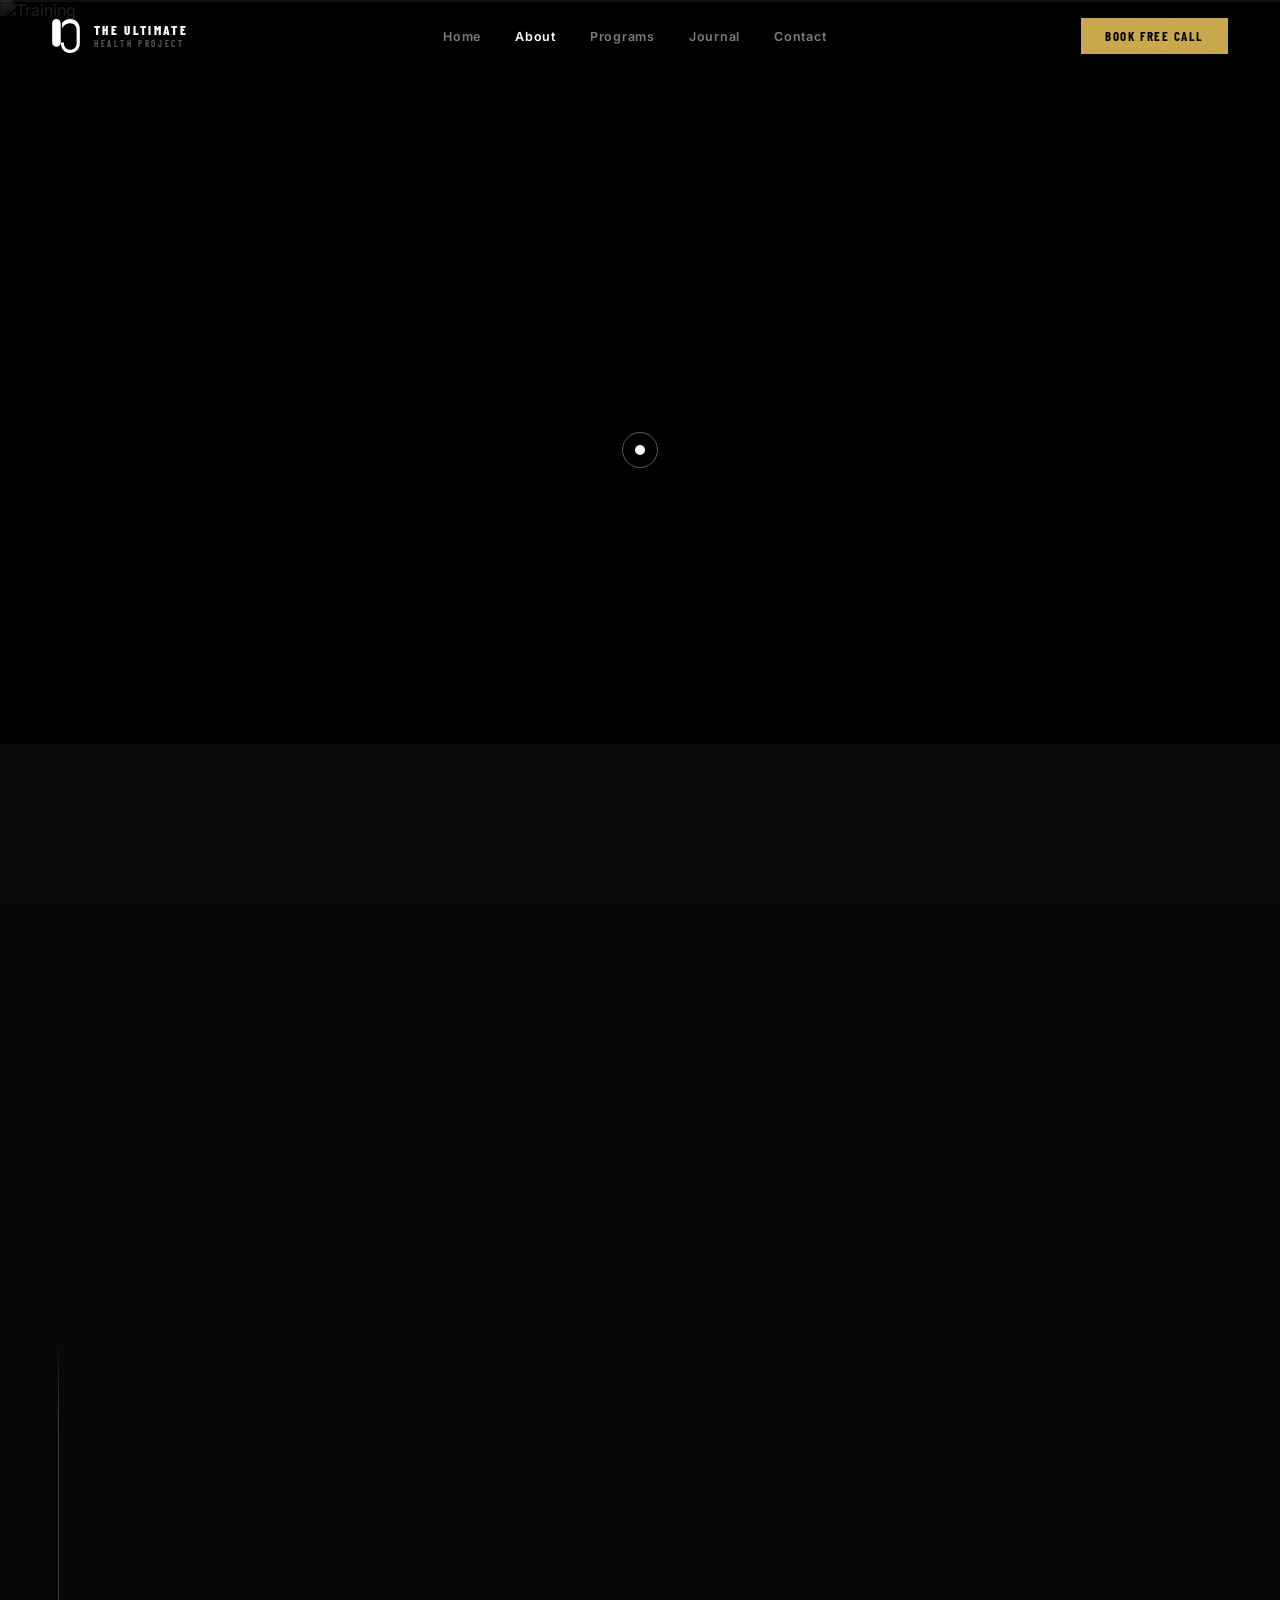
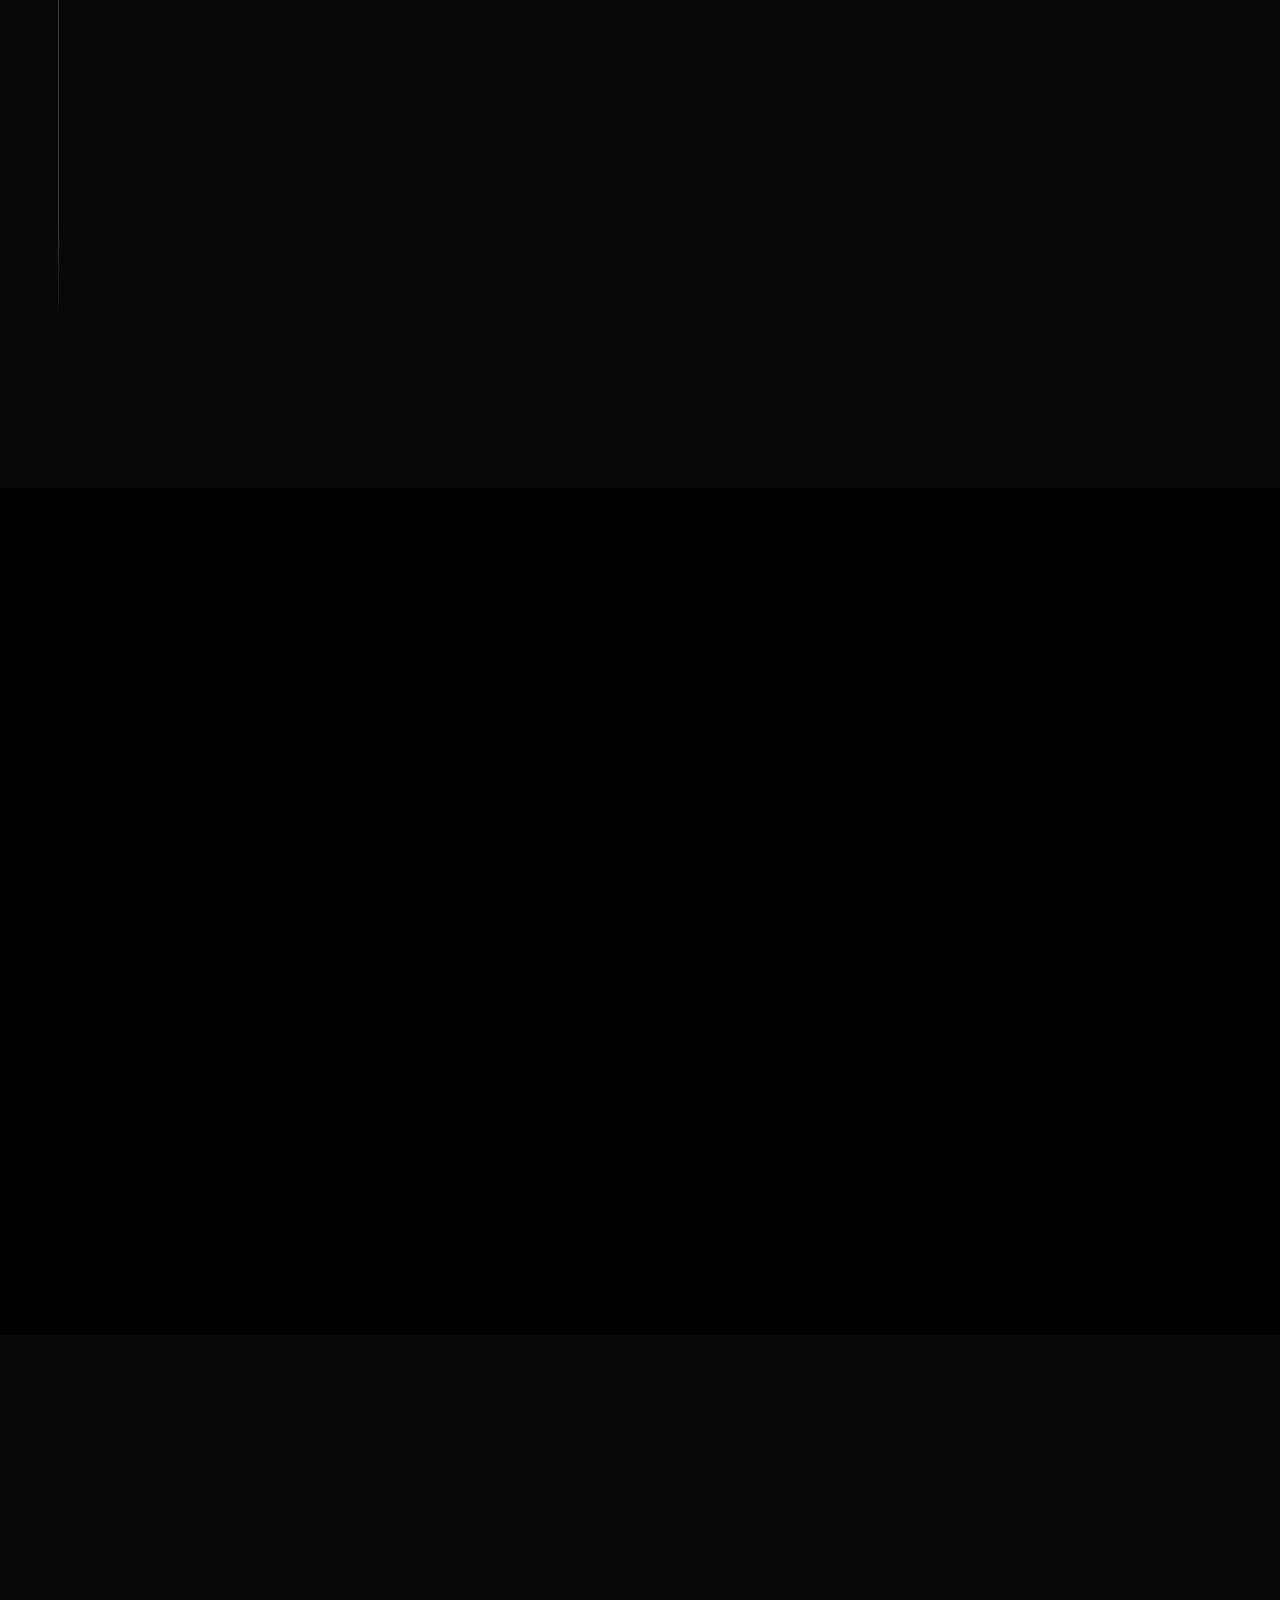
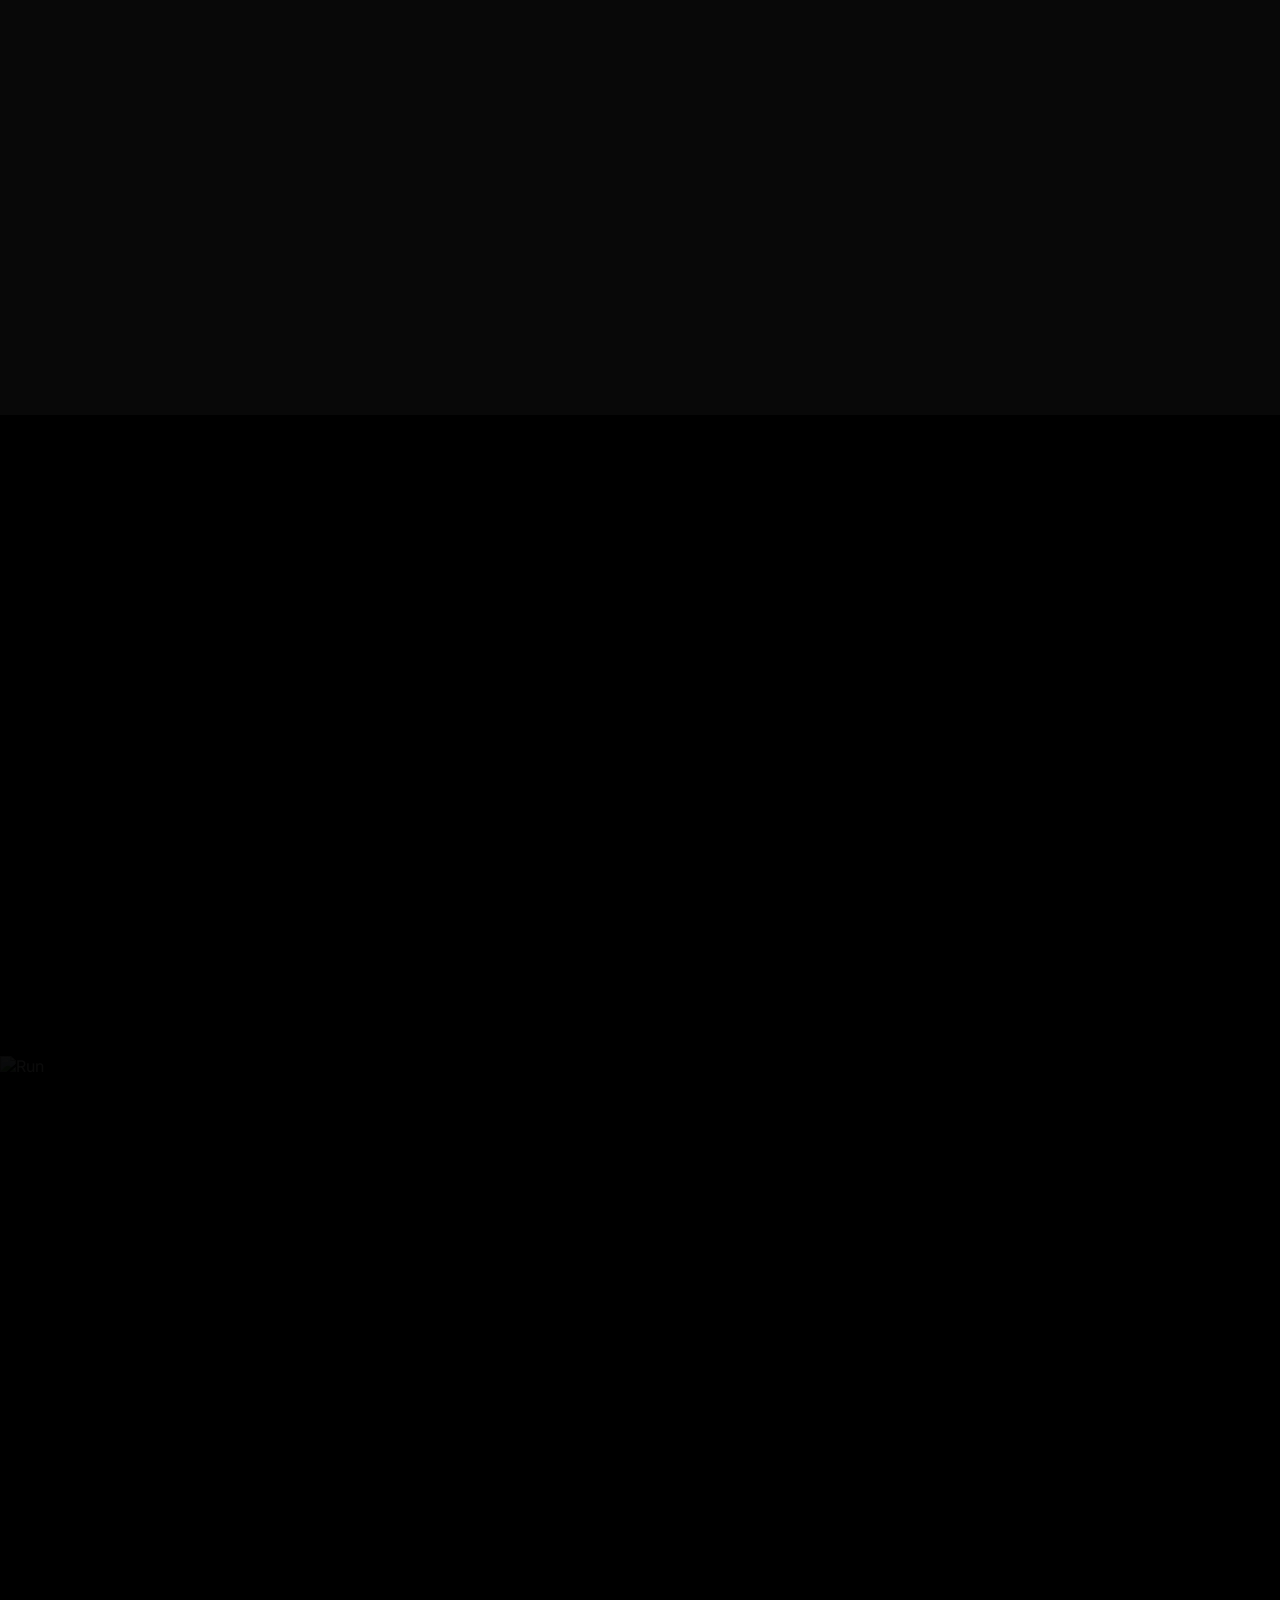
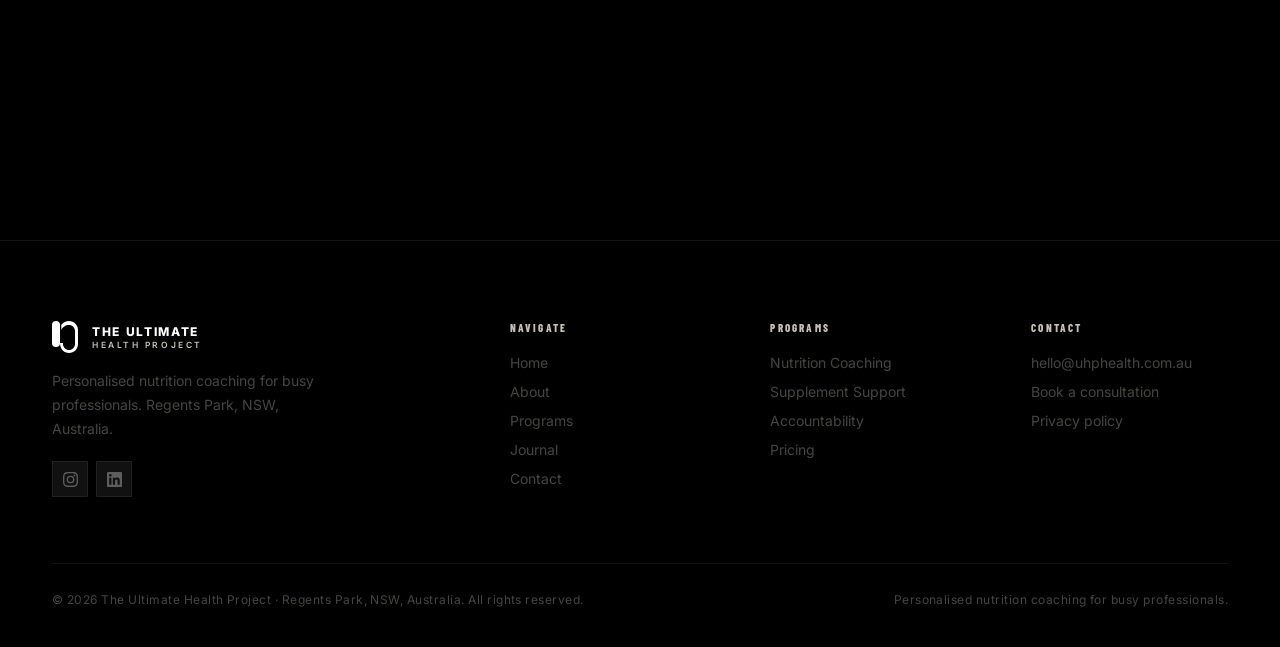
==== about.html @ cc2b814e "Add files via upload" ====
<!DOCTYPE html>
<html lang="en-AU">
<head>
<meta charset="UTF-8">
<meta name="viewport" content="width=device-width,initial-scale=1.0">
<meta name="theme-color" content="#000000">
<title>About — The Ultimate Health Project</title>
<meta name="description" content="Built for people who give everything. Meet the team behind The Ultimate Health Project — personalised nutrition coaching in Regents Park, NSW.">
<link rel="preconnect" href="https://fonts.googleapis.com">
<link rel="preconnect" href="https://fonts.gstatic.com" crossorigin>
<link href="https://fonts.googleapis.com/css2?family=Barlow+Condensed:ital,wght@0,400;0,600;0,700;0,800;0,900;1,400;1,700;1,900&family=Inter:wght@300;400;500;600&display=swap" rel="stylesheet">
<style>
:root{--black:#000;--charcoal:#2E2E2D;--gray:#5D5D5D;--gray-lt:#EDEDED;--white:#FFF;--beige:#C4C0B7;--slate:#5D6A78;--bg:#000;--bg2:#080808;--surface:#111;--surface2:#181818;--text:#F0F0EE;--muted:#777770;--dim:#444440;--border:rgba(255,255,255,.07);--border2:rgba(255,255,255,.14);--font:'Barlow Condensed','Arial Narrow',sans-serif;--body:'Inter',system-ui,sans-serif;--gold:#C9A84C;--ease:cubic-bezier(.25,.46,.45,.94);--ease-out:cubic-bezier(.16,1,.3,1)}
*,*::before,*::after{box-sizing:border-box;margin:0;padding:0}html{-webkit-font-smoothing:antialiased}
body{font-family:var(--body);background:var(--bg);color:var(--text);overflow-x:hidden;cursor:none}h1,h2,h3,h4,h5,h6{font-family:var(--font)}::selection{background:rgba(201,168,76,.28);color:#fff}a{color:inherit;text-decoration:none}img{display:block;max-width:100%}button{font:inherit;cursor:none;border:none;background:none;color:inherit}
.grain{position:fixed;inset:0;pointer-events:none;z-index:9990;opacity:.03;background-image:url("data:image/svg+xml;utf8,<svg xmlns='http://www.w3.org/2000/svg' width='200' height='200'><filter id='n'><feTurbulence type='fractalNoise' baseFrequency='.9' numOctaves='4' stitchTiles='stitch'/></filter><rect width='100%' height='100%' filter='url(%23n)' opacity='1'/></svg>");mix-blend-mode:overlay}
.cur{position:fixed;width:10px;height:10px;background:var(--white);border-radius:50%;pointer-events:none;z-index:10000;transform:translate(-50%,-50%);mix-blend-mode:difference}
.cur-f{position:fixed;width:36px;height:36px;border:1px solid rgba(255,255,255,.35);border-radius:50%;pointer-events:none;z-index:9999;transform:translate(-50%,-50%);transition:width .4s var(--ease-out),height .4s var(--ease-out)}
.sprog{position:fixed;top:0;left:0;right:0;height:2px;z-index:200;background:rgba(255,255,255,.06)}.sprog-bar{height:100%;background:#C9A84C;width:0;transition:width .08s linear}
.nav{position:fixed;top:0;left:0;right:0;z-index:100;height:72px;transition:background .4s,border-color .4s}.nav.scrolled{background:rgba(0,0,0,.93);backdrop-filter:blur(24px);border-bottom:1px solid var(--border)}
.nav-in{height:100%;max-width:1400px;margin:0 auto;padding:0 52px;display:flex;align-items:center;justify-content:space-between;gap:24px}@media(max-width:768px){.nav-in{padding:0 24px}}
.nav-logo{display:flex;align-items:center;gap:14px;cursor:none}.logo-mark{width:28px;height:34px;color:var(--white);transition:transform .35s var(--ease-out)}.nav-logo:hover .logo-mark{transform:scale(1.06)}
.logo-wm{line-height:1.1}.logo-wm-main{display:block;font-family:var(--font);font-size:13px;font-weight:800;letter-spacing:.18em;text-transform:uppercase;color:var(--white)}.logo-wm-sub{display:block;font-family:var(--font);font-size:9px;font-weight:600;letter-spacing:.3em;text-transform:uppercase;color:rgba(196,192,183,.5);margin-top:2px}
.nl{display:flex;align-items:center;gap:2px}.nl a{padding:8px 16px;font-size:12.5px;font-weight:600;letter-spacing:.06em;color:rgba(255,255,255,.48);transition:color .25s;cursor:none}.nl a:hover,.nl a.active{color:var(--white)}
.nav-cta{padding:10px 24px;background:#C9A84C;color:#000;font-family:var(--font);font-size:13px;font-weight:700;letter-spacing:.12em;text-transform:uppercase;transition:all .3s;cursor:none;white-space:nowrap}.nav-cta:hover{background:#b8962e;transform:translateY(-1px)}
@media(max-width:900px){.nl{display:none}}.hbg{display:none;flex-direction:column;gap:5px;padding:8px;cursor:none}.hbg span{display:block;width:22px;height:1.5px;background:var(--white);border-radius:2px}@media(max-width:768px){.hbg{display:flex}}
.mm{position:fixed;inset:0;z-index:98;background:rgba(0,0,0,.97);display:flex;flex-direction:column;align-items:center;justify-content:center;gap:6px;opacity:0;visibility:hidden;transition:all .4s var(--ease)}.mm.open{opacity:1;visibility:visible}.mm a{font-family:var(--font);font-size:52px;font-weight:900;text-transform:uppercase;letter-spacing:.04em;color:rgba(255,255,255,.32);transition:color .3s,letter-spacing .3s;line-height:1.2;cursor:none}.mm a:hover{color:var(--white)}.mm-x{position:absolute;top:24px;right:28px;font-size:28px;color:rgba(255,255,255,.3);cursor:none}
.wrap{max-width:1400px;margin:0 auto;padding:0 52px}@media(max-width:768px){.wrap{padding:0 24px}}
.sec{padding:120px 0}@media(max-width:768px){.sec{padding:72px 0}}
.lbl{display:inline-flex;align-items:center;gap:12px;font-size:11px;font-weight:700;letter-spacing:.22em;text-transform:uppercase;color:var(--beige);margin-bottom:24px}.lbl::before{content:'';width:28px;height:1px;background:var(--beige);flex-shrink:0}
.btn-w{display:inline-flex;align-items:center;gap:8px;padding:15px 32px;background:var(--white);color:var(--black);font-family:var(--font);font-size:12.5px;font-weight:700;letter-spacing:.08em;text-transform:uppercase;border-radius:1px;border:1px solid var(--white);transition:all .35s var(--ease);cursor:none}.btn-w:hover{background:var(--beige);border-color:var(--beige);transform:translateY(-2px)}
.btn-g{display:inline-flex;align-items:center;gap:8px;padding:15px 32px;background:transparent;color:var(--white);font-family:var(--font);font-size:12.5px;font-weight:700;letter-spacing:.08em;text-transform:uppercase;border:1px solid rgba(255,255,255,.22);border-radius:1px;transition:all .35s var(--ease);cursor:none}.btn-g:hover{border-color:rgba(255,255,255,.55);background:rgba(255,255,255,.04)}
.btn-b{display:inline-flex;align-items:center;gap:8px;padding:15px 32px;background:transparent;color:var(--beige);font-family:var(--font);font-size:12.5px;font-weight:700;letter-spacing:.08em;text-transform:uppercase;border:1px solid var(--beige);border-radius:1px;transition:all .35s var(--ease);cursor:none}.btn-b:hover{background:var(--beige);color:var(--black)}
.rv{opacity:0;transform:translateY(36px);transition:opacity .9s var(--ease-out),transform .9s var(--ease-out)}.rv.in{opacity:1;transform:none}
.rv-l{opacity:0;transform:translateX(-36px);transition:opacity .9s var(--ease-out),transform .9s var(--ease-out)}.rv-l.in{opacity:1;transform:none}
.rv-r{opacity:0;transform:translateX(36px);transition:opacity .9s var(--ease-out),transform .9s var(--ease-out)}.rv-r.in{opacity:1;transform:none}
[data-d="1"]{transition-delay:.1s}[data-d="2"]{transition-delay:.2s}[data-d="3"]{transition-delay:.3s}[data-d="4"]{transition-delay:.4s}
.cta-sec{position:relative;overflow:hidden;min-height:52vh;display:flex;align-items:center}.cta-bg{position:absolute;inset:0}.cta-bg img{width:100%;height:100%;object-fit:cover;filter:brightness(.24)}.cta-ov{position:absolute;inset:0;background:linear-gradient(135deg,rgba(0,0,0,.82),rgba(0,0,0,.48))}
.cta-c{position:relative;z-index:2;text-align:center;max-width:720px;margin:0 auto}
.cta-c h2{font-size:clamp(48px,7.5vw,96px);font-weight:900;text-transform:uppercase;color:var(--white);line-height:.88;letter-spacing:-.025em;margin-bottom:24px}.cta-c h2 em{-webkit-text-stroke:1.5px #C9A84C;color:transparent;font-style:italic;font-size:.7em;display:block;margin-top:8px;letter-spacing:0;text-transform:none;font-weight:800}
.cta-c p{font-size:16px;color:rgba(255,255,255,.52);max-width:480px;margin:0 auto 40px;line-height:1.7}.cta-note{margin-top:20px;font-size:11px;color:rgba(255,255,255,.24);letter-spacing:.1em;text-transform:uppercase}
footer{background:var(--black);border-top:1px solid var(--border);padding:80px 0 40px}.ft-g{display:grid;grid-template-columns:2fr 1fr 1fr 1fr;gap:64px;margin-bottom:64px}.ft-p{font-size:14px;color:var(--dim);line-height:1.72;max-width:280px;margin-top:16px}.ft-col h6{font-size:11px;font-weight:800;letter-spacing:.2em;text-transform:uppercase;color:var(--beige);margin-bottom:20px}.ft-col a{display:block;font-size:14px;color:var(--dim);margin-bottom:12px;transition:color .25s;cursor:none}.ft-col a:hover{color:var(--white)}.ft-bot{border-top:1px solid var(--border);padding-top:28px;display:flex;align-items:center;justify-content:space-between;gap:20px;flex-wrap:wrap}.ft-bot p{font-size:12px;color:var(--dim);letter-spacing:.04em}.ft-socs{display:flex;gap:8px;margin-top:20px}.fts{width:36px;height:36px;border-radius:1px;background:var(--surface);border:1px solid var(--border);display:flex;align-items:center;justify-content:center;transition:all .3s;cursor:none}.fts:hover{background:var(--surface2);border-color:var(--border2);transform:translateY(-2px)}.fts svg{width:15px;height:15px;fill:var(--gray)}
@media(max-width:900px){.ft-g{grid-template-columns:1fr 1fr;gap:40px}.ft-bc{grid-column:1/-1}}@media(max-width:600px){.ft-g{grid-template-columns:1fr}.ft-bot{flex-direction:column;text-align:center}}

/* ABOUT PAGE */
.about-hero{position:relative;min-height:80vh;padding:152px 0 100px;overflow:hidden}@media(max-width:1024px){.about-hero{padding:136px 0 80px}}@media(max-width:768px){.about-hero{padding:112px 0 64px}}
.ahbg{position:absolute;inset:0}.ahbg img{width:100%;height:100%;object-fit:cover;object-position:center 38%;filter:brightness(.35)}.ahov{position:absolute;inset:0;background:linear-gradient(to bottom,rgba(0,0,0,.2) 0%,rgba(0,0,0,.65) 65%,rgba(0,0,0,.97) 100%)}.ahov2{position:absolute;inset:0;background:linear-gradient(to right,rgba(0,0,0,.6) 0%,transparent 60%)}
.story-g{display:grid;grid-template-columns:1fr 1fr;gap:80px;align-items:start}
.sticky-side{position:sticky;top:120px}
.portrait{border-radius:1px;overflow:hidden;position:relative}.portrait img{width:100%;height:580px;object-fit:cover;object-position:center top;filter:brightness(.76);transition:transform .9s var(--ease-out)}.portrait:hover img{transform:scale(1.03)}
.portrait-foot{position:absolute;bottom:0;left:0;right:0;padding:24px;background:linear-gradient(to top,rgba(0,0,0,.95),transparent)}
.portrait-tag{display:flex;align-items:center;gap:10px;font-size:11px;font-weight:700;letter-spacing:.18em;text-transform:uppercase;color:var(--beige)}
.ptag-dot{width:8px;height:8px;border-radius:50%;background:var(--beige);animation:pdot 2s infinite}
@keyframes pdot{0%,100%{opacity:1;transform:scale(1)}50%{opacity:.4;transform:scale(1.4)}}
.port-stats{display:grid;grid-template-columns:1fr 1fr;gap:1px;background:var(--border);margin-top:2px}
.ps-c{background:var(--surface);padding:20px;text-align:center}
.ps-n{font-size:26px;font-weight:900;color:var(--beige);letter-spacing:-.02em;line-height:1}
.ps-l{font-size:10px;color:var(--muted);letter-spacing:.12em;text-transform:uppercase;margin-top:5px}
.timeline{padding-left:40px;position:relative;margin-top:52px}
.timeline::before{content:'';position:absolute;left:6px;top:8px;bottom:8px;width:1px;background:linear-gradient(180deg,transparent,rgba(196,192,183,.3) 15%,rgba(196,192,183,.3) 85%,transparent)}
.tl-item{position:relative;margin-bottom:44px}
.tl-dot{position:absolute;left:-40px;top:5px;width:14px;height:14px;border-radius:50%;background:var(--bg);border:2px solid var(--border2);transition:all .4s}
.tl-item.act .tl-dot{border-color:var(--beige);background:rgba(196,192,183,.2);box-shadow:0 0 14px rgba(196,192,183,.3)}
.tl-year{font-size:11px;letter-spacing:.2em;text-transform:uppercase;color:var(--beige);font-weight:700;margin-bottom:8px}
.tl-title{font-size:21px;font-weight:800;text-transform:uppercase;color:var(--white);margin-bottom:8px;letter-spacing:.02em}
.tl-text{font-size:14px;color:var(--gray);line-height:1.72}
.vals-g{display:grid;grid-template-columns:1fr 1fr;gap:16px;margin-top:56px}
.val-c{padding:28px 24px;background:var(--surface);border:1px solid var(--border);border-radius:1px;transition:all .4s var(--ease)}
.val-c:hover{background:var(--surface2);border-color:var(--border2);transform:translateY(-3px)}
.val-icon{font-size:24px;margin-bottom:14px}.val-ttl{font-size:16px;font-weight:800;text-transform:uppercase;color:var(--white);letter-spacing:.04em;margin-bottom:8px}.val-txt{font-size:13.5px;color:var(--gray);line-height:1.65}
@media(max-width:900px){.story-g{grid-template-columns:1fr}.sticky-side{position:relative;top:0;max-width:420px;margin:0 auto 48px}.portrait img{height:400px}.vals-g{grid-template-columns:1fr}}
</style>
</head>
<body>
<div class="grain"></div>
<div class="cur" id="cur"></div>
<div class="cur-f" id="curf"></div>
<div class="sprog"><div class="sprog-bar" id="spb"></div></div>

<header class="nav" id="nav">
  <div class="nav-in">
    <a href="index.html" class="nav-logo">
      <svg class="logo-mark" viewBox="0 0 52 64" fill="none"><rect x="0" y="0" width="16" height="52" rx="8" fill="currentColor"/><path d="M16 44C16 56.1 23.9 64 34 64C44.1 64 52 56.1 52 46V18C52 8 44 0 34 0C28 0 22.4 2.8 18.6 7.4V18C20.8 12.2 27.2 8 34 8C40.6 8 46 13.4 46 20V46C46 52.6 40.6 58 34 58C27.4 58 22 52.6 22 46V44H16Z" fill="currentColor"/></svg>
      <div class="logo-wm"><span class="logo-wm-main">The Ultimate</span><span class="logo-wm-sub">Health Project</span></div>
    </a>
    <nav class="nl"><a href="index.html">Home</a><a href="about.html" class="active">About</a><a href="services.html">Programs</a><a href="blog.html">Journal</a><a href="contact.html">Contact</a></nav>
    <a href="contact.html" class="nav-cta">Book Free Call</a>
    <button class="hbg" id="hbg" aria-label="Open menu"><span></span><span></span><span></span></button>
  </div>
</header>
<div class="mm" id="mm"><span class="mm-x" id="mmx">✕</span><a href="index.html">Home</a><a href="about.html">About</a><a href="services.html">Programs</a><a href="blog.html">Journal</a><a href="contact.html">Contact</a><a href="contact.html" class="btn-w" style="margin-top:28px;font-size:16px">Book Free Consultation →</a></div>

<!-- HERO -->
<section class="about-hero">
  <div class="ahbg"><img src="https://images.unsplash.com/photo-1583454110551-21f2fa2afe61?auto=format&fit=crop&w=1920&q=80" alt="Training" fetchpriority="high"><div class="ahov"></div><div class="ahov2"></div></div>
  <div class="wrap" style="position:relative;z-index:2">
    <div class="rv">
      <div class="lbl" style="margin-bottom:20px">Our story</div>
      <h1 style="font-size:clamp(60px,10vw,132px);font-weight:900;text-transform:uppercase;color:var(--white);line-height:.88;letter-spacing:-.025em;max-width:860px">BUILT FOR<br>PEOPLE WHO<br>GIVE <span style="-webkit-text-stroke:2px rgba(255,255,255,.35);color:transparent">EVERYTHING.</span><br><span style="font-style:italic;color:var(--beige);font-weight:800;font-size:.62em;line-height:1.25;display:block;text-transform:none;margin-top:12px">And deserve to feel that way.</span></h1>
    </div>
  </div>
</section>

<!-- STORY + PORTRAIT -->
<section class="sec" style="background:var(--bg2)">
  <div class="wrap">
    <div class="story-g">
      <div>
        <div class="rv">
          <div class="lbl">Why we exist</div>
          <h2 style="font-size:clamp(36px,4.8vw,62px);font-weight:900;text-transform:uppercase;color:var(--white);line-height:.92;letter-spacing:-.02em;margin-bottom:20px">BUSY PROFESSIONALS<br>DESERVE<br><span style="font-style:italic;color:var(--beige);font-weight:800">better support.</span></h2>
          <p style="font-size:16px;color:var(--gray);line-height:1.72;margin-bottom:14px">Most health programs are designed for people with stable routines, low stress, and two hours free each day. Busy professionals have none of that — and every program they try fails them because of it.</p>
          <p style="font-size:16px;color:var(--gray);line-height:1.72">UHP was built on a different premise: if you design the system around actual life constraints, health becomes simple instead of another thing to fail at.</p>
        </div>
        <div class="timeline">
          <div class="tl-item act rv" data-d="1">
            <div class="tl-dot"></div>
            <div class="tl-year">The breaking point</div>
            <div class="tl-title">Two jobs. No energy. No plan.</div>
            <div class="tl-text">Working long hours, gaining weight, running on caffeine. Every health solution added complexity rather than removing it.</div>
          </div>
          <div class="tl-item act rv" data-d="2">
            <div class="tl-dot"></div>
            <div class="tl-year">The research phase</div>
            <div class="tl-title">Building the system from scratch</div>
            <div class="tl-text">Two years studying with dietitians, doctors, and performance specialists. Goal: a framework that worked with a demanding lifestyle instead of against it.</div>
          </div>
          <div class="tl-item act rv" data-d="3">
            <div class="tl-dot"></div>
            <div class="tl-year">The proof</div>
            <div class="tl-title">First clients. Real results.</div>
            <div class="tl-text">Other professionals started asking what changed. Coaching began with a small group. Consistent, significant results within 12 weeks — every time.</div>
          </div>
          <div class="tl-item act rv" data-d="4">
            <div class="tl-dot"></div>
            <div class="tl-year">Today</div>
            <div class="tl-title">Ultimate Health Project, Regents Park NSW</div>
            <div class="tl-text">A dedicated coaching practice helping busy professionals regain energy, reach sustainable health goals, and build habits that actually last.</div>
          </div>
        </div>
      </div>
      <div class="sticky-side rv-r">
        <div class="portrait">
          <img src="https://images.unsplash.com/photo-1507003211169-0a1dd7228f2d?auto=format&fit=crop&w=800&q=80" alt="UHP Coach" loading="lazy">
          <div class="portrait-foot"><div class="portrait-tag"><div class="ptag-dot"></div>UHP · Regents Park, NSW</div></div>
        </div>
        <div class="port-stats">
          <div class="ps-c"><div class="ps-n">100%</div><div class="ps-l">Personalised</div></div>
          <div class="ps-c"><div class="ps-n">NSW</div><div class="ps-l">Based locally</div></div>
          <div class="ps-c"><div class="ps-n">Wk 1</div><div class="ps-l">Results begin</div></div>
          <div class="ps-c"><div class="ps-n">94%</div><div class="ps-l">Better energy</div></div>
        </div>
      </div>
    </div>
  </div>
</section>

<!-- VALUES -->
<section class="sec" style="background:var(--black)">
  <div class="wrap">
    <div class="rv" style="text-align:center;max-width:560px;margin:0 auto 52px">
      <div class="lbl" style="justify-content:center">Our values</div>
      <h2 style="font-size:clamp(44px,6vw,80px);font-weight:900;text-transform:uppercase;color:var(--white);line-height:.92;letter-spacing:-.02em">WHAT WE<br><span style="font-style:italic;color:var(--beige);font-weight:800">stand for.</span></h2>
    </div>
    <div class="vals-g">
      <div class="val-c rv" data-d="1"><div class="val-icon">🎯</div><div class="val-ttl">Simple systems, real results</div><div class="val-txt">The best health system is the one you can actually maintain. We cut everything that doesn't serve your results.</div></div>
      <div class="val-c rv" data-d="2"><div class="val-icon">⚡</div><div class="val-ttl">Designed around your life</div><div class="val-txt">Whether you travel constantly, eat out daily, or barely have 20 minutes — we build around your actual reality.</div></div>
      <div class="val-c rv" data-d="3"><div class="val-icon">🔬</div><div class="val-ttl">Science-backed, practically applied</div><div class="val-txt">No trends, no gimmicks. Every recommendation is grounded in evidence and tested with real clients in real situations.</div></div>
      <div class="val-c rv" data-d="4"><div class="val-icon">🤝</div><div class="val-ttl">Accountability is the missing ingredient</div><div class="val-txt">Most people know what to do. Having someone hold them to it is the part that actually changes things.</div></div>
    </div>
  </div>
</section>

<!-- PHILOSOPHY -->
<section class="sec" style="background:var(--bg2)">
  <div class="wrap"><div style="max-width:800px;margin:0 auto" class="rv">
    <div class="lbl" style="justify-content:center;margin-bottom:28px">Our philosophy</div>
    <h2 style="font-size:clamp(44px,6vw,80px);font-weight:900;text-transform:uppercase;color:var(--white);line-height:.92;letter-spacing:-.02em;text-align:center;margin-bottom:52px">HEALTH SYSTEMS,<br><span style="font-style:italic;color:var(--beige);font-weight:800">not health goals.</span></h2>
    <blockquote style="font-size:clamp(18px,2.2vw,28px);font-style:italic;font-weight:800;color:var(--white);line-height:1.45;padding-left:24px;border-left:3px solid var(--beige)">"Goals are what you wish for. Systems are what you build. Every successful professional knows this about their business — but forgets it when it comes to their health. That's exactly what we fix."</blockquote>
    <p style="margin-top:20px;font-size:11px;color:var(--muted);letter-spacing:.18em;text-transform:uppercase;font-weight:700;padding-left:24px">— The Ultimate Health Project</p>
  </div></div>
</section>

<!-- APPROACH -->
<section style="background:var(--black)">
  <div style="display:grid;grid-template-columns:1fr 1fr;gap:0">
    <div style="position:relative;min-height:600px;overflow:hidden" class="rv-l">
      <img src="https://images.unsplash.com/photo-1581009137042-c552e485697a?auto=format&fit=crop&w=900&q=80" alt="Coaching" loading="lazy" style="width:100%;height:100%;object-fit:cover;filter:brightness(.62)">
    </div>
    <div style="padding:80px;background:var(--surface);display:flex;flex-direction:column;justify-content:center" class="rv-r">
      <div class="lbl" style="margin-bottom:20px">The approach</div>
      <h2 style="font-size:clamp(36px,4.5vw,58px);font-weight:900;text-transform:uppercase;color:var(--white);line-height:.92;letter-spacing:-.02em;margin-bottom:28px">PERSONALISED<br>FOR YOUR LIFE.<br><span style="font-style:italic;color:var(--beige);font-weight:800">Built to last.</span></h2>
      <p style="font-size:15px;color:var(--gray);line-height:1.78;margin-bottom:16px">Every program is built specifically for your schedule, goals, food preferences, and lifestyle. No templates, no cookie-cutter plans, no generic advice.</p>
      <p style="font-size:15px;color:var(--gray);line-height:1.78;margin-bottom:36px">A complete health system that adapts as your life changes — and a coaching relationship that holds you accountable until the habits stick.</p>
      <div style="display:flex;gap:12px;flex-wrap:wrap"><a href="contact.html" class="btn-w">Book Free Consultation →</a><a href="services.html" class="btn-b">View Programs</a></div>
    </div>
  </div>
</section>

<!-- CTA -->
<section class="cta-sec sec">
  <div class="cta-bg"><img src="https://images.unsplash.com/photo-1476480862126-209bfaa8edc8?auto=format&fit=crop&w=1920&q=80" alt="Run" loading="lazy"><div class="cta-ov"></div></div>
  <div class="wrap"><div class="cta-c rv">
    <div class="lbl" style="justify-content:center">Work with us</div>
    <h2>READY TO BUILD<br>YOUR HEALTH<br><em>SYSTEM?</em></h2>
    <p>Book a free 30-minute consultation. We'll identify what's holding you back and map out exactly what your system looks like.</p>
    <div style="display:flex;gap:12px;justify-content:center;flex-wrap:wrap"><a href="contact.html" class="btn-w">Book Free Consultation →</a><a href="services.html" class="btn-g">View Programs</a></div>
    <p class="cta-note">No obligation · Regents Park, NSW · Available via Zoom or phone</p>
  </div></div>
</section>

<footer><div class="wrap">
  <div class="ft-g">
    <div class="ft-bc"><div style="display:flex;align-items:center;gap:14px"><svg width="26" height="32" viewBox="0 0 52 64" fill="none"><rect x="0" y="0" width="16" height="52" rx="8" fill="white"/><path d="M16 44C16 56.1 23.9 64 34 64C44.1 64 52 56.1 52 46V18C52 8 44 0 34 0C28 0 22.4 2.8 18.6 7.4V18C20.8 12.2 27.2 8 34 8C40.6 8 46 13.4 46 20V46C46 52.6 40.6 58 34 58C27.4 58 22 52.6 22 46V44H16Z" fill="white"/></svg><div><div style="font-size:12px;font-weight:800;letter-spacing:.14em;text-transform:uppercase;color:var(--white)">The Ultimate</div><div style="font-size:8.5px;font-weight:600;letter-spacing:.3em;text-transform:uppercase;color:var(--beige);margin-top:1px">Health Project</div></div></div><p class="ft-p" style="margin-top:16px">Personalised nutrition coaching for busy professionals. Regents Park, NSW, Australia.</p><div class="ft-socs"><a class="fts" href="#" aria-label="Instagram"><svg viewBox="0 0 24 24"><path d="M12 2.163c3.204 0 3.584.012 4.85.07 3.252.148 4.771 1.691 4.919 4.919.058 1.265.069 1.645.069 4.849 0 3.205-.012 3.584-.069 4.849-.149 3.225-1.664 4.771-4.919 4.919-1.266.058-1.644.07-4.85.07-3.204 0-3.584-.012-4.849-.07-3.26-.149-4.771-1.699-4.919-4.92-.058-1.265-.07-1.644-.07-4.849 0-3.204.013-3.583.07-4.849.149-3.227 1.664-4.771 4.919-4.919 1.266-.057 1.645-.069 4.849-.069zM12 0C8.741 0 8.333.014 7.053.072 2.695.272.273 2.69.073 7.052.014 8.333 0 8.741 0 12c0 3.259.014 3.668.072 4.948.2 4.358 2.618 6.78 6.98 6.98C8.333 23.986 8.741 24 12 24c3.259 0 3.668-.014 4.948-.072 4.354-.2 6.782-2.618 6.979-6.98.059-1.28.073-1.689.073-4.948 0-3.259-.014-3.667-.072-4.947-.196-4.354-2.617-6.78-6.979-6.98C15.668.014 15.259 0 12 0zm0 5.838a6.162 6.162 0 100 12.324 6.162 6.162 0 000-12.324zM12 16a4 4 0 110-8 4 4 0 010 8zm6.406-11.845a1.44 1.44 0 100 2.881 1.44 1.44 0 000-2.881z"/></svg></a><a class="fts" href="#" aria-label="LinkedIn"><svg viewBox="0 0 24 24"><path d="M20.447 20.452h-3.554v-5.569c0-1.328-.027-3.037-1.852-3.037-1.853 0-2.136 1.445-2.136 2.939v5.667H9.351V9h3.414v1.561h.046c.477-.9 1.637-1.85 3.37-1.85 3.601 0 4.267 2.37 4.267 5.455v6.286zM5.337 7.433a2.062 2.062 0 01-2.063-2.065 2.064 2.064 0 112.063 2.065zm1.782 13.019H3.555V9h3.564v11.452zM22.225 0H1.771C.792 0 0 .774 0 1.729v20.542C0 23.227.792 24 1.771 24h20.451C23.2 24 24 23.227 24 22.271V1.729C24 .774 23.2 0 22.222 0h.003z"/></svg></a></div></div>
    <div class="ft-col"><h6>Navigate</h6><a href="index.html">Home</a><a href="about.html">About</a><a href="services.html">Programs</a><a href="blog.html">Journal</a><a href="contact.html">Contact</a></div>
    <div class="ft-col"><h6>Programs</h6><a href="services.html#nutrition">Nutrition Coaching</a><a href="services.html#supplements">Supplement Support</a><a href="services.html#accountability">Accountability</a><a href="services.html#pricing">Pricing</a></div>
    <div class="ft-col"><h6>Contact</h6><a href="mailto:hello@uhphealth.com.au">hello@uhphealth.com.au</a><a href="contact.html">Book a consultation</a><a href="#">Privacy policy</a></div>
  </div>
  <div class="ft-bot"><p>© 2026 The Ultimate Health Project · Regents Park, NSW, Australia. All rights reserved.</p><p>Personalised nutrition coaching for busy professionals.</p></div>
</div></footer>

<script src="https://cdnjs.cloudflare.com/ajax/libs/gsap/3.12.5/gsap.min.js"></script>
<script src="https://cdnjs.cloudflare.com/ajax/libs/gsap/3.12.5/ScrollTrigger.min.js"></script>
<script>
(function(){
  const nav=document.getElementById('nav'),spb=document.getElementById('spb');
  const hbg=document.getElementById('hbg'),mm=document.getElementById('mm'),mmx=document.getElementById('mmx');
  const cur=document.getElementById('cur'),curf=document.getElementById('curf');
  let mx=innerWidth/2,my=innerHeight/2,fx=mx,fy=my;
  document.addEventListener('mousemove',e=>{mx=e.clientX;my=e.clientY;});
  function loop(){fx+=(mx-fx)*.14;fy+=(my-fy)*.14;cur.style.cssText=`left:${mx}px;top:${my}px`;curf.style.cssText=`left:${fx}px;top:${fy}px`;requestAnimationFrame(loop);}loop();
  window.addEventListener('scroll',()=>{const p=window.scrollY/(document.documentElement.scrollHeight-window.innerHeight);nav.classList.toggle('scrolled',window.scrollY>80);if(spb)spb.style.width=(p*100)+'%';},{passive:true});
  if(hbg)hbg.addEventListener('click',()=>{mm.classList.add('open');document.body.style.overflow='hidden';});
  if(mmx)mmx.addEventListener('click',()=>{mm.classList.remove('open');document.body.style.overflow='';});
  mm.querySelectorAll('a').forEach(a=>a.addEventListener('click',()=>{mm.classList.remove('open');document.body.style.overflow='';}));
  const pt=document.createElement('div');Object.assign(pt.style,{position:'fixed',inset:'0',zIndex:'499',background:'#000',pointerEvents:'none',opacity:'0',transition:'opacity .45s'});document.body.appendChild(pt);
  document.querySelectorAll('a[href]').forEach(a=>{const h=a.getAttribute('href');if(!h||h.startsWith('#')||h.startsWith('mailto')||h.startsWith('http'))return;a.addEventListener('click',e=>{e.preventDefault();pt.style.opacity='1';pt.style.pointerEvents='all';setTimeout(()=>window.location.href=h,440);});});
  if(typeof gsap!=='undefined'){
    gsap.registerPlugin(ScrollTrigger);
    const io=new IntersectionObserver(entries=>{entries.forEach(e=>{if(e.isIntersecting){e.target.classList.add('in');io.unobserve(e.target);}});},{threshold:.07,rootMargin:'0px 0px -40px 0px'});
    document.querySelectorAll('.rv,.rv-l,.rv-r').forEach(el=>io.observe(el));
  }
})();
</script>
</body>
</html>
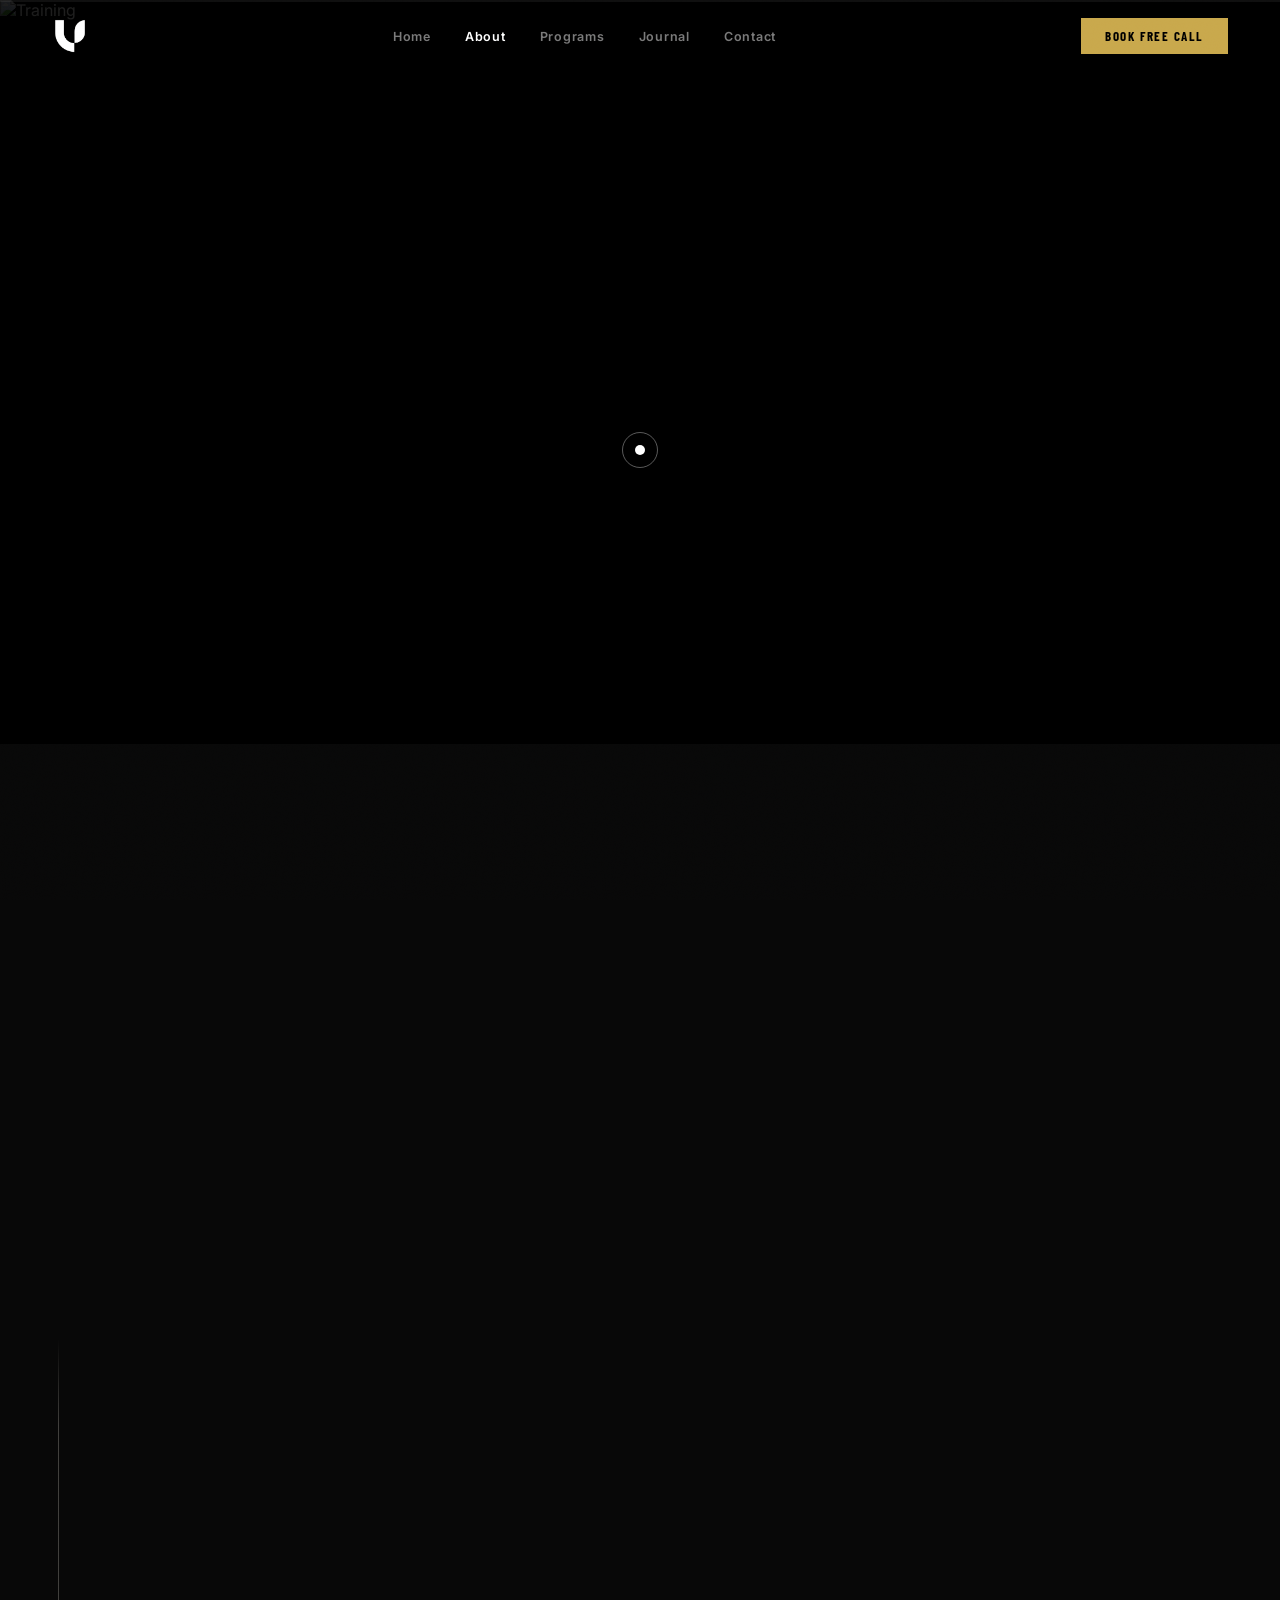
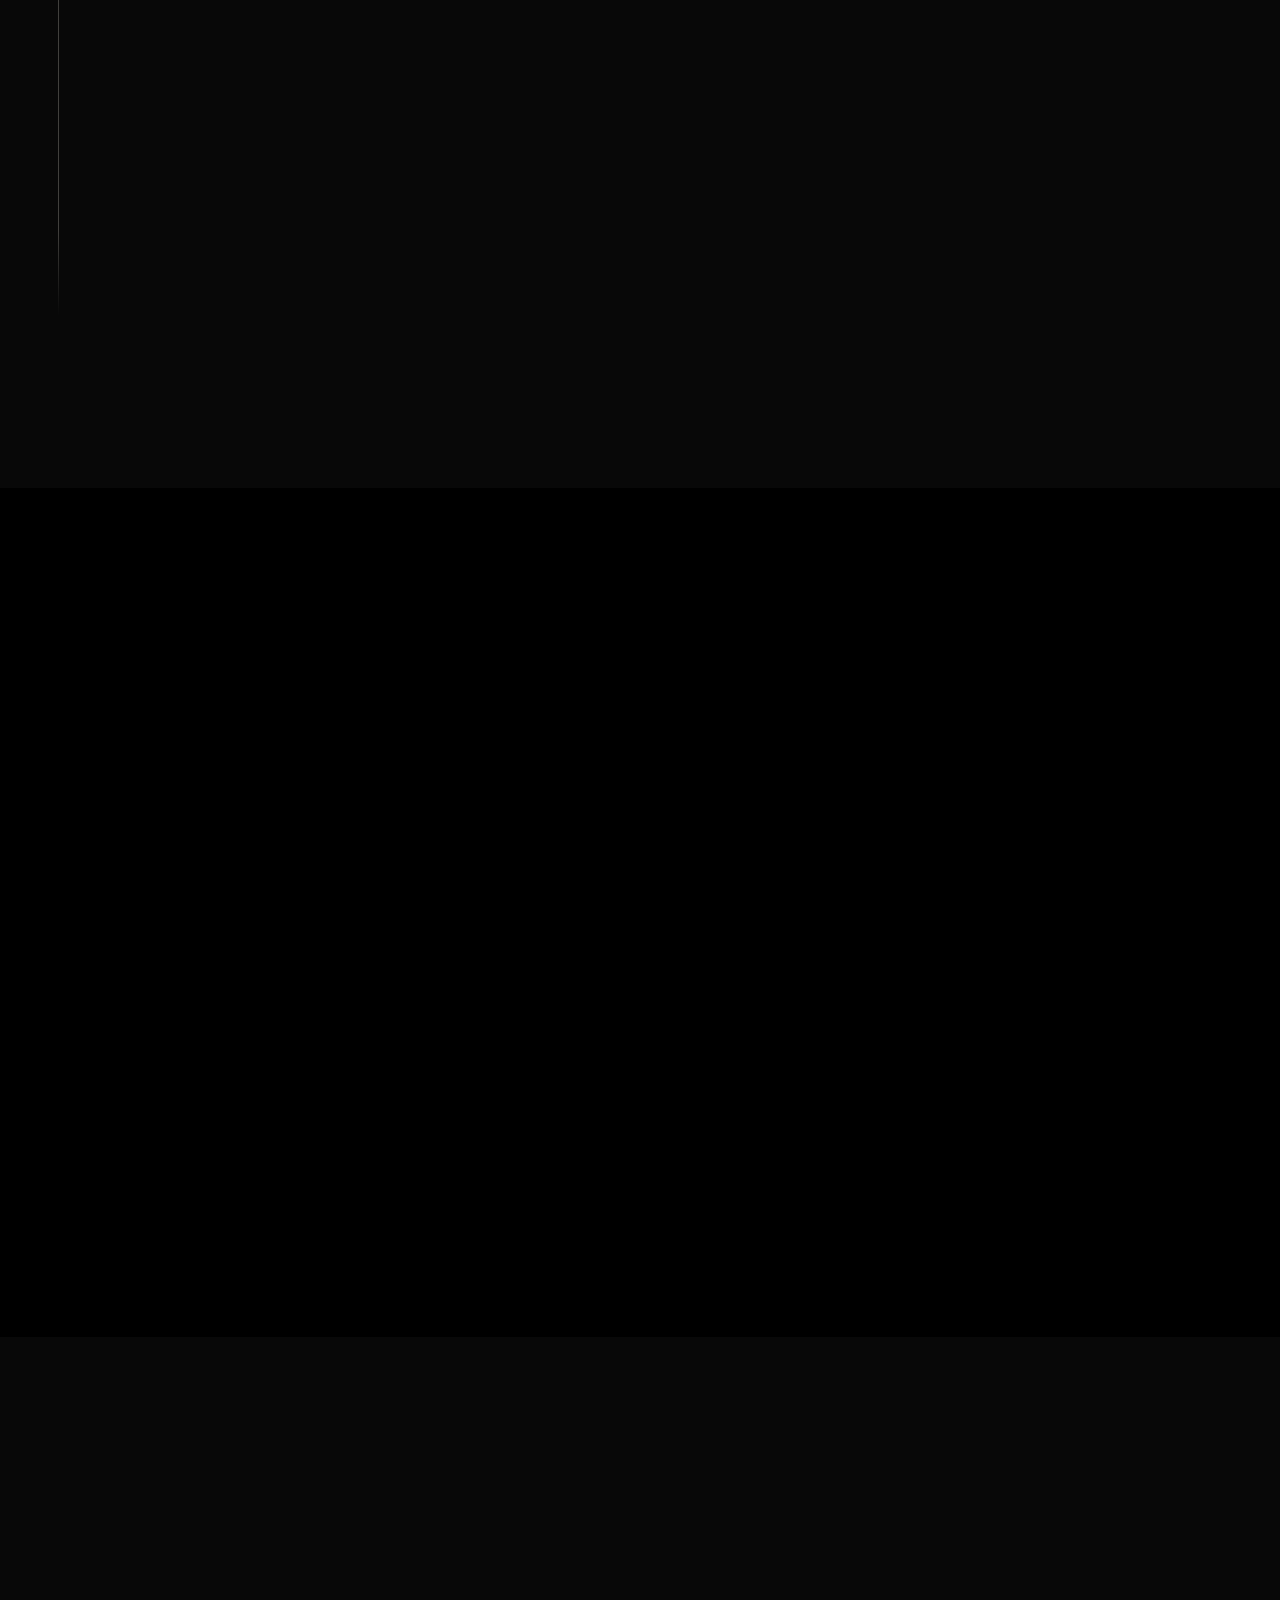
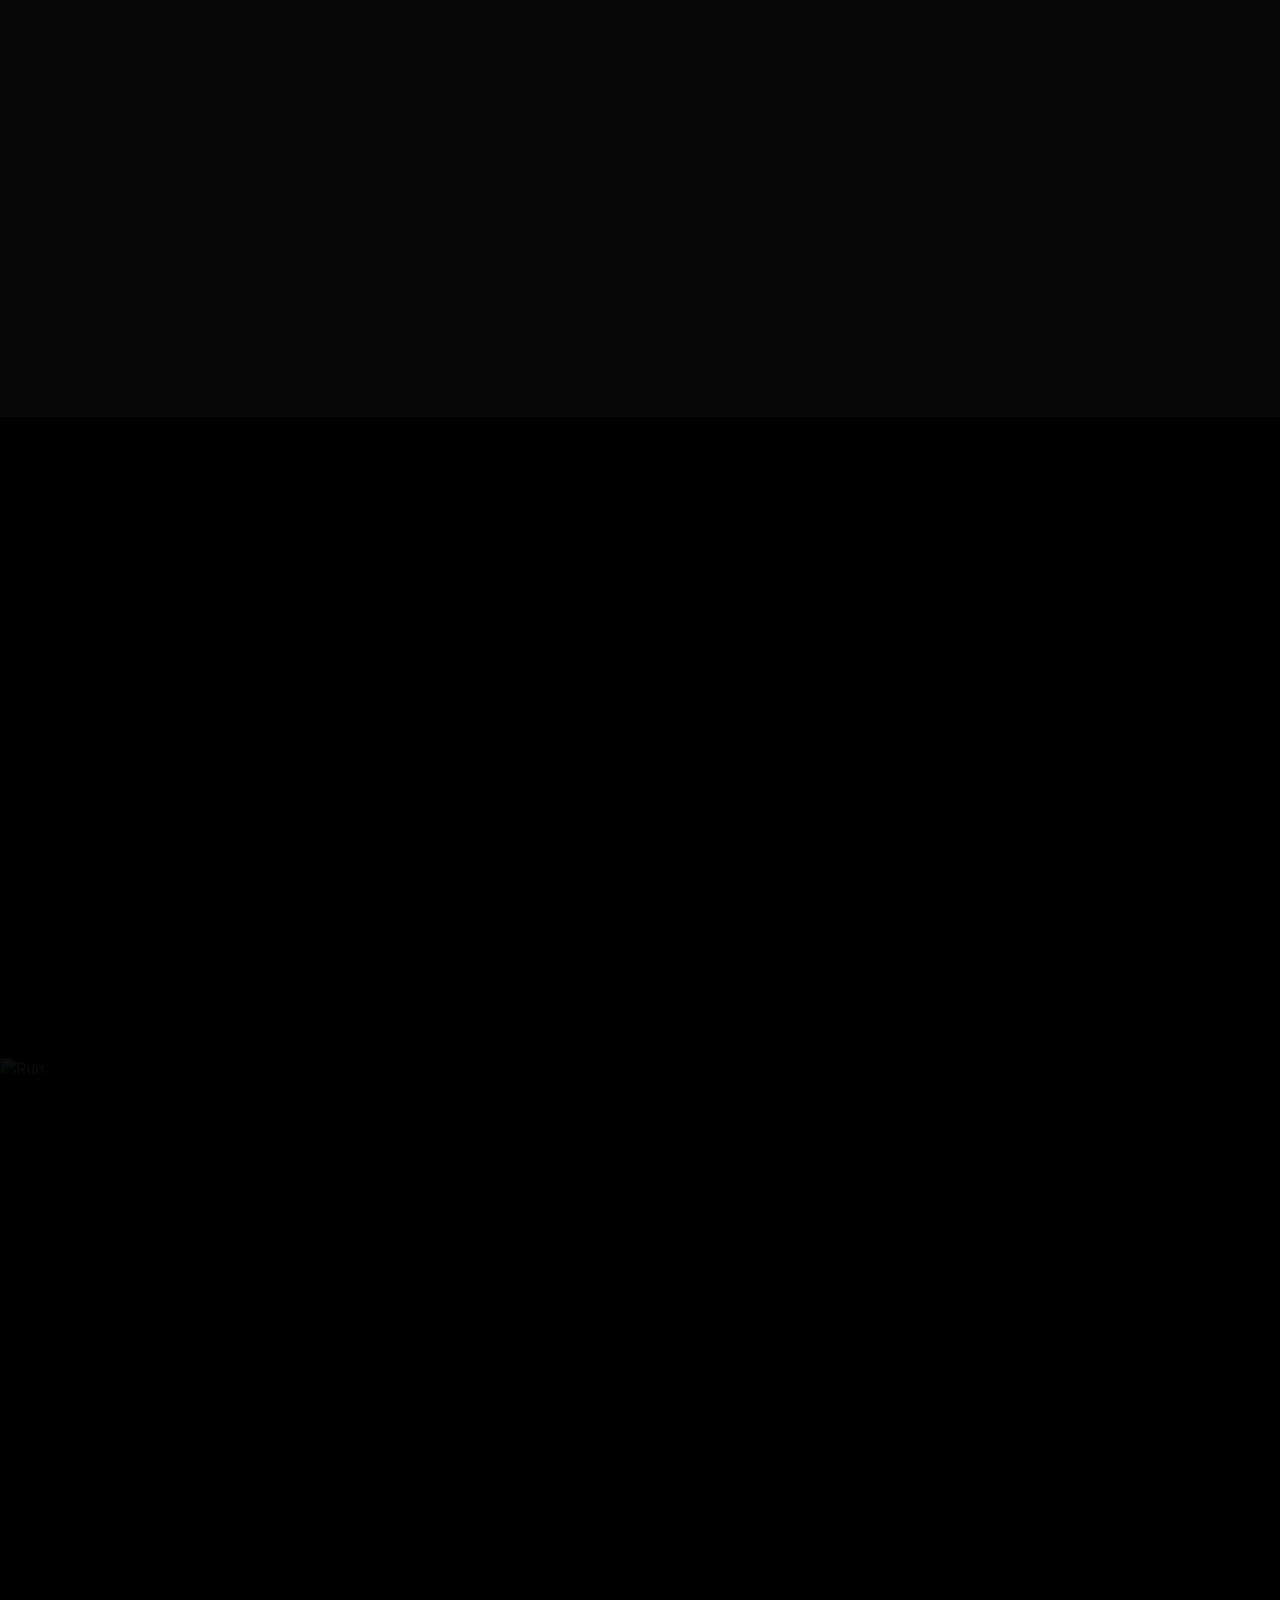
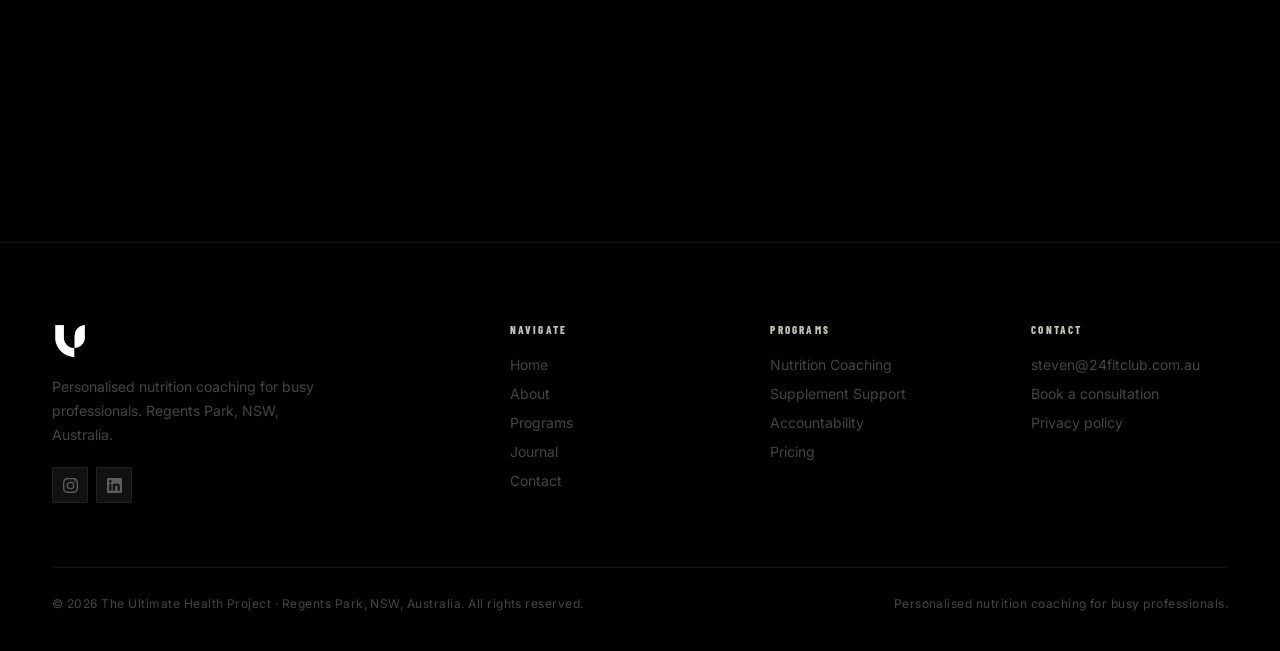
==== commit ac55847e: "Add files via upload" ====
--- a/about.html
+++ b/about.html
@@ -19,7 +19,7 @@
 .sprog{position:fixed;top:0;left:0;right:0;height:2px;z-index:200;background:rgba(255,255,255,.06)}.sprog-bar{height:100%;background:#C9A84C;width:0;transition:width .08s linear}
 .nav{position:fixed;top:0;left:0;right:0;z-index:100;height:72px;transition:background .4s,border-color .4s}.nav.scrolled{background:rgba(0,0,0,.93);backdrop-filter:blur(24px);border-bottom:1px solid var(--border)}
 .nav-in{height:100%;max-width:1400px;margin:0 auto;padding:0 52px;display:flex;align-items:center;justify-content:space-between;gap:24px}@media(max-width:768px){.nav-in{padding:0 24px}}
-.nav-logo{display:flex;align-items:center;gap:14px;cursor:none}.logo-mark{width:28px;height:34px;color:var(--white);transition:transform .35s var(--ease-out)}.nav-logo:hover .logo-mark{transform:scale(1.06)}
+.nav-logo{display:flex;align-items:center;gap:14px;cursor:none}.logo-mark{width:28px;height:34px;color:var(--white);transition:transform .35s var(--ease-out)}.nav-logo:hover .logo-mark{transform:scale(1.06)}.logo-img{height:36px;width:auto;object-fit:contain;display:block;transition:transform .35s var(--ease-out)}.nav-logo:hover .logo-img{transform:scale(1.05)}
 .logo-wm{line-height:1.1}.logo-wm-main{display:block;font-family:var(--font);font-size:13px;font-weight:800;letter-spacing:.18em;text-transform:uppercase;color:var(--white)}.logo-wm-sub{display:block;font-family:var(--font);font-size:9px;font-weight:600;letter-spacing:.3em;text-transform:uppercase;color:rgba(196,192,183,.5);margin-top:2px}
 .nl{display:flex;align-items:center;gap:2px}.nl a{padding:8px 16px;font-size:12.5px;font-weight:600;letter-spacing:.06em;color:rgba(255,255,255,.48);transition:color .25s;cursor:none}.nl a:hover,.nl a.active{color:var(--white)}
 .nav-cta{padding:10px 24px;background:#C9A84C;color:#000;font-family:var(--font);font-size:13px;font-weight:700;letter-spacing:.12em;text-transform:uppercase;transition:all .3s;cursor:none;white-space:nowrap}.nav-cta:hover{background:#b8962e;transform:translateY(-1px)}
@@ -67,7 +67,7 @@
 .vals-g{display:grid;grid-template-columns:1fr 1fr;gap:16px;margin-top:56px}
 .val-c{padding:28px 24px;background:var(--surface);border:1px solid var(--border);border-radius:1px;transition:all .4s var(--ease)}
 .val-c:hover{background:var(--surface2);border-color:var(--border2);transform:translateY(-3px)}
-.val-icon{font-size:24px;margin-bottom:14px}.val-ttl{font-size:16px;font-weight:800;text-transform:uppercase;color:var(--white);letter-spacing:.04em;margin-bottom:8px}.val-txt{font-size:13.5px;color:var(--gray);line-height:1.65}
+.val-icon{width:28px;height:28px;margin-bottom:16px;color:#C9A84C}.val-ttl{font-size:16px;font-weight:800;text-transform:uppercase;color:var(--white);letter-spacing:.04em;margin-bottom:8px}.val-txt{font-size:13.5px;color:var(--gray);line-height:1.65}
 @media(max-width:900px){.story-g{grid-template-columns:1fr}.sticky-side{position:relative;top:0;max-width:420px;margin:0 auto 48px}.portrait img{height:400px}.vals-g{grid-template-columns:1fr}}
 </style>
 </head>
@@ -80,8 +80,7 @@
 <header class="nav" id="nav">
   <div class="nav-in">
     <a href="index.html" class="nav-logo">
-      <svg class="logo-mark" viewBox="0 0 52 64" fill="none"><rect x="0" y="0" width="16" height="52" rx="8" fill="currentColor"/><path d="M16 44C16 56.1 23.9 64 34 64C44.1 64 52 56.1 52 46V18C52 8 44 0 34 0C28 0 22.4 2.8 18.6 7.4V18C20.8 12.2 27.2 8 34 8C40.6 8 46 13.4 46 20V46C46 52.6 40.6 58 34 58C27.4 58 22 52.6 22 46V44H16Z" fill="currentColor"/></svg>
-      <div class="logo-wm"><span class="logo-wm-main">The Ultimate</span><span class="logo-wm-sub">Health Project</span></div>
+      <img src="uhplogo.png" alt="The Ultimate Health Project" class="logo-img">
     </a>
     <nav class="nl"><a href="index.html">Home</a><a href="about.html" class="active">About</a><a href="services.html">Programs</a><a href="blog.html">Journal</a><a href="contact.html">Contact</a></nav>
     <a href="contact.html" class="nav-cta">Book Free Call</a>
@@ -141,7 +140,7 @@
       </div>
       <div class="sticky-side rv-r">
         <div class="portrait">
-          <img src="https://images.unsplash.com/photo-1507003211169-0a1dd7228f2d?auto=format&fit=crop&w=800&q=80" alt="UHP Coach" loading="lazy">
+          <img src="coach.png" alt="UHP Coach" loading="lazy">
           <div class="portrait-foot"><div class="portrait-tag"><div class="ptag-dot"></div>UHP · Regents Park, NSW</div></div>
         </div>
         <div class="port-stats">
@@ -163,10 +162,10 @@
       <h2 style="font-size:clamp(44px,6vw,80px);font-weight:900;text-transform:uppercase;color:var(--white);line-height:.92;letter-spacing:-.02em">WHAT WE<br><span style="font-style:italic;color:var(--beige);font-weight:800">stand for.</span></h2>
     </div>
     <div class="vals-g">
-      <div class="val-c rv" data-d="1"><div class="val-icon">🎯</div><div class="val-ttl">Simple systems, real results</div><div class="val-txt">The best health system is the one you can actually maintain. We cut everything that doesn't serve your results.</div></div>
-      <div class="val-c rv" data-d="2"><div class="val-icon">⚡</div><div class="val-ttl">Designed around your life</div><div class="val-txt">Whether you travel constantly, eat out daily, or barely have 20 minutes — we build around your actual reality.</div></div>
-      <div class="val-c rv" data-d="3"><div class="val-icon">🔬</div><div class="val-ttl">Science-backed, practically applied</div><div class="val-txt">No trends, no gimmicks. Every recommendation is grounded in evidence and tested with real clients in real situations.</div></div>
-      <div class="val-c rv" data-d="4"><div class="val-icon">🤝</div><div class="val-ttl">Accountability is the missing ingredient</div><div class="val-txt">Most people know what to do. Having someone hold them to it is the part that actually changes things.</div></div>
+      <div class="val-c rv" data-d="1"><div class="val-icon"><svg width="28" height="28" viewBox="0 0 24 24" fill="none" stroke="currentColor" stroke-width="1.5" stroke-linecap="round"><circle cx="12" cy="12" r="9"/><circle cx="12" cy="12" r="4.5"/><circle cx="12" cy="12" r="1.5" fill="currentColor" stroke="none"/></svg></div><div class="val-ttl">Simple systems, real results</div><div class="val-txt">The best health system is the one you can actually maintain. We cut everything that doesn't serve your results.</div></div>
+      <div class="val-c rv" data-d="2"><div class="val-icon"><svg width="28" height="28" viewBox="0 0 24 24" fill="none" stroke="currentColor" stroke-width="1.5" stroke-linecap="round" stroke-linejoin="round"><polyline points="22 12 18 12 15 21 9 3 6 12 2 12"/></svg></div><div class="val-ttl">Designed around your life</div><div class="val-txt">Whether you travel constantly, eat out daily, or barely have 20 minutes — we build around your actual reality.</div></div>
+      <div class="val-c rv" data-d="3"><div class="val-icon"><svg width="28" height="28" viewBox="0 0 24 24" fill="none" stroke="currentColor" stroke-width="1.5" stroke-linecap="round" stroke-linejoin="round"><path d="M9 3v10L5.5 18.5A2 2 0 007.3 21h9.4a2 2 0 001.8-2.5L15 13V3"/><line x1="9" y1="3" x2="15" y2="3"/></svg></div><div class="val-ttl">Science-backed, practically applied</div><div class="val-txt">No trends, no gimmicks. Every recommendation is grounded in evidence and tested with real clients in real situations.</div></div>
+      <div class="val-c rv" data-d="4"><div class="val-icon"><svg width="28" height="28" viewBox="0 0 24 24" fill="none" stroke="currentColor" stroke-width="1.5" stroke-linecap="round" stroke-linejoin="round"><path d="M12 22s8-4 8-10V5l-8-3-8 3v7c0 6 8 10 8 10z"/></svg></div><div class="val-ttl">Accountability is the missing ingredient</div><div class="val-txt">Most people know what to do. Having someone hold them to it is the part that actually changes things.</div></div>
     </div>
   </div>
 </section>
@@ -211,10 +210,10 @@
 
 <footer><div class="wrap">
   <div class="ft-g">
-    <div class="ft-bc"><div style="display:flex;align-items:center;gap:14px"><svg width="26" height="32" viewBox="0 0 52 64" fill="none"><rect x="0" y="0" width="16" height="52" rx="8" fill="white"/><path d="M16 44C16 56.1 23.9 64 34 64C44.1 64 52 56.1 52 46V18C52 8 44 0 34 0C28 0 22.4 2.8 18.6 7.4V18C20.8 12.2 27.2 8 34 8C40.6 8 46 13.4 46 20V46C46 52.6 40.6 58 34 58C27.4 58 22 52.6 22 46V44H16Z" fill="white"/></svg><div><div style="font-size:12px;font-weight:800;letter-spacing:.14em;text-transform:uppercase;color:var(--white)">The Ultimate</div><div style="font-size:8.5px;font-weight:600;letter-spacing:.3em;text-transform:uppercase;color:var(--beige);margin-top:1px">Health Project</div></div></div><p class="ft-p" style="margin-top:16px">Personalised nutrition coaching for busy professionals. Regents Park, NSW, Australia.</p><div class="ft-socs"><a class="fts" href="#" aria-label="Instagram"><svg viewBox="0 0 24 24"><path d="M12 2.163c3.204 0 3.584.012 4.85.07 3.252.148 4.771 1.691 4.919 4.919.058 1.265.069 1.645.069 4.849 0 3.205-.012 3.584-.069 4.849-.149 3.225-1.664 4.771-4.919 4.919-1.266.058-1.644.07-4.85.07-3.204 0-3.584-.012-4.849-.07-3.26-.149-4.771-1.699-4.919-4.92-.058-1.265-.07-1.644-.07-4.849 0-3.204.013-3.583.07-4.849.149-3.227 1.664-4.771 4.919-4.919 1.266-.057 1.645-.069 4.849-.069zM12 0C8.741 0 8.333.014 7.053.072 2.695.272.273 2.69.073 7.052.014 8.333 0 8.741 0 12c0 3.259.014 3.668.072 4.948.2 4.358 2.618 6.78 6.98 6.98C8.333 23.986 8.741 24 12 24c3.259 0 3.668-.014 4.948-.072 4.354-.2 6.782-2.618 6.979-6.98.059-1.28.073-1.689.073-4.948 0-3.259-.014-3.667-.072-4.947-.196-4.354-2.617-6.78-6.979-6.98C15.668.014 15.259 0 12 0zm0 5.838a6.162 6.162 0 100 12.324 6.162 6.162 0 000-12.324zM12 16a4 4 0 110-8 4 4 0 010 8zm6.406-11.845a1.44 1.44 0 100 2.881 1.44 1.44 0 000-2.881z"/></svg></a><a class="fts" href="#" aria-label="LinkedIn"><svg viewBox="0 0 24 24"><path d="M20.447 20.452h-3.554v-5.569c0-1.328-.027-3.037-1.852-3.037-1.853 0-2.136 1.445-2.136 2.939v5.667H9.351V9h3.414v1.561h.046c.477-.9 1.637-1.85 3.37-1.85 3.601 0 4.267 2.37 4.267 5.455v6.286zM5.337 7.433a2.062 2.062 0 01-2.063-2.065 2.064 2.064 0 112.063 2.065zm1.782 13.019H3.555V9h3.564v11.452zM22.225 0H1.771C.792 0 0 .774 0 1.729v20.542C0 23.227.792 24 1.771 24h20.451C23.2 24 24 23.227 24 22.271V1.729C24 .774 23.2 0 22.222 0h.003z"/></svg></a></div></div>
+    <div class="ft-bc"><div style="display:flex;align-items:center;gap:14px"><img src="uhplogo.png" alt="The Ultimate Health Project" class="logo-img"></div><p class="ft-p" style="margin-top:16px">Personalised nutrition coaching for busy professionals. Regents Park, NSW, Australia.</p><div class="ft-socs"><a class="fts" href="https://www.instagram.com/ultimatehealthproject.au/" aria-label="Instagram" target="_blank" rel="noopener"><svg viewBox="0 0 24 24"><path d="M12 2.163c3.204 0 3.584.012 4.85.07 3.252.148 4.771 1.691 4.919 4.919.058 1.265.069 1.645.069 4.849 0 3.205-.012 3.584-.069 4.849-.149 3.225-1.664 4.771-4.919 4.919-1.266.058-1.644.07-4.85.07-3.204 0-3.584-.012-4.849-.07-3.26-.149-4.771-1.699-4.919-4.92-.058-1.265-.07-1.644-.07-4.849 0-3.204.013-3.583.07-4.849.149-3.227 1.664-4.771 4.919-4.919 1.266-.057 1.645-.069 4.849-.069zM12 0C8.741 0 8.333.014 7.053.072 2.695.272.273 2.69.073 7.052.014 8.333 0 8.741 0 12c0 3.259.014 3.668.072 4.948.2 4.358 2.618 6.78 6.98 6.98C8.333 23.986 8.741 24 12 24c3.259 0 3.668-.014 4.948-.072 4.354-.2 6.782-2.618 6.979-6.98.059-1.28.073-1.689.073-4.948 0-3.259-.014-3.667-.072-4.947-.196-4.354-2.617-6.78-6.979-6.98C15.668.014 15.259 0 12 0zm0 5.838a6.162 6.162 0 100 12.324 6.162 6.162 0 000-12.324zM12 16a4 4 0 110-8 4 4 0 010 8zm6.406-11.845a1.44 1.44 0 100 2.881 1.44 1.44 0 000-2.881z"/></svg></a><a class="fts" href="#" aria-label="LinkedIn"><svg viewBox="0 0 24 24"><path d="M20.447 20.452h-3.554v-5.569c0-1.328-.027-3.037-1.852-3.037-1.853 0-2.136 1.445-2.136 2.939v5.667H9.351V9h3.414v1.561h.046c.477-.9 1.637-1.85 3.37-1.85 3.601 0 4.267 2.37 4.267 5.455v6.286zM5.337 7.433a2.062 2.062 0 01-2.063-2.065 2.064 2.064 0 112.063 2.065zm1.782 13.019H3.555V9h3.564v11.452zM22.225 0H1.771C.792 0 0 .774 0 1.729v20.542C0 23.227.792 24 1.771 24h20.451C23.2 24 24 23.227 24 22.271V1.729C24 .774 23.2 0 22.222 0h.003z"/></svg></a></div></div>
     <div class="ft-col"><h6>Navigate</h6><a href="index.html">Home</a><a href="about.html">About</a><a href="services.html">Programs</a><a href="blog.html">Journal</a><a href="contact.html">Contact</a></div>
     <div class="ft-col"><h6>Programs</h6><a href="services.html#nutrition">Nutrition Coaching</a><a href="services.html#supplements">Supplement Support</a><a href="services.html#accountability">Accountability</a><a href="services.html#pricing">Pricing</a></div>
-    <div class="ft-col"><h6>Contact</h6><a href="mailto:hello@uhphealth.com.au">hello@uhphealth.com.au</a><a href="contact.html">Book a consultation</a><a href="#">Privacy policy</a></div>
+    <div class="ft-col"><h6>Contact</h6><a href="mailto:steven@24fitclub.com.au">steven@24fitclub.com.au</a><a href="contact.html">Book a consultation</a><a href="#">Privacy policy</a></div>
   </div>
   <div class="ft-bot"><p>© 2026 The Ultimate Health Project · Regents Park, NSW, Australia. All rights reserved.</p><p>Personalised nutrition coaching for busy professionals.</p></div>
 </div></footer>
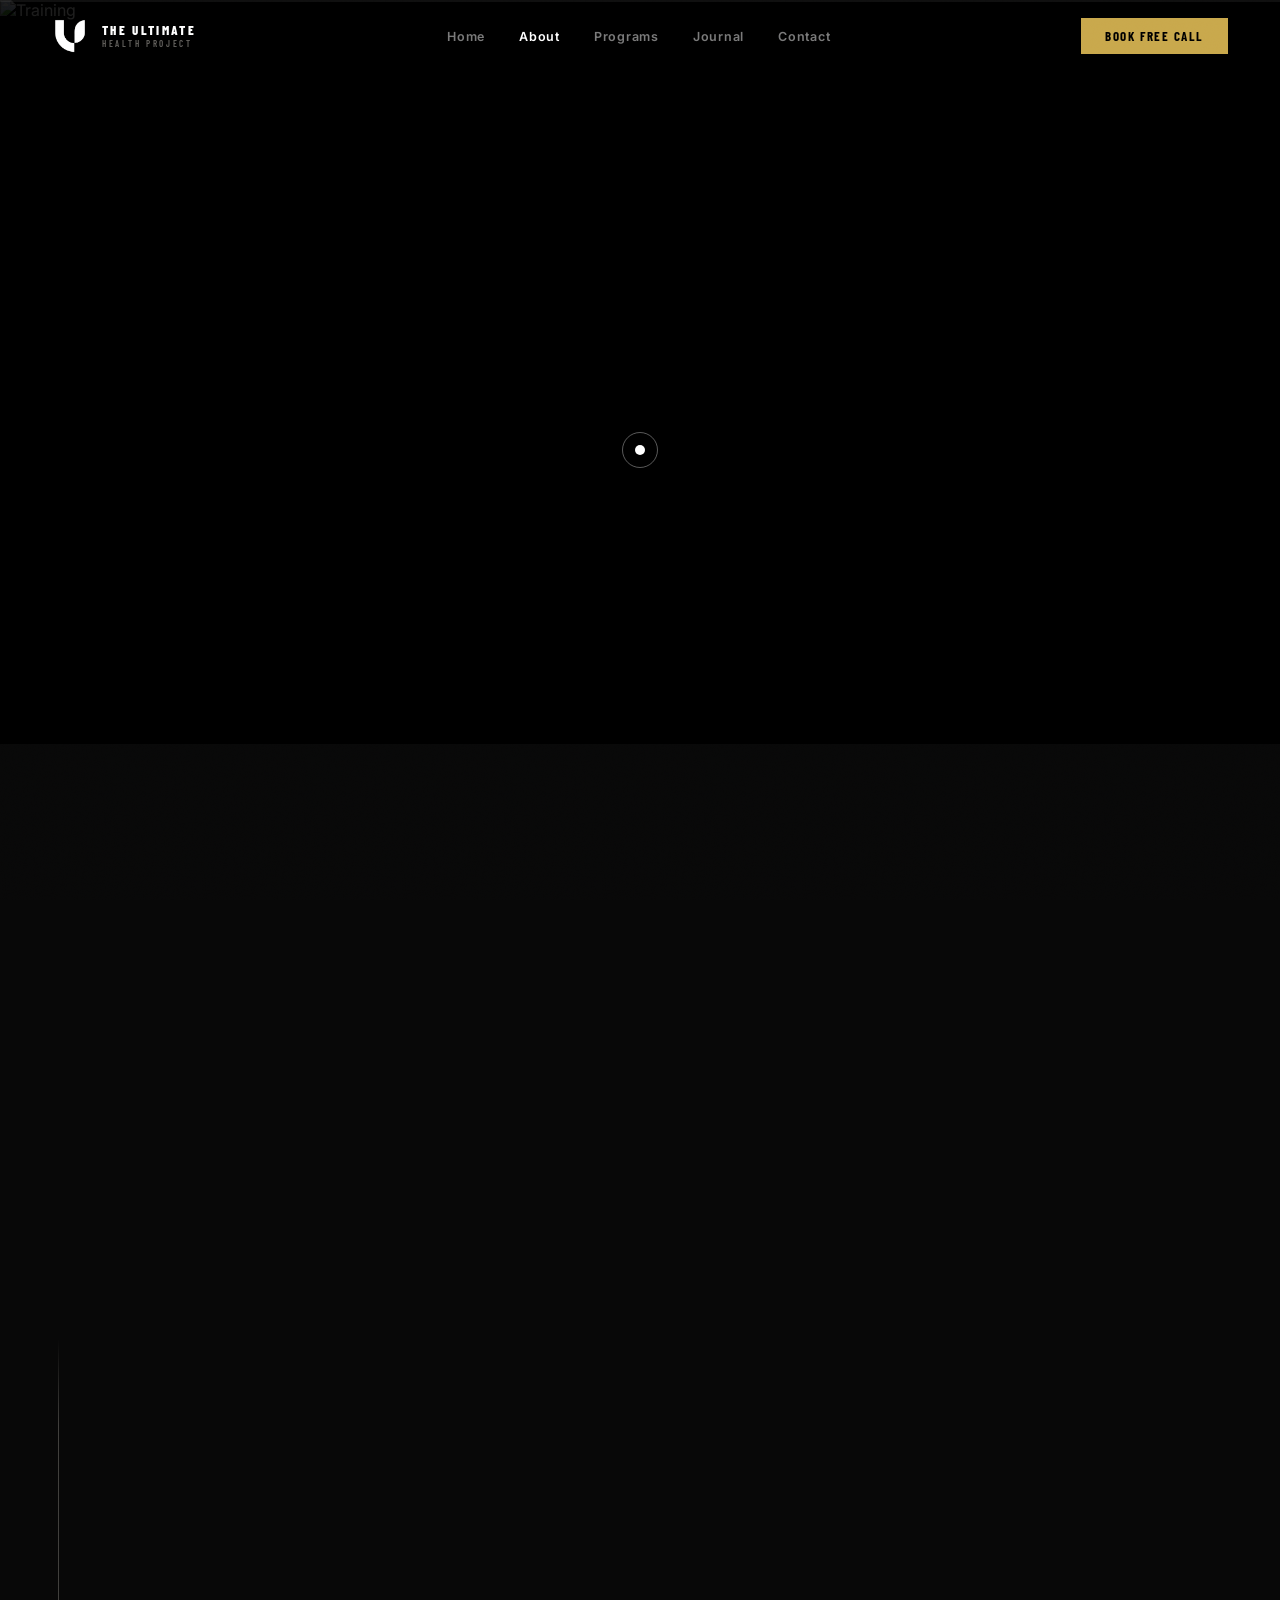
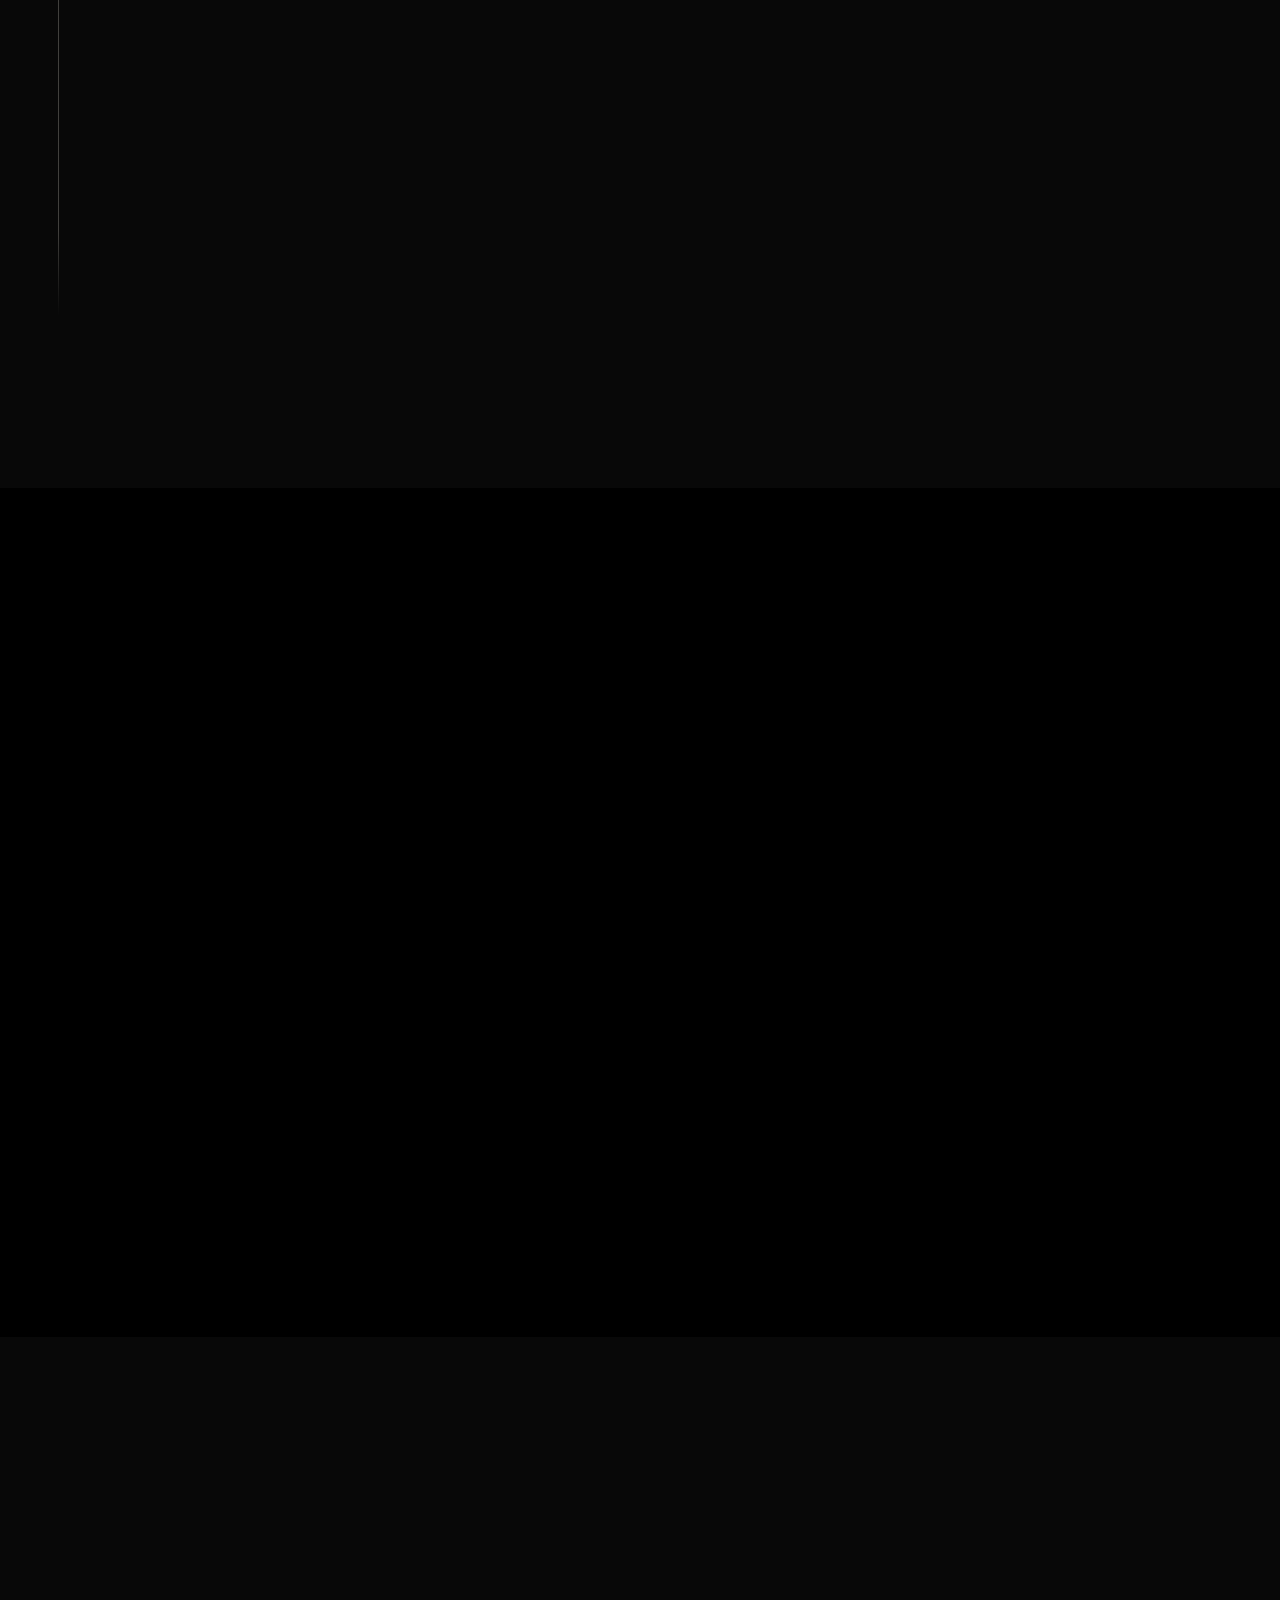
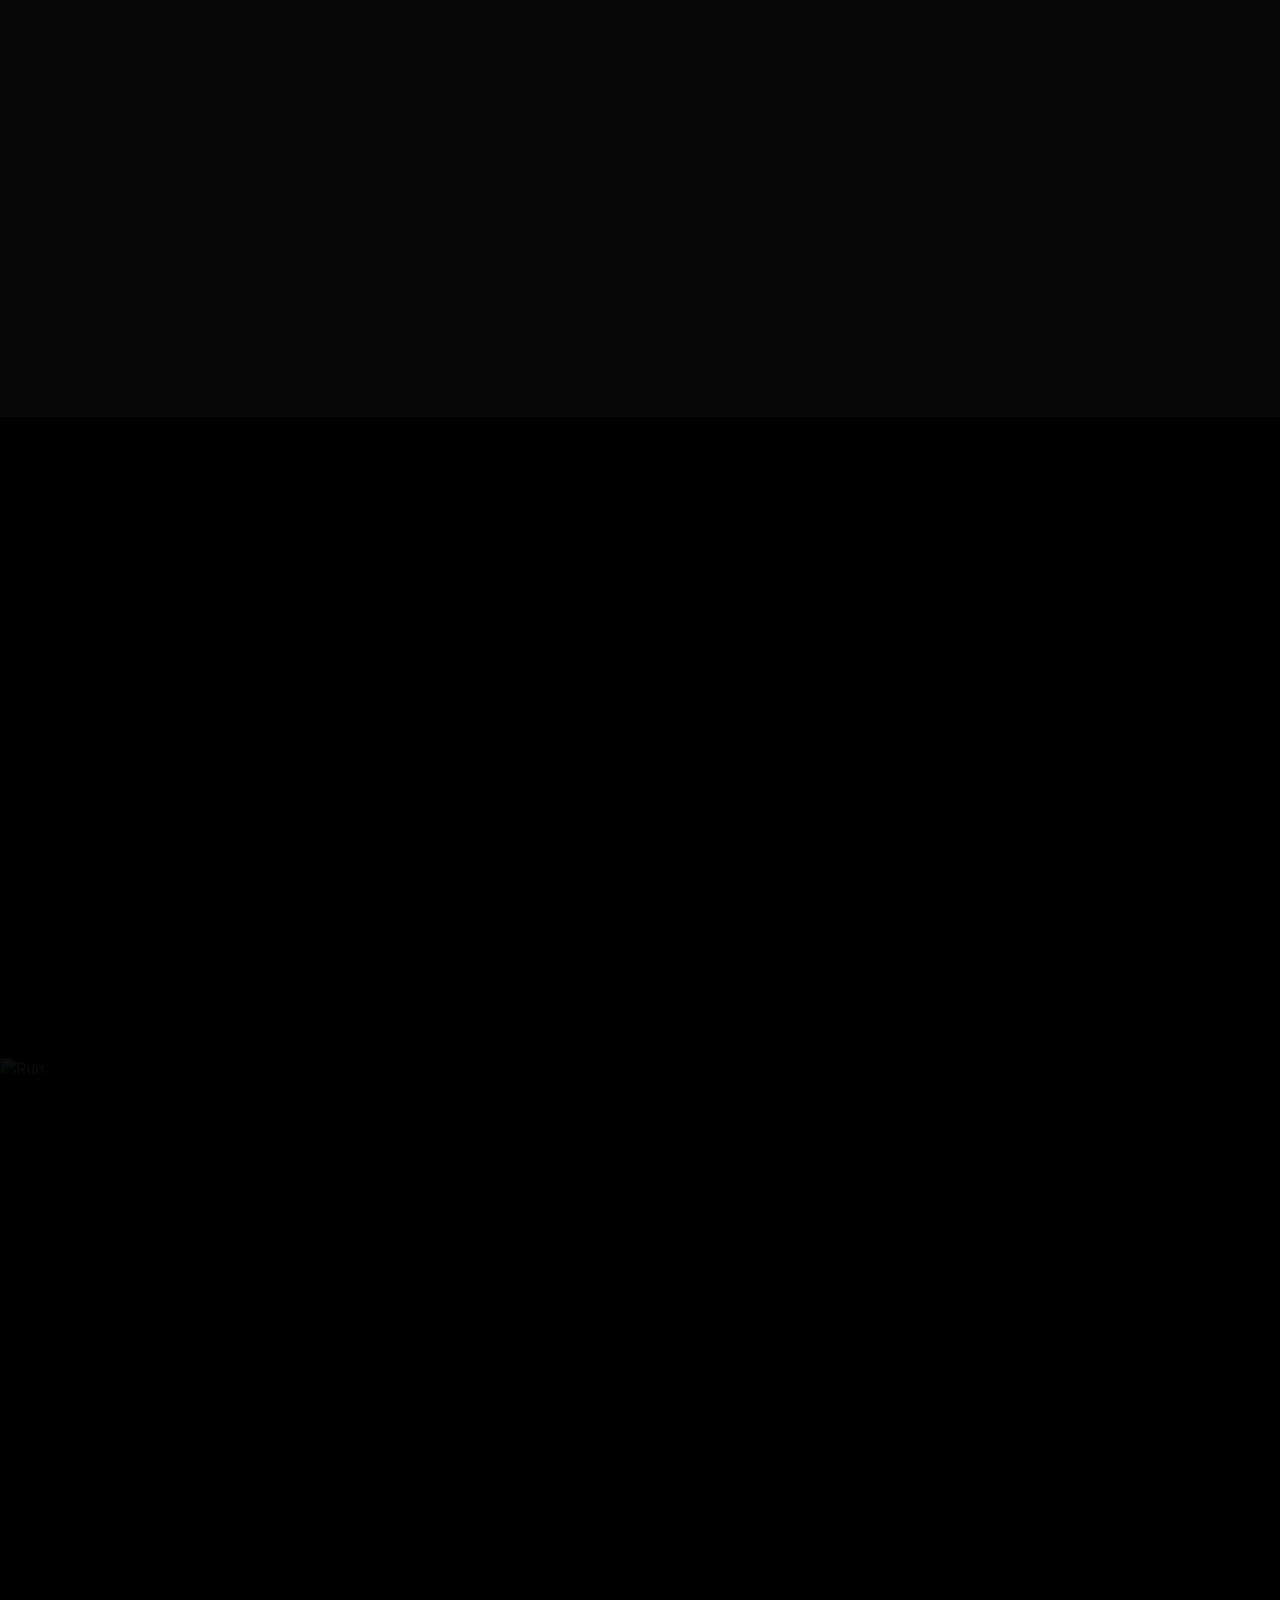
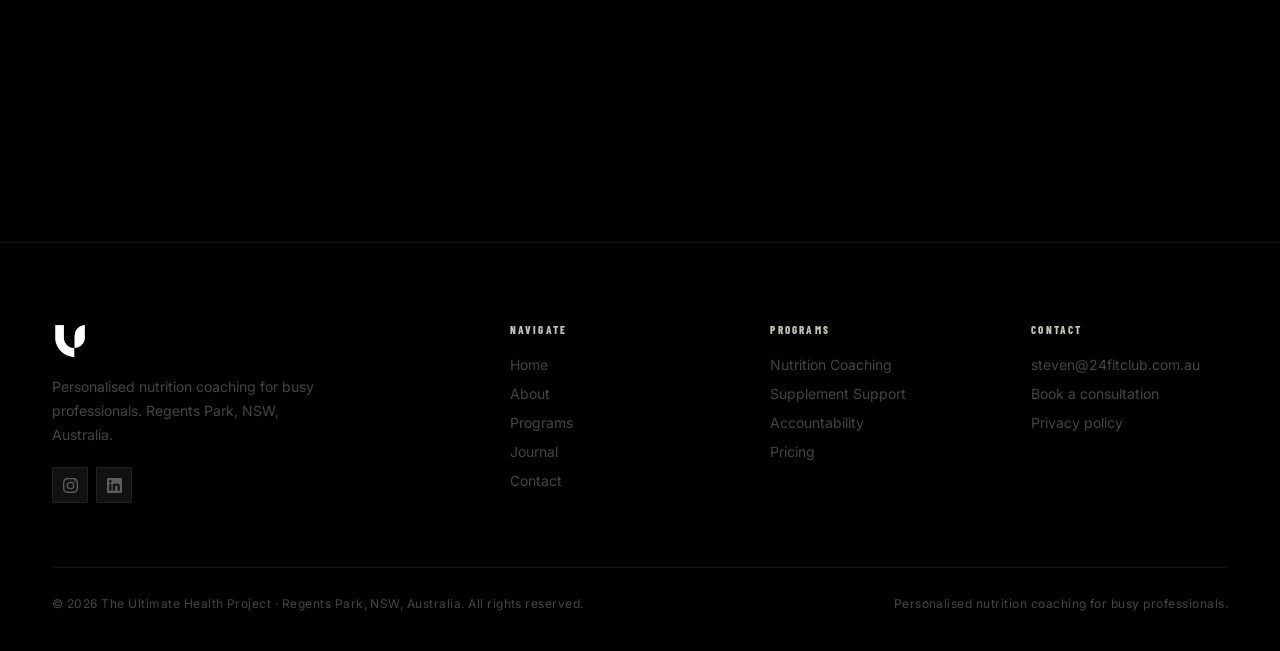
==== commit 71628bc2: "Add files via upload" ====
--- a/about.html
+++ b/about.html
@@ -81,6 +81,7 @@
   <div class="nav-in">
     <a href="index.html" class="nav-logo">
       <img src="uhplogo.png" alt="The Ultimate Health Project" class="logo-img">
+      <div class="logo-wm"><span class="logo-wm-main">The Ultimate</span><span class="logo-wm-sub">Health Project</span></div>
     </a>
     <nav class="nl"><a href="index.html">Home</a><a href="about.html" class="active">About</a><a href="services.html">Programs</a><a href="blog.html">Journal</a><a href="contact.html">Contact</a></nav>
     <a href="contact.html" class="nav-cta">Book Free Call</a>
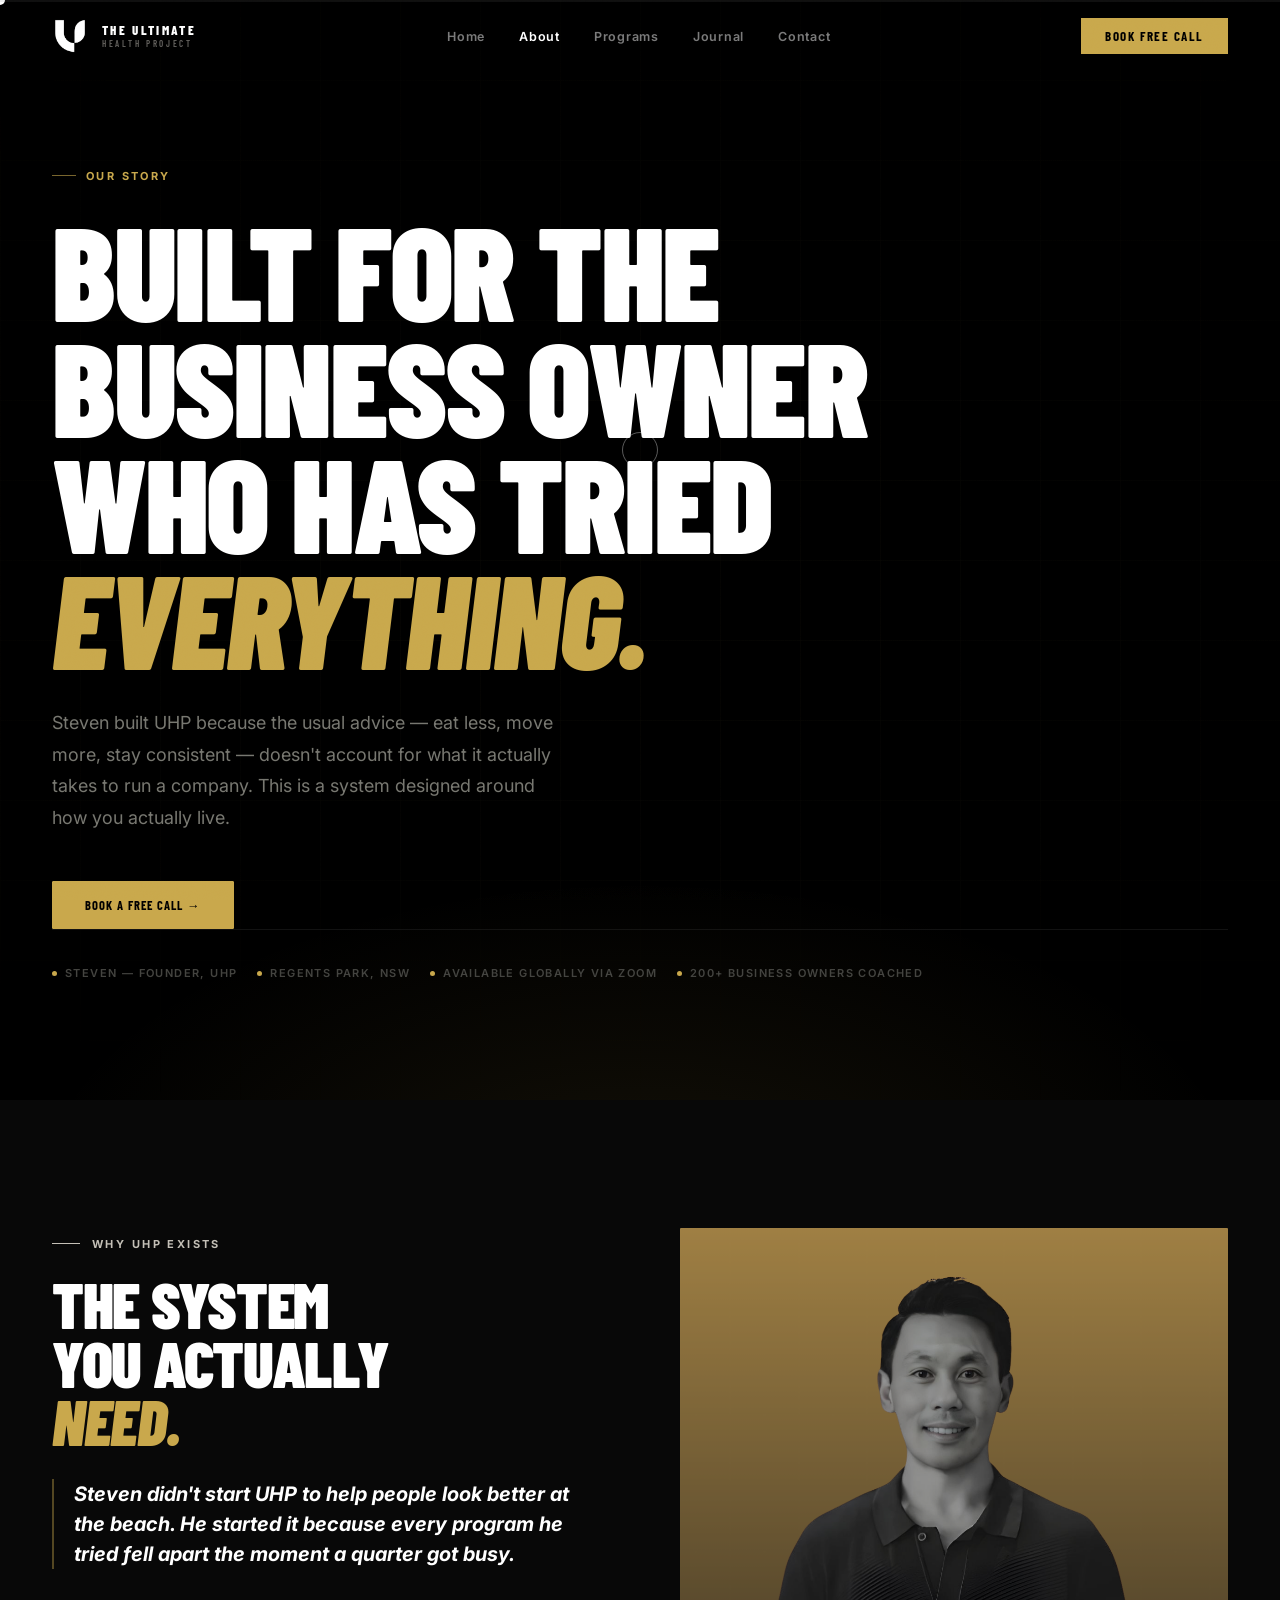
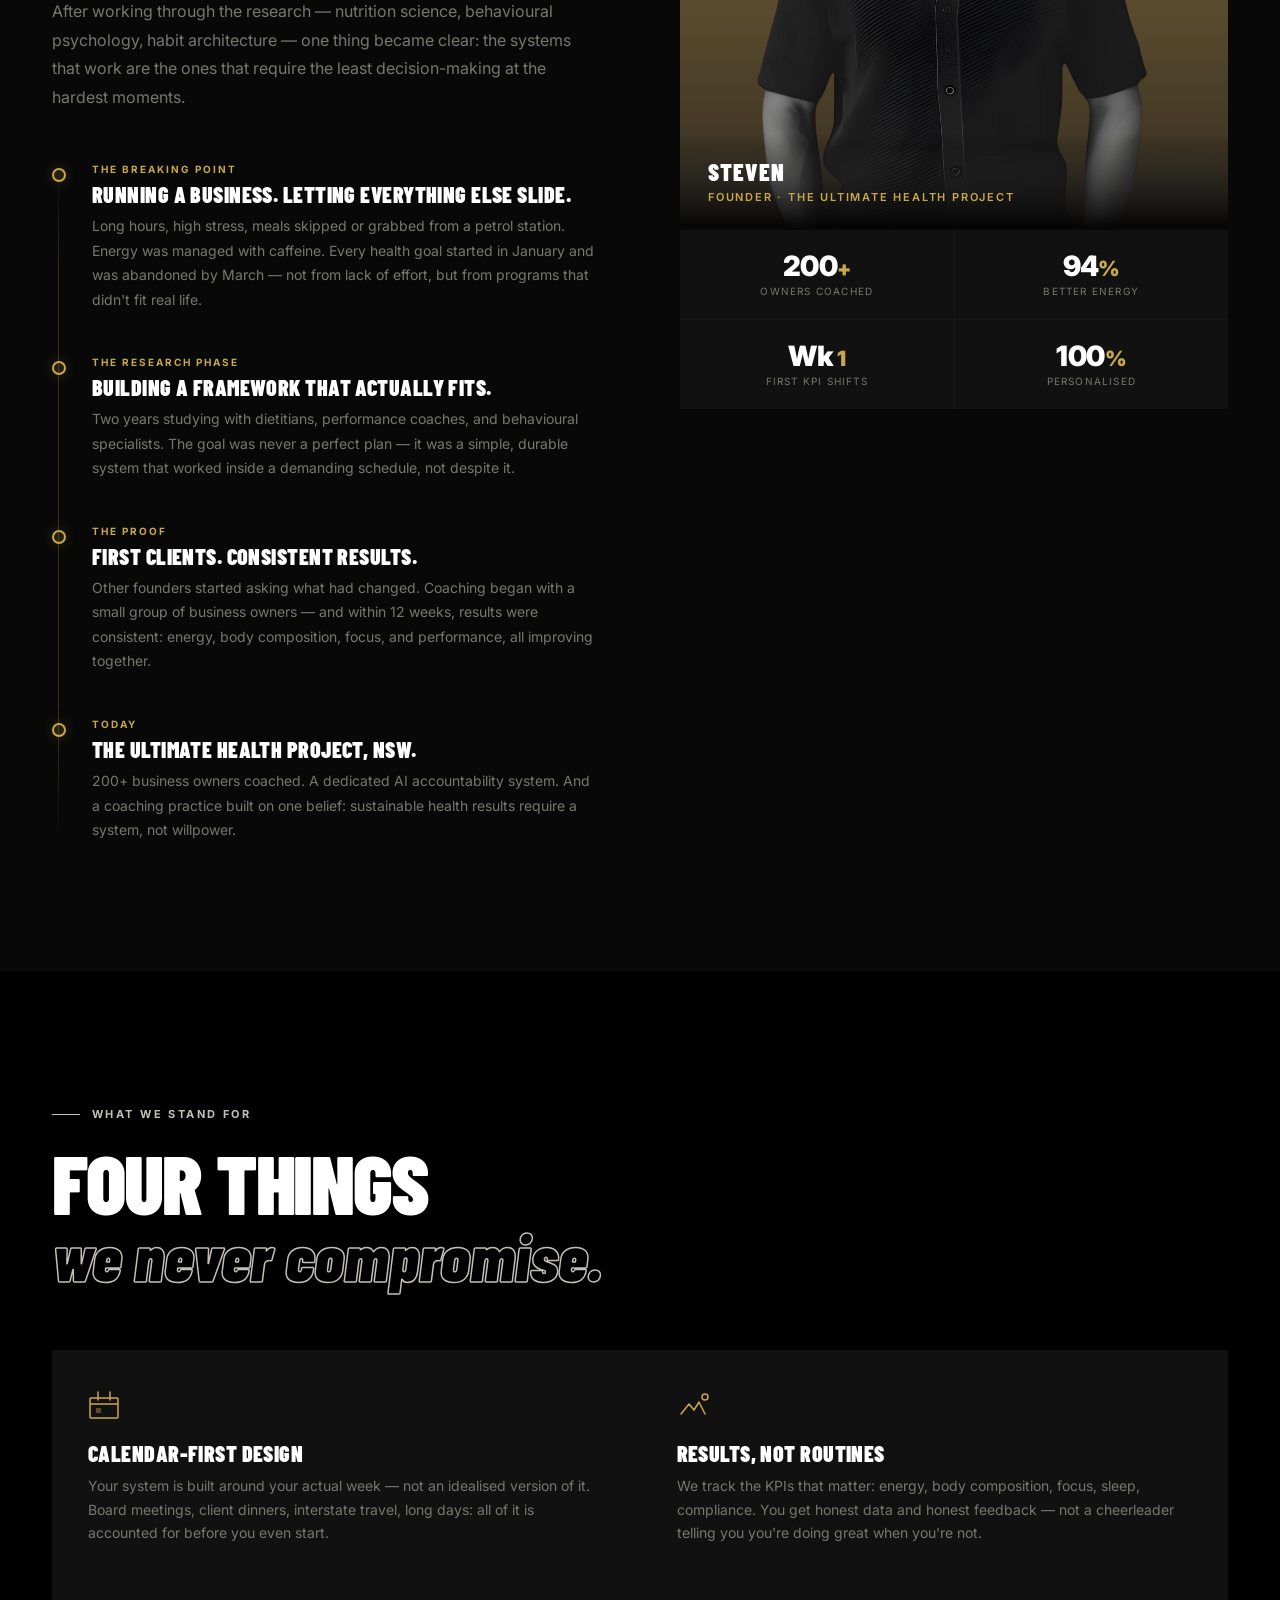
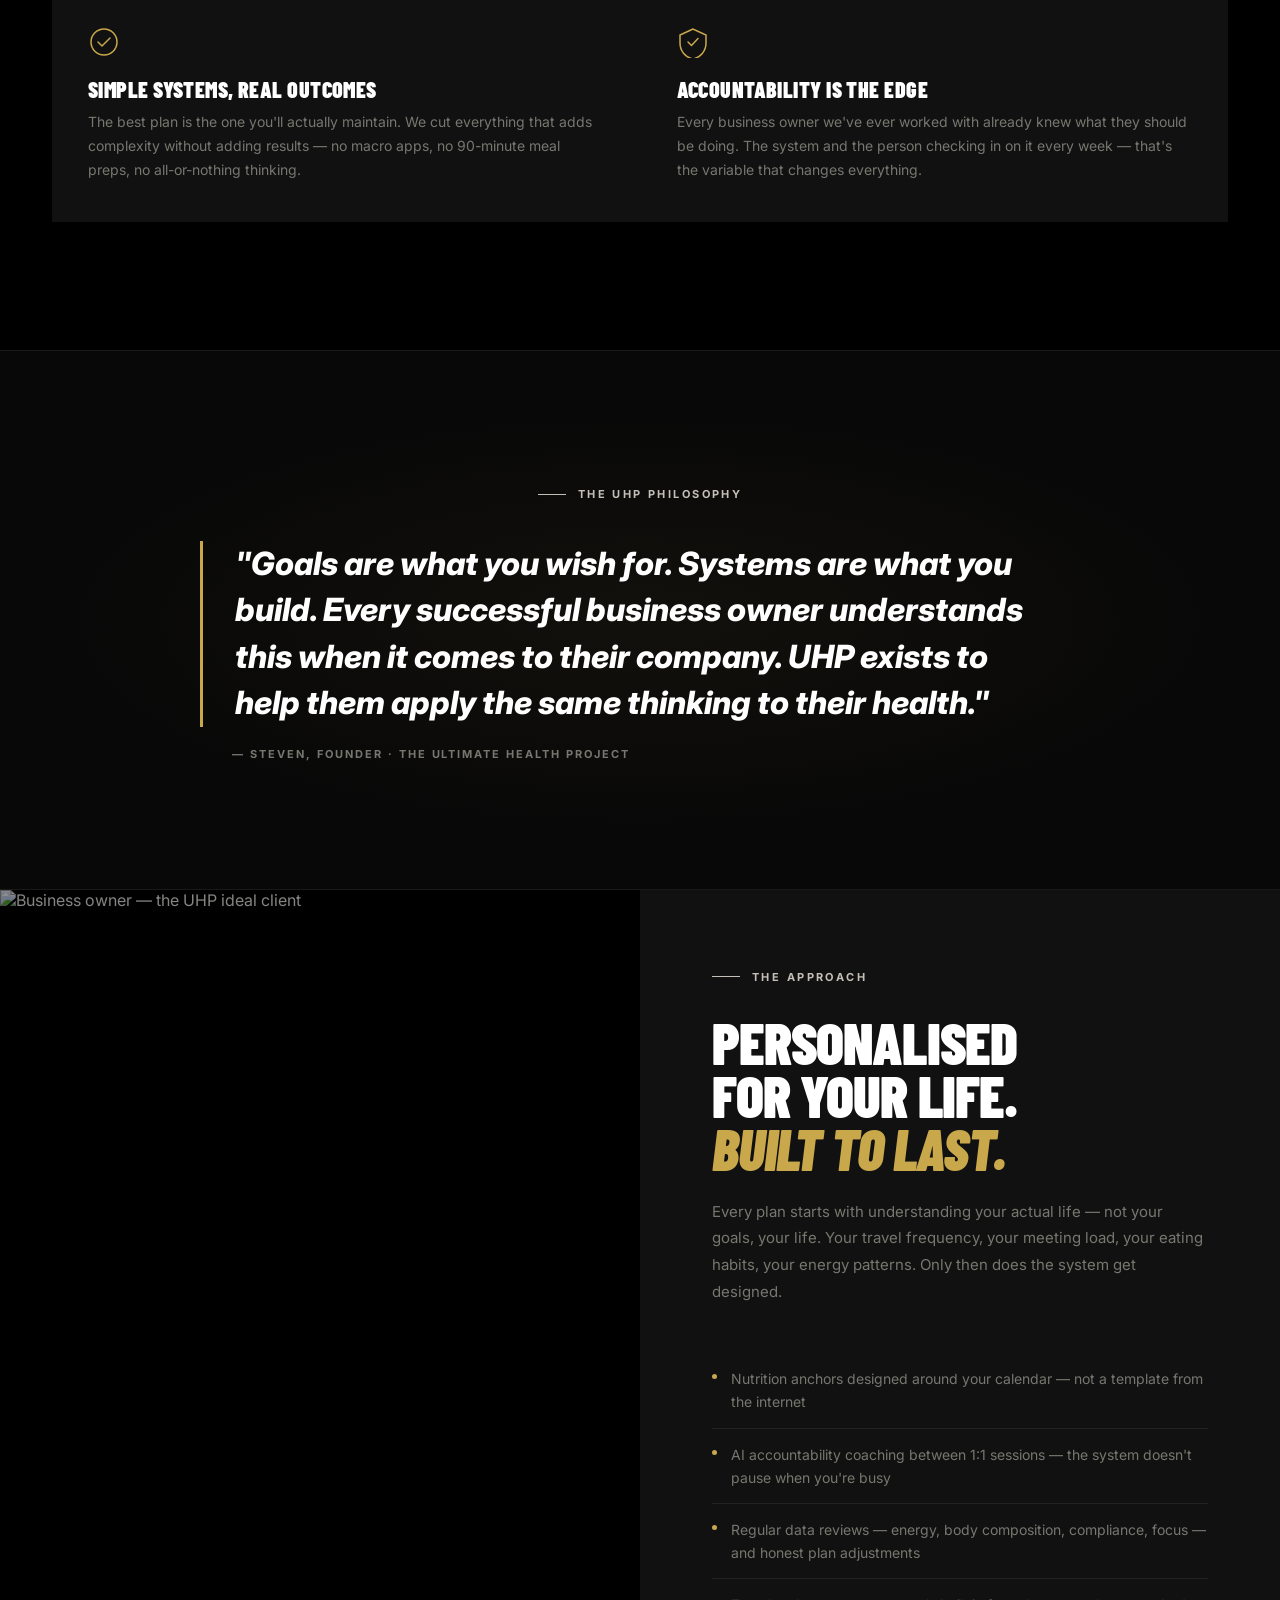
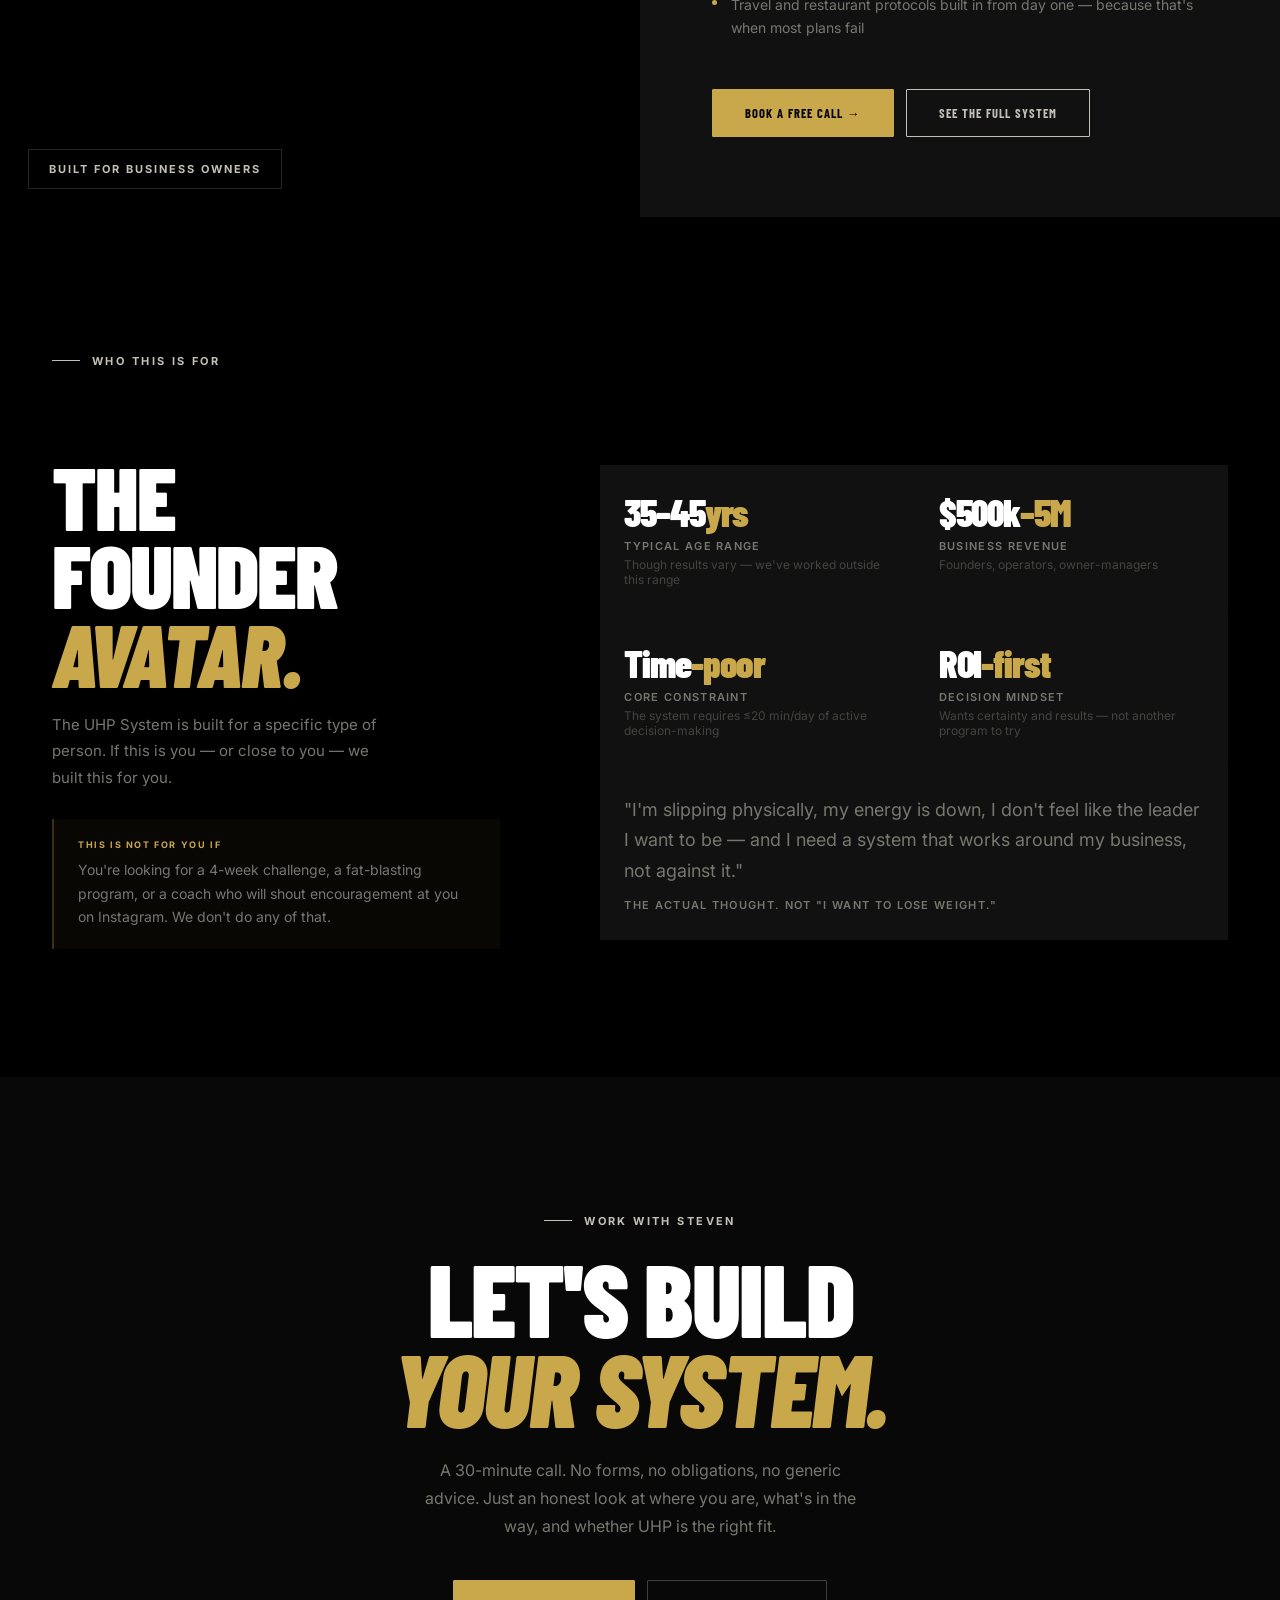
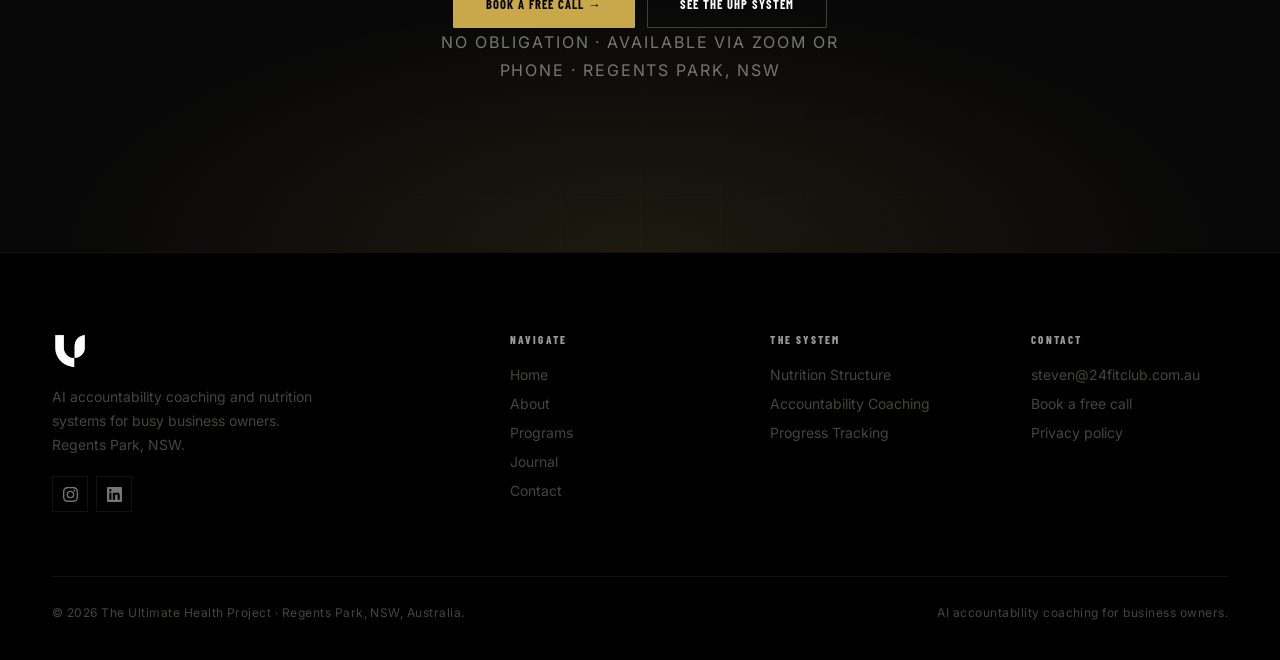
==== commit 60175b46: "Refresh about and contact messaging Reworked the About and Contact pages around the new business-own" ====
--- a/about.html
+++ b/about.html
@@ -5,98 +5,366 @@
 <meta name="viewport" content="width=device-width,initial-scale=1.0">
 <meta name="theme-color" content="#000000">
 <title>About — The Ultimate Health Project</title>
-<meta name="description" content="Built for people who give everything. Meet the team behind The Ultimate Health Project — personalised nutrition coaching in Regents Park, NSW.">
+<meta name="description" content="Steven built UHP for the business owner who has tried everything and is done starting over. A system designed around how you actually live — not how a coach thinks you should.">
 <link rel="preconnect" href="https://fonts.googleapis.com">
 <link rel="preconnect" href="https://fonts.gstatic.com" crossorigin>
-<link href="https://fonts.googleapis.com/css2?family=Barlow+Condensed:ital,wght@0,400;0,600;0,700;0,800;0,900;1,400;1,700;1,900&family=Inter:wght@300;400;500;600&display=swap" rel="stylesheet">
+<link href="https://fonts.googleapis.com/css2?family=Barlow+Condensed:ital,wght@0,400;0,600;0,700;0,800;0,900;1,400;1,700;1,900&family=Inter:wght@300;400;500;600;700&display=swap" rel="stylesheet">
 <style>
-:root{--black:#000;--charcoal:#2E2E2D;--gray:#5D5D5D;--gray-lt:#EDEDED;--white:#FFF;--beige:#C4C0B7;--slate:#5D6A78;--bg:#000;--bg2:#080808;--surface:#111;--surface2:#181818;--text:#F0F0EE;--muted:#777770;--dim:#444440;--border:rgba(255,255,255,.07);--border2:rgba(255,255,255,.14);--font:'Barlow Condensed','Arial Narrow',sans-serif;--body:'Inter',system-ui,sans-serif;--gold:#C9A84C;--ease:cubic-bezier(.25,.46,.45,.94);--ease-out:cubic-bezier(.16,1,.3,1)}
-*,*::before,*::after{box-sizing:border-box;margin:0;padding:0}html{-webkit-font-smoothing:antialiased}
-body{font-family:var(--body);background:var(--bg);color:var(--text);overflow-x:hidden;cursor:none}h1,h2,h3,h4,h5,h6{font-family:var(--font)}::selection{background:rgba(201,168,76,.28);color:#fff}a{color:inherit;text-decoration:none}img{display:block;max-width:100%}button{font:inherit;cursor:none;border:none;background:none;color:inherit}
+/* ─── TOKENS ────────────────────────────────────────────────── */
+:root{
+  --black:#000;--bg:#000;--bg2:#080808;--surface:#111;--surface2:#181818;
+  --text:#F0F0EE;--white:#FFF;--muted:#777770;--dim:#444440;--beige:#C4C0B7;
+  --gold:#C9A84C;--gold-lt:#e6ce86;
+  --border:rgba(255,255,255,.07);--border2:rgba(255,255,255,.14);
+  --font:'Barlow Condensed','Arial Narrow',sans-serif;
+  --body:'Inter',system-ui,sans-serif;
+  --ease:cubic-bezier(.25,.46,.45,.94);--ease-out:cubic-bezier(.16,1,.3,1);
+}
+*,*::before,*::after{box-sizing:border-box;margin:0;padding:0}
+html{-webkit-font-smoothing:antialiased;scroll-behavior:smooth}
+body{font-family:var(--body);background:var(--bg);color:var(--text);overflow-x:hidden;cursor:none}
+h1,h2,h3,h4,h5,h6{font-family:var(--font)}
+::selection{background:rgba(201,168,76,.28);color:#fff}
+a{color:inherit;text-decoration:none}
+img{display:block;max-width:100%}
+button{font:inherit;cursor:none;border:none;background:none;color:inherit}
+
+/* ─── GLOBAL ────────────────────────────────────────────────── */
 .grain{position:fixed;inset:0;pointer-events:none;z-index:9990;opacity:.03;background-image:url("data:image/svg+xml;utf8,<svg xmlns='http://www.w3.org/2000/svg' width='200' height='200'><filter id='n'><feTurbulence type='fractalNoise' baseFrequency='.9' numOctaves='4' stitchTiles='stitch'/></filter><rect width='100%' height='100%' filter='url(%23n)' opacity='1'/></svg>");mix-blend-mode:overlay}
 .cur{position:fixed;width:10px;height:10px;background:var(--white);border-radius:50%;pointer-events:none;z-index:10000;transform:translate(-50%,-50%);mix-blend-mode:difference}
-.cur-f{position:fixed;width:36px;height:36px;border:1px solid rgba(255,255,255,.35);border-radius:50%;pointer-events:none;z-index:9999;transform:translate(-50%,-50%);transition:width .4s var(--ease-out),height .4s var(--ease-out)}
-.sprog{position:fixed;top:0;left:0;right:0;height:2px;z-index:200;background:rgba(255,255,255,.06)}.sprog-bar{height:100%;background:#C9A84C;width:0;transition:width .08s linear}
-.nav{position:fixed;top:0;left:0;right:0;z-index:100;height:72px;transition:background .4s,border-color .4s}.nav.scrolled{background:rgba(0,0,0,.93);backdrop-filter:blur(24px);border-bottom:1px solid var(--border)}
-.nav-in{height:100%;max-width:1400px;margin:0 auto;padding:0 52px;display:flex;align-items:center;justify-content:space-between;gap:24px}@media(max-width:768px){.nav-in{padding:0 24px}}
-.nav-logo{display:flex;align-items:center;gap:14px;cursor:none}.logo-mark{width:28px;height:34px;color:var(--white);transition:transform .35s var(--ease-out)}.nav-logo:hover .logo-mark{transform:scale(1.06)}.logo-img{height:36px;width:auto;object-fit:contain;display:block;transition:transform .35s var(--ease-out)}.nav-logo:hover .logo-img{transform:scale(1.05)}
-.logo-wm{line-height:1.1}.logo-wm-main{display:block;font-family:var(--font);font-size:13px;font-weight:800;letter-spacing:.18em;text-transform:uppercase;color:var(--white)}.logo-wm-sub{display:block;font-family:var(--font);font-size:9px;font-weight:600;letter-spacing:.3em;text-transform:uppercase;color:rgba(196,192,183,.5);margin-top:2px}
-.nl{display:flex;align-items:center;gap:2px}.nl a{padding:8px 16px;font-size:12.5px;font-weight:600;letter-spacing:.06em;color:rgba(255,255,255,.48);transition:color .25s;cursor:none}.nl a:hover,.nl a.active{color:var(--white)}
-.nav-cta{padding:10px 24px;background:#C9A84C;color:#000;font-family:var(--font);font-size:13px;font-weight:700;letter-spacing:.12em;text-transform:uppercase;transition:all .3s;cursor:none;white-space:nowrap}.nav-cta:hover{background:#b8962e;transform:translateY(-1px)}
-@media(max-width:900px){.nl{display:none}}.hbg{display:none;flex-direction:column;gap:5px;padding:8px;cursor:none}.hbg span{display:block;width:22px;height:1.5px;background:var(--white);border-radius:2px}@media(max-width:768px){.hbg{display:flex}}
-.mm{position:fixed;inset:0;z-index:98;background:rgba(0,0,0,.97);display:flex;flex-direction:column;align-items:center;justify-content:center;gap:6px;opacity:0;visibility:hidden;transition:all .4s var(--ease)}.mm.open{opacity:1;visibility:visible}.mm a{font-family:var(--font);font-size:52px;font-weight:900;text-transform:uppercase;letter-spacing:.04em;color:rgba(255,255,255,.32);transition:color .3s,letter-spacing .3s;line-height:1.2;cursor:none}.mm a:hover{color:var(--white)}.mm-x{position:absolute;top:24px;right:28px;font-size:28px;color:rgba(255,255,255,.3);cursor:none}
-.wrap{max-width:1400px;margin:0 auto;padding:0 52px}@media(max-width:768px){.wrap{padding:0 24px}}
-.sec{padding:120px 0}@media(max-width:768px){.sec{padding:72px 0}}
-.lbl{display:inline-flex;align-items:center;gap:12px;font-size:11px;font-weight:700;letter-spacing:.22em;text-transform:uppercase;color:var(--beige);margin-bottom:24px}.lbl::before{content:'';width:28px;height:1px;background:var(--beige);flex-shrink:0}
+.cur-f{position:fixed;width:36px;height:36px;border:1px solid rgba(255,255,255,.35);border-radius:50%;pointer-events:none;z-index:9999;transform:translate(-50%,-50%);transition:width .4s var(--ease-out),height .4s var(--ease-out),border-color .4s}
+body.hovering .cur-f{width:56px;height:56px;border-color:rgba(201,168,76,.5)}
+.sprog{position:fixed;top:0;left:0;right:0;height:2px;z-index:200;background:rgba(255,255,255,.06)}.sprog-bar{height:100%;background:var(--gold);width:0;transition:width .08s linear}
+.pt{position:fixed;inset:0;z-index:5000;background:var(--black);transform:scaleY(0);transform-origin:bottom;pointer-events:none}
+.wrap{max-width:1400px;margin:0 auto;padding:0 52px}
+@media(max-width:768px){.wrap{padding:0 24px}}
+.sec{padding:128px 0}
+@media(max-width:768px){.sec{padding:80px 0}}
+.lbl{display:inline-flex;align-items:center;gap:12px;font-size:11px;font-weight:700;letter-spacing:.22em;text-transform:uppercase;color:var(--beige);margin-bottom:24px}
+.lbl::before{content:'';width:28px;height:1px;background:var(--beige);flex-shrink:0}
 .btn-w{display:inline-flex;align-items:center;gap:8px;padding:15px 32px;background:var(--white);color:var(--black);font-family:var(--font);font-size:12.5px;font-weight:700;letter-spacing:.08em;text-transform:uppercase;border-radius:1px;border:1px solid var(--white);transition:all .35s var(--ease);cursor:none}.btn-w:hover{background:var(--beige);border-color:var(--beige);transform:translateY(-2px)}
+.btn-gold{display:inline-flex;align-items:center;gap:8px;padding:15px 32px;background:var(--gold);color:#000;font-family:var(--font);font-size:12.5px;font-weight:700;letter-spacing:.08em;text-transform:uppercase;border:1px solid var(--gold);border-radius:1px;transition:all .35s var(--ease);cursor:none}.btn-gold:hover{background:var(--gold-lt);border-color:var(--gold-lt);transform:translateY(-2px)}
 .btn-g{display:inline-flex;align-items:center;gap:8px;padding:15px 32px;background:transparent;color:var(--white);font-family:var(--font);font-size:12.5px;font-weight:700;letter-spacing:.08em;text-transform:uppercase;border:1px solid rgba(255,255,255,.22);border-radius:1px;transition:all .35s var(--ease);cursor:none}.btn-g:hover{border-color:rgba(255,255,255,.55);background:rgba(255,255,255,.04)}
 .btn-b{display:inline-flex;align-items:center;gap:8px;padding:15px 32px;background:transparent;color:var(--beige);font-family:var(--font);font-size:12.5px;font-weight:700;letter-spacing:.08em;text-transform:uppercase;border:1px solid var(--beige);border-radius:1px;transition:all .35s var(--ease);cursor:none}.btn-b:hover{background:var(--beige);color:var(--black)}
 .rv{opacity:0;transform:translateY(36px);transition:opacity .9s var(--ease-out),transform .9s var(--ease-out)}.rv.in{opacity:1;transform:none}
 .rv-l{opacity:0;transform:translateX(-36px);transition:opacity .9s var(--ease-out),transform .9s var(--ease-out)}.rv-l.in{opacity:1;transform:none}
 .rv-r{opacity:0;transform:translateX(36px);transition:opacity .9s var(--ease-out),transform .9s var(--ease-out)}.rv-r.in{opacity:1;transform:none}
-[data-d="1"]{transition-delay:.1s}[data-d="2"]{transition-delay:.2s}[data-d="3"]{transition-delay:.3s}[data-d="4"]{transition-delay:.4s}
-.cta-sec{position:relative;overflow:hidden;min-height:52vh;display:flex;align-items:center}.cta-bg{position:absolute;inset:0}.cta-bg img{width:100%;height:100%;object-fit:cover;filter:brightness(.24)}.cta-ov{position:absolute;inset:0;background:linear-gradient(135deg,rgba(0,0,0,.82),rgba(0,0,0,.48))}
-.cta-c{position:relative;z-index:2;text-align:center;max-width:720px;margin:0 auto}
-.cta-c h2{font-size:clamp(48px,7.5vw,96px);font-weight:900;text-transform:uppercase;color:var(--white);line-height:.88;letter-spacing:-.025em;margin-bottom:24px}.cta-c h2 em{-webkit-text-stroke:1.5px #C9A84C;color:transparent;font-style:italic;font-size:.7em;display:block;margin-top:8px;letter-spacing:0;text-transform:none;font-weight:800}
-.cta-c p{font-size:16px;color:rgba(255,255,255,.52);max-width:480px;margin:0 auto 40px;line-height:1.7}.cta-note{margin-top:20px;font-size:11px;color:rgba(255,255,255,.24);letter-spacing:.1em;text-transform:uppercase}
-footer{background:var(--black);border-top:1px solid var(--border);padding:80px 0 40px}.ft-g{display:grid;grid-template-columns:2fr 1fr 1fr 1fr;gap:64px;margin-bottom:64px}.ft-p{font-size:14px;color:var(--dim);line-height:1.72;max-width:280px;margin-top:16px}.ft-col h6{font-size:11px;font-weight:800;letter-spacing:.2em;text-transform:uppercase;color:var(--beige);margin-bottom:20px}.ft-col a{display:block;font-size:14px;color:var(--dim);margin-bottom:12px;transition:color .25s;cursor:none}.ft-col a:hover{color:var(--white)}.ft-bot{border-top:1px solid var(--border);padding-top:28px;display:flex;align-items:center;justify-content:space-between;gap:20px;flex-wrap:wrap}.ft-bot p{font-size:12px;color:var(--dim);letter-spacing:.04em}.ft-socs{display:flex;gap:8px;margin-top:20px}.fts{width:36px;height:36px;border-radius:1px;background:var(--surface);border:1px solid var(--border);display:flex;align-items:center;justify-content:center;transition:all .3s;cursor:none}.fts:hover{background:var(--surface2);border-color:var(--border2);transform:translateY(-2px)}.fts svg{width:15px;height:15px;fill:var(--gray)}
-@media(max-width:900px){.ft-g{grid-template-columns:1fr 1fr;gap:40px}.ft-bc{grid-column:1/-1}}@media(max-width:600px){.ft-g{grid-template-columns:1fr}.ft-bot{flex-direction:column;text-align:center}}
-
-/* ABOUT PAGE */
-.about-hero{position:relative;min-height:80vh;padding:152px 0 100px;overflow:hidden}@media(max-width:1024px){.about-hero{padding:136px 0 80px}}@media(max-width:768px){.about-hero{padding:112px 0 64px}}
-.ahbg{position:absolute;inset:0}.ahbg img{width:100%;height:100%;object-fit:cover;object-position:center 38%;filter:brightness(.35)}.ahov{position:absolute;inset:0;background:linear-gradient(to bottom,rgba(0,0,0,.2) 0%,rgba(0,0,0,.65) 65%,rgba(0,0,0,.97) 100%)}.ahov2{position:absolute;inset:0;background:linear-gradient(to right,rgba(0,0,0,.6) 0%,transparent 60%)}
+[data-d="1"]{transition-delay:.1s}[data-d="2"]{transition-delay:.2s}[data-d="3"]{transition-delay:.3s}[data-d="4"]{transition-delay:.4s}[data-d="5"]{transition-delay:.5s}
+
+/* ─── NAV ───────────────────────────────────────────────────── */
+.nav{position:fixed;top:0;left:0;right:0;z-index:100;height:72px;transition:background .4s,border-color .4s}
+.nav.scrolled{background:rgba(0,0,0,.93);backdrop-filter:blur(24px);border-bottom:1px solid var(--border)}
+.nav-in{height:100%;max-width:1400px;margin:0 auto;padding:0 52px;display:flex;align-items:center;justify-content:space-between;gap:24px}
+@media(max-width:768px){.nav-in{padding:0 24px}}
+.nav-logo{display:flex;align-items:center;gap:14px;cursor:none}
+.logo-img{height:36px;width:auto;object-fit:contain;display:block;transition:transform .35s var(--ease-out)}
+.nav-logo:hover .logo-img{transform:scale(1.05)}
+.logo-wm{line-height:1.1}
+.logo-wm-main{display:block;font-family:var(--font);font-size:13px;font-weight:800;letter-spacing:.18em;text-transform:uppercase;color:var(--white)}
+.logo-wm-sub{display:block;font-family:var(--font);font-size:9px;font-weight:600;letter-spacing:.3em;text-transform:uppercase;color:rgba(196,192,183,.5);margin-top:2px}
+.nl{display:flex;align-items:center;gap:2px}
+.nl a{padding:8px 16px;font-size:12.5px;font-weight:600;letter-spacing:.06em;color:rgba(255,255,255,.48);transition:color .25s;cursor:none}
+.nl a:hover,.nl a.active{color:var(--white)}
+.nav-cta{padding:10px 24px;background:var(--gold);color:#000;font-family:var(--font);font-size:13px;font-weight:700;letter-spacing:.12em;text-transform:uppercase;transition:all .3s;cursor:none;white-space:nowrap}
+.nav-cta:hover{background:var(--gold-lt);transform:translateY(-1px)}
+@media(max-width:900px){.nl{display:none}}
+.hbg{display:none;flex-direction:column;gap:5px;padding:8px;cursor:none}
+.hbg span{display:block;width:22px;height:1.5px;background:var(--white);border-radius:2px}
+@media(max-width:768px){.hbg{display:flex}}
+.mm{position:fixed;inset:0;z-index:98;background:rgba(0,0,0,.97);display:flex;flex-direction:column;align-items:center;justify-content:center;gap:6px;opacity:0;visibility:hidden;transition:all .4s var(--ease)}
+.mm.open{opacity:1;visibility:visible}
+.mm a{font-family:var(--font);font-size:52px;font-weight:900;text-transform:uppercase;letter-spacing:.04em;color:rgba(255,255,255,.32);transition:color .3s;line-height:1.2;cursor:none}
+.mm a:hover{color:var(--white)}
+.mm-x{position:absolute;top:24px;right:28px;font-size:28px;color:rgba(255,255,255,.3);cursor:none}
+
+/* ─── HERO ──────────────────────────────────────────────────── */
+.ab-hero{
+  position:relative;padding:160px 0 120px;overflow:hidden;
+  background:
+    radial-gradient(ellipse 80% 50% at 50% 110%, rgba(201,168,76,.10), transparent 60%),
+    var(--bg);
+}
+.ab-hero::after{
+  content:'';position:absolute;inset:0;pointer-events:none;
+  background-image:
+    linear-gradient(rgba(201,168,76,.018) 1px,transparent 1px),
+    linear-gradient(90deg,rgba(201,168,76,.018) 1px,transparent 1px);
+  background-size:80px 80px;
+  mask-image:radial-gradient(ellipse 85% 70% at 50% 50%,black 20%,transparent 90%);
+}
+.ab-hero-inner{position:relative;z-index:2}
+.ab-hero-kicker{
+  display:inline-flex;align-items:center;gap:10px;
+  font-size:11px;font-weight:700;letter-spacing:2.4px;text-transform:uppercase;
+  color:var(--gold);margin-bottom:28px;
+}
+.ab-hero-kicker::before{content:'';width:24px;height:1px;background:var(--gold);opacity:.6}
+.ab-hero h1{
+  font-size:clamp(68px,11vw,132px);font-weight:900;line-height:.88;
+  letter-spacing:-2.5px;text-transform:uppercase;color:var(--white);
+  margin-bottom:32px;max-width:940px;
+}
+.ab-hero h1 em{font-style:italic;color:var(--gold)}
+.ab-hero-sub{
+  font-size:clamp(15px,1.5vw,18px);color:var(--muted);
+  line-height:1.75;max-width:520px;margin-bottom:48px;
+}
+/* founder tag strip */
+.ab-founder-tag{
+  display:flex;align-items:center;gap:20px;flex-wrap:wrap;
+  padding-top:36px;border-top:1px solid var(--border);
+}
+.ab-ft-item{
+  display:flex;align-items:center;gap:8px;
+  font-size:11px;font-weight:600;letter-spacing:1.4px;
+  text-transform:uppercase;color:var(--dim);
+}
+.ab-ft-dot{width:5px;height:5px;border-radius:50%;background:var(--gold);flex-shrink:0}
+@media(max-width:768px){.ab-hero{padding:120px 0 80px}.ab-hero h1{letter-spacing:-1px}}
+
+/* ─── STORY ─────────────────────────────────────────────────── */
 .story-g{display:grid;grid-template-columns:1fr 1fr;gap:80px;align-items:start}
+@media(max-width:900px){.story-g{grid-template-columns:1fr}}
 .sticky-side{position:sticky;top:120px}
-.portrait{border-radius:1px;overflow:hidden;position:relative}.portrait img{width:100%;height:580px;object-fit:cover;object-position:center top;filter:brightness(.76);transition:transform .9s var(--ease-out)}.portrait:hover img{transform:scale(1.03)}
-.portrait-foot{position:absolute;bottom:0;left:0;right:0;padding:24px;background:linear-gradient(to top,rgba(0,0,0,.95),transparent)}
-.portrait-tag{display:flex;align-items:center;gap:10px;font-size:11px;font-weight:700;letter-spacing:.18em;text-transform:uppercase;color:var(--beige)}
-.ptag-dot{width:8px;height:8px;border-radius:50%;background:var(--beige);animation:pdot 2s infinite}
-@keyframes pdot{0%,100%{opacity:1;transform:scale(1)}50%{opacity:.4;transform:scale(1.4)}}
+@media(max-width:900px){.sticky-side{position:relative;top:0;max-width:480px;margin:0 auto 48px}}
+
+.portrait{border-radius:1px;overflow:hidden;position:relative}
+.portrait img{width:100%;height:600px;object-fit:cover;object-position:center top;filter:brightness(.76);transition:transform .9s var(--ease-out)}
+@media(max-width:900px){.portrait img{height:420px}}
+.portrait:hover img{transform:scale(1.03)}
+.portrait-foot{
+  position:absolute;bottom:0;left:0;right:0;
+  padding:24px 28px;
+  background:linear-gradient(to top,rgba(0,0,0,.96) 0%,transparent 100%);
+}
+.portrait-name{
+  font-family:var(--font);font-size:24px;font-weight:900;
+  text-transform:uppercase;color:var(--white);letter-spacing:.04em;
+}
+.portrait-role{
+  font-size:11px;font-weight:600;letter-spacing:1.8px;text-transform:uppercase;
+  color:var(--gold);margin-top:4px;
+}
 .port-stats{display:grid;grid-template-columns:1fr 1fr;gap:1px;background:var(--border);margin-top:2px}
-.ps-c{background:var(--surface);padding:20px;text-align:center}
-.ps-n{font-size:26px;font-weight:900;color:var(--beige);letter-spacing:-.02em;line-height:1}
+.ps-c{background:var(--surface);padding:22px 20px;text-align:center;transition:background .3s}
+.ps-c:hover{background:var(--surface2)}
+.ps-n{font-size:clamp(20px,2.2vw,28px);font-weight:900;color:var(--white);letter-spacing:-.02em;line-height:1}
+.ps-n span{color:var(--gold);font-size:.75em}
 .ps-l{font-size:10px;color:var(--muted);letter-spacing:.12em;text-transform:uppercase;margin-top:5px}
+
+/* Timeline */
 .timeline{padding-left:40px;position:relative;margin-top:52px}
-.timeline::before{content:'';position:absolute;left:6px;top:8px;bottom:8px;width:1px;background:linear-gradient(180deg,transparent,rgba(196,192,183,.3) 15%,rgba(196,192,183,.3) 85%,transparent)}
+.timeline::before{
+  content:'';position:absolute;left:6px;top:8px;bottom:8px;width:1px;
+  background:linear-gradient(180deg,transparent,rgba(201,168,76,.25) 15%,rgba(201,168,76,.25) 85%,transparent);
+}
 .tl-item{position:relative;margin-bottom:44px}
-.tl-dot{position:absolute;left:-40px;top:5px;width:14px;height:14px;border-radius:50%;background:var(--bg);border:2px solid var(--border2);transition:all .4s}
-.tl-item.act .tl-dot{border-color:var(--beige);background:rgba(196,192,183,.2);box-shadow:0 0 14px rgba(196,192,183,.3)}
-.tl-year{font-size:11px;letter-spacing:.2em;text-transform:uppercase;color:var(--beige);font-weight:700;margin-bottom:8px}
-.tl-title{font-size:21px;font-weight:800;text-transform:uppercase;color:var(--white);margin-bottom:8px;letter-spacing:.02em}
-.tl-text{font-size:14px;color:var(--gray);line-height:1.72}
-.vals-g{display:grid;grid-template-columns:1fr 1fr;gap:16px;margin-top:56px}
-.val-c{padding:28px 24px;background:var(--surface);border:1px solid var(--border);border-radius:1px;transition:all .4s var(--ease)}
-.val-c:hover{background:var(--surface2);border-color:var(--border2);transform:translateY(-3px)}
-.val-icon{width:28px;height:28px;margin-bottom:16px;color:#C9A84C}.val-ttl{font-size:16px;font-weight:800;text-transform:uppercase;color:var(--white);letter-spacing:.04em;margin-bottom:8px}.val-txt{font-size:13.5px;color:var(--gray);line-height:1.65}
-@media(max-width:900px){.story-g{grid-template-columns:1fr}.sticky-side{position:relative;top:0;max-width:420px;margin:0 auto 48px}.portrait img{height:400px}.vals-g{grid-template-columns:1fr}}
+.tl-item:last-child{margin-bottom:0}
+.tl-dot{
+  position:absolute;left:-40px;top:5px;
+  width:14px;height:14px;border-radius:50%;
+  background:var(--bg2);border:2px solid var(--border2);
+  transition:all .4s;
+}
+.tl-item.act .tl-dot{
+  border-color:var(--gold);background:rgba(201,168,76,.15);
+  box-shadow:0 0 14px rgba(201,168,76,.25);
+}
+.tl-year{font-size:10px;letter-spacing:2px;text-transform:uppercase;color:var(--gold);font-weight:700;margin-bottom:8px}
+.tl-title{font-family:var(--font);font-size:22px;font-weight:900;text-transform:uppercase;color:var(--white);margin-bottom:8px;letter-spacing:.02em;line-height:1.05}
+.tl-text{font-size:14px;color:var(--muted);line-height:1.75}
+
+/* Story copy */
+.story-lede{font-size:16px;color:var(--muted);line-height:1.78;margin-bottom:16px}
+.story-accent{
+  font-size:clamp(16px,1.8vw,20px);font-weight:700;font-style:italic;
+  color:var(--white);line-height:1.5;
+  padding-left:20px;border-left:2px solid rgba(201,168,76,.4);
+  margin:28px 0 28px;
+}
+
+/* ─── VALUES ────────────────────────────────────────────────── */
+.vals-g{display:grid;grid-template-columns:1fr 1fr;gap:1px;background:var(--border);margin-top:64px}
+@media(max-width:700px){.vals-g{grid-template-columns:1fr}}
+.val-c{
+  padding:40px 36px;background:var(--surface);
+  transition:background .35s var(--ease);
+  position:relative;overflow:hidden;
+}
+.val-c:hover{background:var(--surface2)}
+.val-c::before{
+  content:'';position:absolute;top:0;left:0;right:0;height:2px;
+  background:linear-gradient(90deg,var(--gold),transparent);
+  transform:scaleX(0);transform-origin:left;
+  transition:transform .5s var(--ease);
+}
+.val-c:hover::before{transform:scaleX(1)}
+.val-icon{width:32px;height:32px;margin-bottom:20px;color:var(--gold)}
+.val-ttl{font-family:var(--font);font-size:22px;font-weight:900;text-transform:uppercase;color:var(--white);letter-spacing:.02em;margin-bottom:10px;line-height:1}
+.val-txt{font-size:14px;color:var(--muted);line-height:1.7}
+
+/* ─── PHILOSOPHY QUOTE ──────────────────────────────────────── */
+.philo-sec{
+  padding:128px 0;
+  background:
+    radial-gradient(ellipse 70% 60% at 50% 50%,rgba(201,168,76,.05),transparent 65%),
+    var(--bg2);
+  border-top:1px solid var(--border);border-bottom:1px solid var(--border);
+}
+.philo-inner{max-width:880px;margin:0 auto;text-align:center}
+.philo-quote{
+  font-size:clamp(20px,2.5vw,32px);font-style:italic;font-weight:800;
+  color:var(--white);line-height:1.45;
+  padding:0 28px 0 32px;
+  border-left:3px solid var(--gold);text-align:left;
+}
+.philo-attr{
+  font-size:11px;color:var(--muted);letter-spacing:.18em;text-transform:uppercase;
+  font-weight:700;padding-left:32px;margin-top:20px;text-align:left;
+}
+
+/* ─── APPROACH SPLIT ────────────────────────────────────────── */
+.approach-g{display:grid;grid-template-columns:1fr 1fr;gap:0}
+@media(max-width:900px){.approach-g{grid-template-columns:1fr}}
+.approach-img{position:relative;overflow:hidden;min-height:600px}
+.approach-img img{width:100%;height:100%;object-fit:cover;filter:brightness(.55);transition:transform .9s var(--ease-out)}
+@media(max-width:900px){.approach-img{min-height:340px}}
+.approach-g:hover .approach-img img{transform:scale(1.03)}
+.approach-img-tag{
+  position:absolute;bottom:28px;left:28px;
+  padding:12px 20px;background:rgba(0,0,0,.88);border:1px solid var(--border2);
+  backdrop-filter:blur(12px);
+  font-size:11px;font-weight:700;letter-spacing:.18em;text-transform:uppercase;color:var(--beige);
+}
+.approach-cc{
+  padding:80px 72px;background:var(--surface);
+  display:flex;flex-direction:column;justify-content:center;
+}
+@media(max-width:900px){.approach-cc{padding:52px 24px}}
+.approach-list{list-style:none;margin:28px 0 36px}
+.al-item{
+  display:flex;align-items:flex-start;gap:14px;
+  padding:14px 0;border-bottom:1px solid var(--border);
+  font-size:14px;color:var(--muted);line-height:1.65;
+}
+.al-item:last-child{border-bottom:none}
+.al-dot{width:5px;height:5px;border-radius:50%;background:var(--gold);flex-shrink:0;margin-top:7px}
+
+/* ─── WHO THIS IS FOR ───────────────────────────────────────── */
+.avatar-sec{padding:128px 0;background:var(--black)}
+@media(max-width:768px){.avatar-sec{padding:80px 0}}
+.avatar-grid{display:grid;grid-template-columns:1fr 1.4fr;gap:100px;align-items:center;margin-top:64px}
+@media(max-width:900px){.avatar-grid{grid-template-columns:1fr;gap:48px}}
+.avatar-left h3{
+  font-size:clamp(48px,7vw,96px);font-weight:900;text-transform:uppercase;
+  color:var(--white);line-height:.88;letter-spacing:-2px;margin-bottom:20px;
+}
+.avatar-left h3 em{font-style:italic;color:var(--gold)}
+.avatar-left p{font-size:15px;color:var(--muted);line-height:1.75;max-width:340px}
+.avatar-traits{display:grid;grid-template-columns:1fr 1fr;gap:1px;background:var(--border)}
+.at{
+  background:var(--surface);padding:28px 24px;
+  transition:background .3s;
+}
+.at:hover{background:var(--surface2)}
+.at-n{
+  font-family:var(--font);font-size:clamp(26px,3vw,38px);font-weight:900;
+  color:var(--white);letter-spacing:-.03em;line-height:1;margin-bottom:8px;
+}
+.at-n span{color:var(--gold)}
+.at-l{font-size:11px;font-weight:600;letter-spacing:.12em;text-transform:uppercase;color:var(--muted)}
+.at-sub{font-size:12px;color:var(--dim);margin-top:4px}
+.avatar-not{
+  margin-top:32px;padding:20px 24px;
+  border-left:2px solid rgba(201,168,76,.25);
+  background:rgba(201,168,76,.04);
+}
+.avatar-not-lbl{font-size:9px;font-weight:700;letter-spacing:1.6px;text-transform:uppercase;color:var(--gold);margin-bottom:8px}
+.avatar-not-txt{font-size:14px;color:var(--muted);line-height:1.7}
+
+/* ─── CTA ───────────────────────────────────────────────────── */
+.cta-block{
+  padding:128px 0;position:relative;overflow:hidden;
+  background:
+    radial-gradient(ellipse 70% 50% at 50% 100%,rgba(201,168,76,.11),transparent 65%),
+    var(--bg2);
+}
+@media(max-width:768px){.cta-block{padding:80px 0}}
+.cta-block::before{
+  content:'';position:absolute;inset:0;
+  background-image:linear-gradient(rgba(201,168,76,.018) 1px,transparent 1px),linear-gradient(90deg,rgba(201,168,76,.018) 1px,transparent 1px);
+  background-size:80px 80px;pointer-events:none;
+  mask-image:radial-gradient(ellipse 80% 80% at 50% 100%,black 0%,transparent 80%);
+}
+.cta-inner{text-align:center;max-width:680px;margin:0 auto;position:relative;z-index:1}
+.cta-inner h2{
+  font-size:clamp(52px,8vw,108px);font-weight:900;text-transform:uppercase;
+  color:var(--white);line-height:.88;letter-spacing:-2.2px;margin-bottom:24px;
+}
+.cta-inner h2 em{font-style:italic;color:var(--gold);display:block}
+.cta-inner p{font-size:16px;color:var(--muted);line-height:1.75;max-width:440px;margin:0 auto 40px}
+.cta-btns{display:flex;gap:12px;justify-content:center;flex-wrap:wrap}
+.cta-note{margin-top:20px;font-size:11px;color:var(--dim);letter-spacing:.12em;text-transform:uppercase}
+
+/* ─── FOOTER ────────────────────────────────────────────────── */
+footer{background:var(--black);border-top:1px solid var(--border);padding:80px 0 40px}
+.ft-g{display:grid;grid-template-columns:2fr 1fr 1fr 1fr;gap:64px;margin-bottom:64px}
+.ft-col h6{font-size:11px;font-weight:800;letter-spacing:.2em;text-transform:uppercase;color:var(--beige);margin-bottom:20px;opacity:.8}
+.ft-col a{display:block;font-size:14px;color:var(--dim);margin-bottom:12px;transition:color .25s;cursor:none}
+.ft-col a:hover{color:var(--white)}
+.ft-bot{border-top:1px solid var(--border);padding-top:28px;display:flex;align-items:center;justify-content:space-between;gap:20px;flex-wrap:wrap}
+.ft-bot p{font-size:12px;color:var(--dim);letter-spacing:.04em}
+.ft-social{display:flex;gap:8px;margin-top:20px}
+.fts{width:36px;height:36px;border:1px solid var(--border);display:flex;align-items:center;justify-content:center;cursor:none;transition:all .3s}.fts:hover{background:var(--surface);border-color:var(--border2);transform:translateY(-2px)}.fts svg{width:15px;height:15px;fill:var(--muted);transition:fill .3s}.fts:hover svg{fill:var(--white)}
+@media(max-width:900px){.ft-g{grid-template-columns:1fr 1fr;gap:40px}.ft-bc{grid-column:1/-1}}
+@media(max-width:600px){.ft-g{grid-template-columns:1fr}.ft-bot{flex-direction:column;text-align:center}}
 </style>
 </head>
 <body>
 <div class="grain"></div>
 <div class="cur" id="cur"></div>
 <div class="cur-f" id="curf"></div>
-<div class="sprog"><div class="sprog-bar" id="spb"></div></div>
-
+<div class="sprog"><div class="sprog-bar" id="sb"></div></div>
+<div class="pt" id="pt"></div>
+
+<!-- NAV -->
 <header class="nav" id="nav">
   <div class="nav-in">
     <a href="index.html" class="nav-logo">
       <img src="uhplogo.png" alt="The Ultimate Health Project" class="logo-img">
       <div class="logo-wm"><span class="logo-wm-main">The Ultimate</span><span class="logo-wm-sub">Health Project</span></div>
     </a>
-    <nav class="nl"><a href="index.html">Home</a><a href="about.html" class="active">About</a><a href="services.html">Programs</a><a href="blog.html">Journal</a><a href="contact.html">Contact</a></nav>
+    <nav class="nl">
+      <a href="index.html">Home</a>
+      <a href="about.html" class="active">About</a>
+      <a href="services.html">Programs</a>
+      <a href="blog.html">Journal</a>
+      <a href="contact.html">Contact</a>
+    </nav>
     <a href="contact.html" class="nav-cta">Book Free Call</a>
-    <button class="hbg" id="hbg" aria-label="Open menu"><span></span><span></span><span></span></button>
+    <button class="hbg" id="hbg" aria-label="Menu"><span></span><span></span><span></span></button>
   </div>
 </header>
-<div class="mm" id="mm"><span class="mm-x" id="mmx">✕</span><a href="index.html">Home</a><a href="about.html">About</a><a href="services.html">Programs</a><a href="blog.html">Journal</a><a href="contact.html">Contact</a><a href="contact.html" class="btn-w" style="margin-top:28px;font-size:16px">Book Free Consultation →</a></div>
+<div class="mm" id="mm">
+  <button class="mm-x" id="mmx">✕</button>
+  <a href="index.html">Home</a><a href="about.html">About</a><a href="services.html">Programs</a><a href="blog.html">Journal</a><a href="contact.html">Contact</a>
+  <a href="contact.html" class="btn-w" style="margin-top:24px;font-size:16px">Book Free Call →</a>
+</div>
 
 <!-- HERO -->
-<section class="about-hero">
-  <div class="ahbg"><img src="https://images.unsplash.com/photo-1583454110551-21f2fa2afe61?auto=format&fit=crop&w=1920&q=80" alt="Training" fetchpriority="high"><div class="ahov"></div><div class="ahov2"></div></div>
-  <div class="wrap" style="position:relative;z-index:2">
-    <div class="rv">
-      <div class="lbl" style="margin-bottom:20px">Our story</div>
-      <h1 style="font-size:clamp(60px,10vw,132px);font-weight:900;text-transform:uppercase;color:var(--white);line-height:.88;letter-spacing:-.025em;max-width:860px">BUILT FOR<br>PEOPLE WHO<br>GIVE <span style="-webkit-text-stroke:2px rgba(255,255,255,.35);color:transparent">EVERYTHING.</span><br><span style="font-style:italic;color:var(--beige);font-weight:800;font-size:.62em;line-height:1.25;display:block;text-transform:none;margin-top:12px">And deserve to feel that way.</span></h1>
+<section class="ab-hero">
+  <div class="wrap">
+    <div class="ab-hero-inner rv">
+      <div class="ab-hero-kicker">Our story</div>
+      <h1>Built for the<br>business owner<br>who has tried<br><em>everything.</em></h1>
+      <p class="ab-hero-sub">Steven built UHP because the usual advice — eat less, move more, stay consistent — doesn't account for what it actually takes to run a company. This is a system designed around how you actually live.</p>
+      <a href="contact.html" class="btn-gold">Book a free call →</a>
+      <div class="ab-founder-tag rv" data-d="2">
+        <div class="ab-ft-item"><div class="ab-ft-dot"></div>Steven — Founder, UHP</div>
+        <div class="ab-ft-item"><div class="ab-ft-dot"></div>Regents Park, NSW</div>
+        <div class="ab-ft-item"><div class="ab-ft-dot"></div>Available globally via Zoom</div>
+        <div class="ab-ft-item"><div class="ab-ft-dot"></div>200+ business owners coached</div>
+      </div>
     </div>
   </div>
 </section>
@@ -105,50 +373,58 @@
 <section class="sec" style="background:var(--bg2)">
   <div class="wrap">
     <div class="story-g">
+      <!-- LEFT: Copy + Timeline -->
       <div>
         <div class="rv">
-          <div class="lbl">Why we exist</div>
-          <h2 style="font-size:clamp(36px,4.8vw,62px);font-weight:900;text-transform:uppercase;color:var(--white);line-height:.92;letter-spacing:-.02em;margin-bottom:20px">BUSY PROFESSIONALS<br>DESERVE<br><span style="font-style:italic;color:var(--beige);font-weight:800">better support.</span></h2>
-          <p style="font-size:16px;color:var(--gray);line-height:1.72;margin-bottom:14px">Most health programs are designed for people with stable routines, low stress, and two hours free each day. Busy professionals have none of that — and every program they try fails them because of it.</p>
-          <p style="font-size:16px;color:var(--gray);line-height:1.72">UHP was built on a different premise: if you design the system around actual life constraints, health becomes simple instead of another thing to fail at.</p>
-        </div>
+          <div class="lbl">Why UHP exists</div>
+          <h2 style="font-size:clamp(38px,5vw,68px);font-weight:900;text-transform:uppercase;color:var(--white);line-height:.92;letter-spacing:-.02em;margin-bottom:24px">The system<br>you actually<br><span style="font-style:italic;color:var(--gold)">need.</span></h2>
+          <!-- <p class="story-lede">Most health programs are built for people with free time, stable routines, and no real pressure. That's not who business owners are — and every program built for someone else will eventually fail them.</p> -->
+          <blockquote class="story-accent">Steven didn't start UHP to help people look better at the beach. He started it because every program he tried fell apart the moment a quarter got busy.</blockquote>
+          <p class="story-lede">After working through the research — nutrition science, behavioural psychology, habit architecture — one thing became clear: the systems that work are the ones that require the least decision-making at the hardest moments.</p>
+        </div>
+
         <div class="timeline">
           <div class="tl-item act rv" data-d="1">
             <div class="tl-dot"></div>
             <div class="tl-year">The breaking point</div>
-            <div class="tl-title">Two jobs. No energy. No plan.</div>
-            <div class="tl-text">Working long hours, gaining weight, running on caffeine. Every health solution added complexity rather than removing it.</div>
+            <div class="tl-title">Running a business. Letting everything else slide.</div>
+            <div class="tl-text">Long hours, high stress, meals skipped or grabbed from a petrol station. Energy was managed with caffeine. Every health goal started in January and was abandoned by March — not from lack of effort, but from programs that didn't fit real life.</div>
           </div>
           <div class="tl-item act rv" data-d="2">
             <div class="tl-dot"></div>
             <div class="tl-year">The research phase</div>
-            <div class="tl-title">Building the system from scratch</div>
-            <div class="tl-text">Two years studying with dietitians, doctors, and performance specialists. Goal: a framework that worked with a demanding lifestyle instead of against it.</div>
+            <div class="tl-title">Building a framework that actually fits.</div>
+            <div class="tl-text">Two years studying with dietitians, performance coaches, and behavioural specialists. The goal was never a perfect plan — it was a simple, durable system that worked inside a demanding schedule, not despite it.</div>
           </div>
           <div class="tl-item act rv" data-d="3">
             <div class="tl-dot"></div>
             <div class="tl-year">The proof</div>
-            <div class="tl-title">First clients. Real results.</div>
-            <div class="tl-text">Other professionals started asking what changed. Coaching began with a small group. Consistent, significant results within 12 weeks — every time.</div>
+            <div class="tl-title">First clients. Consistent results.</div>
+            <div class="tl-text">Other founders started asking what had changed. Coaching began with a small group of business owners — and within 12 weeks, results were consistent: energy, body composition, focus, and performance, all improving together.</div>
           </div>
           <div class="tl-item act rv" data-d="4">
             <div class="tl-dot"></div>
             <div class="tl-year">Today</div>
-            <div class="tl-title">Ultimate Health Project, Regents Park NSW</div>
-            <div class="tl-text">A dedicated coaching practice helping busy professionals regain energy, reach sustainable health goals, and build habits that actually last.</div>
+            <div class="tl-title">The Ultimate Health Project, NSW.</div>
+            <div class="tl-text">200+ business owners coached. A dedicated AI accountability system. And a coaching practice built on one belief: sustainable health results require a system, not willpower.</div>
           </div>
         </div>
       </div>
+
+      <!-- RIGHT: Portrait + Stats -->
       <div class="sticky-side rv-r">
         <div class="portrait">
-          <img src="coach.png" alt="UHP Coach" loading="lazy">
-          <div class="portrait-foot"><div class="portrait-tag"><div class="ptag-dot"></div>UHP · Regents Park, NSW</div></div>
+          <img src="coach.png" alt="Steven — Founder, The Ultimate Health Project" loading="lazy">
+          <div class="portrait-foot">
+            <div class="portrait-name">Steven</div>
+            <div class="portrait-role">Founder · The Ultimate Health Project</div>
+          </div>
         </div>
         <div class="port-stats">
-          <div class="ps-c"><div class="ps-n">100%</div><div class="ps-l">Personalised</div></div>
-          <div class="ps-c"><div class="ps-n">NSW</div><div class="ps-l">Based locally</div></div>
-          <div class="ps-c"><div class="ps-n">Wk 1</div><div class="ps-l">Results begin</div></div>
-          <div class="ps-c"><div class="ps-n">94%</div><div class="ps-l">Better energy</div></div>
+          <div class="ps-c"><div class="ps-n">200<span>+</span></div><div class="ps-l">Owners coached</div></div>
+          <div class="ps-c"><div class="ps-n">94<span>%</span></div><div class="ps-l">Better energy</div></div>
+          <div class="ps-c"><div class="ps-n">Wk<span> 1</span></div><div class="ps-l">First KPI shifts</div></div>
+          <div class="ps-c"><div class="ps-n">100<span>%</span></div><div class="ps-l">Personalised</div></div>
         </div>
       </div>
     </div>
@@ -158,88 +434,219 @@
 <!-- VALUES -->
 <section class="sec" style="background:var(--black)">
   <div class="wrap">
-    <div class="rv" style="text-align:center;max-width:560px;margin:0 auto 52px">
-      <div class="lbl" style="justify-content:center">Our values</div>
-      <h2 style="font-size:clamp(44px,6vw,80px);font-weight:900;text-transform:uppercase;color:var(--white);line-height:.92;letter-spacing:-.02em">WHAT WE<br><span style="font-style:italic;color:var(--beige);font-weight:800">stand for.</span></h2>
+    <div class="rv" style="max-width:560px">
+      <div class="lbl">What we stand for</div>
+      <h2 style="font-size:clamp(44px,6.5vw,84px);font-weight:900;text-transform:uppercase;color:var(--white);line-height:.9;letter-spacing:-.025em">Four things<br><span style="-webkit-text-stroke:1.5px var(--beige);color:transparent;font-style:italic;font-size:.8em;display:block;margin-top:6px;text-transform:none;letter-spacing:0">we never compromise.</span></h2>
     </div>
     <div class="vals-g">
-      <div class="val-c rv" data-d="1"><div class="val-icon"><svg width="28" height="28" viewBox="0 0 24 24" fill="none" stroke="currentColor" stroke-width="1.5" stroke-linecap="round"><circle cx="12" cy="12" r="9"/><circle cx="12" cy="12" r="4.5"/><circle cx="12" cy="12" r="1.5" fill="currentColor" stroke="none"/></svg></div><div class="val-ttl">Simple systems, real results</div><div class="val-txt">The best health system is the one you can actually maintain. We cut everything that doesn't serve your results.</div></div>
-      <div class="val-c rv" data-d="2"><div class="val-icon"><svg width="28" height="28" viewBox="0 0 24 24" fill="none" stroke="currentColor" stroke-width="1.5" stroke-linecap="round" stroke-linejoin="round"><polyline points="22 12 18 12 15 21 9 3 6 12 2 12"/></svg></div><div class="val-ttl">Designed around your life</div><div class="val-txt">Whether you travel constantly, eat out daily, or barely have 20 minutes — we build around your actual reality.</div></div>
-      <div class="val-c rv" data-d="3"><div class="val-icon"><svg width="28" height="28" viewBox="0 0 24 24" fill="none" stroke="currentColor" stroke-width="1.5" stroke-linecap="round" stroke-linejoin="round"><path d="M9 3v10L5.5 18.5A2 2 0 007.3 21h9.4a2 2 0 001.8-2.5L15 13V3"/><line x1="9" y1="3" x2="15" y2="3"/></svg></div><div class="val-ttl">Science-backed, practically applied</div><div class="val-txt">No trends, no gimmicks. Every recommendation is grounded in evidence and tested with real clients in real situations.</div></div>
-      <div class="val-c rv" data-d="4"><div class="val-icon"><svg width="28" height="28" viewBox="0 0 24 24" fill="none" stroke="currentColor" stroke-width="1.5" stroke-linecap="round" stroke-linejoin="round"><path d="M12 22s8-4 8-10V5l-8-3-8 3v7c0 6 8 10 8 10z"/></svg></div><div class="val-ttl">Accountability is the missing ingredient</div><div class="val-txt">Most people know what to do. Having someone hold them to it is the part that actually changes things.</div></div>
+      <div class="val-c rv" data-d="1">
+        <div class="val-icon">
+          <svg width="32" height="32" viewBox="0 0 32 32" fill="none">
+            <rect x="2" y="8" width="28" height="20" rx="1" stroke="currentColor" stroke-width="1.5"/>
+            <path d="M2 14h28" stroke="currentColor" stroke-width="1.5"/>
+            <path d="M10 2v8M22 2v8" stroke="currentColor" stroke-width="1.5" stroke-linecap="round"/>
+            <rect x="8" y="18" width="5" height="5" rx=".5" fill="currentColor" opacity=".4"/>
+          </svg>
+        </div>
+        <div class="val-ttl">Calendar-first design</div>
+        <div class="val-txt">Your system is built around your actual week — not an idealised version of it. Board meetings, client dinners, interstate travel, long days: all of it is accounted for before you even start.</div>
+      </div>
+      <div class="val-c rv" data-d="2">
+        <div class="val-icon">
+          <svg width="32" height="32" viewBox="0 0 32 32" fill="none">
+            <path d="M4 24l8-10 5 6 5-8 6 12" stroke="currentColor" stroke-width="1.5" stroke-linecap="round" stroke-linejoin="round"/>
+            <circle cx="28" cy="7" r="3" stroke="currentColor" stroke-width="1.5"/>
+          </svg>
+        </div>
+        <div class="val-ttl">Results, not routines</div>
+        <div class="val-txt">We track the KPIs that matter: energy, body composition, focus, sleep, compliance. You get honest data and honest feedback — not a cheerleader telling you you're doing great when you're not.</div>
+      </div>
+      <div class="val-c rv" data-d="3">
+        <div class="val-icon">
+          <svg width="32" height="32" viewBox="0 0 32 32" fill="none">
+            <circle cx="16" cy="16" r="13" stroke="currentColor" stroke-width="1.5"/>
+            <path d="M10 16l4 4 8-8" stroke="currentColor" stroke-width="1.5" stroke-linecap="round" stroke-linejoin="round"/>
+          </svg>
+        </div>
+        <div class="val-ttl">Simple systems, real outcomes</div>
+        <div class="val-txt">The best plan is the one you'll actually maintain. We cut everything that adds complexity without adding results — no macro apps, no 90-minute meal preps, no all-or-nothing thinking.</div>
+      </div>
+      <div class="val-c rv" data-d="4">
+        <div class="val-icon">
+          <svg width="32" height="32" viewBox="0 0 32 32" fill="none">
+            <path d="M16 3L3 9v8c0 8 5.5 14.5 13 16 7.5-1.5 13-8 13-16V9L16 3z" stroke="currentColor" stroke-width="1.5"/>
+            <path d="M11 16l3.5 3.5 6.5-7" stroke="currentColor" stroke-width="1.5" stroke-linecap="round" stroke-linejoin="round"/>
+          </svg>
+        </div>
+        <div class="val-ttl">Accountability is the edge</div>
+        <div class="val-txt">Every business owner we've ever worked with already knew what they should be doing. The system and the person checking in on it every week — that's the variable that changes everything.</div>
+      </div>
     </div>
   </div>
 </section>
 
 <!-- PHILOSOPHY -->
-<section class="sec" style="background:var(--bg2)">
-  <div class="wrap"><div style="max-width:800px;margin:0 auto" class="rv">
-    <div class="lbl" style="justify-content:center;margin-bottom:28px">Our philosophy</div>
-    <h2 style="font-size:clamp(44px,6vw,80px);font-weight:900;text-transform:uppercase;color:var(--white);line-height:.92;letter-spacing:-.02em;text-align:center;margin-bottom:52px">HEALTH SYSTEMS,<br><span style="font-style:italic;color:var(--beige);font-weight:800">not health goals.</span></h2>
-    <blockquote style="font-size:clamp(18px,2.2vw,28px);font-style:italic;font-weight:800;color:var(--white);line-height:1.45;padding-left:24px;border-left:3px solid var(--beige)">"Goals are what you wish for. Systems are what you build. Every successful professional knows this about their business — but forgets it when it comes to their health. That's exactly what we fix."</blockquote>
-    <p style="margin-top:20px;font-size:11px;color:var(--muted);letter-spacing:.18em;text-transform:uppercase;font-weight:700;padding-left:24px">— The Ultimate Health Project</p>
-  </div></div>
+<section class="philo-sec">
+  <div class="wrap">
+    <div class="philo-inner rv">
+      <div class="lbl" style="justify-content:center;margin-bottom:40px">The UHP philosophy</div>
+      <blockquote class="philo-quote">"Goals are what you wish for. Systems are what you build. Every successful business owner understands this when it comes to their company. UHP exists to help them apply the same thinking to their health."</blockquote>
+      <p class="philo-attr">— Steven, Founder · The Ultimate Health Project</p>
+    </div>
+  </div>
 </section>
 
 <!-- APPROACH -->
-<section style="background:var(--black)">
-  <div style="display:grid;grid-template-columns:1fr 1fr;gap:0">
-    <div style="position:relative;min-height:600px;overflow:hidden" class="rv-l">
-      <img src="https://images.unsplash.com/photo-1581009137042-c552e485697a?auto=format&fit=crop&w=900&q=80" alt="Coaching" loading="lazy" style="width:100%;height:100%;object-fit:cover;filter:brightness(.62)">
-    </div>
-    <div style="padding:80px;background:var(--surface);display:flex;flex-direction:column;justify-content:center" class="rv-r">
-      <div class="lbl" style="margin-bottom:20px">The approach</div>
-      <h2 style="font-size:clamp(36px,4.5vw,58px);font-weight:900;text-transform:uppercase;color:var(--white);line-height:.92;letter-spacing:-.02em;margin-bottom:28px">PERSONALISED<br>FOR YOUR LIFE.<br><span style="font-style:italic;color:var(--beige);font-weight:800">Built to last.</span></h2>
-      <p style="font-size:15px;color:var(--gray);line-height:1.78;margin-bottom:16px">Every program is built specifically for your schedule, goals, food preferences, and lifestyle. No templates, no cookie-cutter plans, no generic advice.</p>
-      <p style="font-size:15px;color:var(--gray);line-height:1.78;margin-bottom:36px">A complete health system that adapts as your life changes — and a coaching relationship that holds you accountable until the habits stick.</p>
-      <div style="display:flex;gap:12px;flex-wrap:wrap"><a href="contact.html" class="btn-w">Book Free Consultation →</a><a href="services.html" class="btn-b">View Programs</a></div>
+<section style="background:var(--black);padding:0">
+  <div class="approach-g">
+    <div class="approach-img rv-l">
+      <img src="https://images.unsplash.com/photo-1519085360753-af0119f7cbe7?auto=format&fit=crop&w=900&q=80" alt="Business owner — the UHP ideal client" loading="lazy">
+      <div class="approach-img-tag">Built for business owners</div>
+    </div>
+    <div class="approach-cc rv-r">
+      <div class="lbl">The approach</div>
+      <h2 style="font-size:clamp(36px,4.5vw,60px);font-weight:900;text-transform:uppercase;color:var(--white);line-height:.92;letter-spacing:-.02em;margin-bottom:24px;margin-top:8px">Personalised<br>for your life.<br><span style="font-style:italic;color:var(--gold)">Built to last.</span></h2>
+      <p style="font-size:15px;color:var(--muted);line-height:1.78;margin-bottom:20px">Every plan starts with understanding your actual life — not your goals, your life. Your travel frequency, your meeting load, your eating habits, your energy patterns. Only then does the system get designed.</p>
+      <ul class="approach-list">
+        <li class="al-item"><div class="al-dot"></div>Nutrition anchors designed around your calendar — not a template from the internet</li>
+        <li class="al-item"><div class="al-dot"></div>AI accountability coaching between 1:1 sessions — the system doesn't pause when you're busy</li>
+        <li class="al-item"><div class="al-dot"></div>Regular data reviews — energy, body composition, compliance, focus — and honest plan adjustments</li>
+        <li class="al-item"><div class="al-dot"></div>Travel and restaurant protocols built in from day one — because that's when most plans fail</li>
+      </ul>
+      <div style="display:flex;gap:12px;flex-wrap:wrap">
+        <a href="contact.html" class="btn-gold">Book a free call →</a>
+        <a href="services.html" class="btn-b">See the full system</a>
+      </div>
     </div>
   </div>
 </section>
 
+<!-- WHO THIS IS FOR -->
+<section class="avatar-sec">
+  <div class="wrap">
+    <div class="rv" style="max-width:560px">
+      <div class="lbl">Who this is for</div>
+      <!-- <h2 style="font-size:clamp(44px,6.5vw,84px);font-weight:900;text-transform:uppercase;color:var(--white);line-height:.9;letter-spacing:-.025em">Is this<br><span style="-webkit-text-stroke:1.5px var(--beige);color:transparent;font-style:italic;font-size:.8em;display:block;margin-top:6px;text-transform:none;letter-spacing:0">you?</span></h2> -->
+    </div>
+    <div class="avatar-grid">
+      <div class="avatar-left rv-l">
+        <h3>The<br>founder<br><em>avatar.</em></h3>
+        <p style="margin-top:20px">The UHP System is built for a specific type of person. If this is you — or close to you — we built this for you.</p>
+        <div class="avatar-not rv" style="margin-top:28px">
+          <div class="avatar-not-lbl">This is NOT for you if</div>
+          <div class="avatar-not-txt">You're looking for a 4-week challenge, a fat-blasting program, or a coach who will shout encouragement at you on Instagram. We don't do any of that.</div>
+        </div>
+      </div>
+      <div class="avatar-traits rv-r">
+        <div class="at" data-d="1">
+          <div class="at-n">35–45<span>yrs</span></div>
+          <div class="at-l">Typical age range</div>
+          <div class="at-sub">Though results vary — we've worked outside this range</div>
+        </div>
+        <div class="at" data-d="2">
+          <div class="at-n">$500k<span>–5M</span></div>
+          <div class="at-l">Business revenue</div>
+          <div class="at-sub">Founders, operators, owner-managers</div>
+        </div>
+        <div class="at" data-d="3">
+          <div class="at-n">Time<span>-poor</span></div>
+          <div class="at-l">Core constraint</div>
+          <div class="at-sub">The system requires ≤20 min/day of active decision-making</div>
+        </div>
+        <div class="at" data-d="4">
+          <div class="at-n">ROI<span>-first</span></div>
+          <div class="at-l">Decision mindset</div>
+          <div class="at-sub">Wants certainty and results — not another program to try</div>
+        </div>
+        <div class="at" data-d="3" style="grid-column:1/-1">
+          <div class="at-n" style="font-size:clamp(14px,1.5vw,18px);font-family:var(--body);font-weight:400;color:var(--muted);line-height:1.7;letter-spacing:0">"I'm slipping physically, my energy is down, I don't feel like the leader I want to be — and I need a system that works around my business, not against it."</div>
+          <div class="at-l" style="margin-top:12px">The actual thought. Not "I want to lose weight."</div>
+        </div>
+      </div>
+    </div>
+  </div>
+</section>
+
 <!-- CTA -->
-<section class="cta-sec sec">
-  <div class="cta-bg"><img src="https://images.unsplash.com/photo-1476480862126-209bfaa8edc8?auto=format&fit=crop&w=1920&q=80" alt="Run" loading="lazy"><div class="cta-ov"></div></div>
-  <div class="wrap"><div class="cta-c rv">
-    <div class="lbl" style="justify-content:center">Work with us</div>
-    <h2>READY TO BUILD<br>YOUR HEALTH<br><em>SYSTEM?</em></h2>
-    <p>Book a free 30-minute consultation. We'll identify what's holding you back and map out exactly what your system looks like.</p>
-    <div style="display:flex;gap:12px;justify-content:center;flex-wrap:wrap"><a href="contact.html" class="btn-w">Book Free Consultation →</a><a href="services.html" class="btn-g">View Programs</a></div>
-    <p class="cta-note">No obligation · Regents Park, NSW · Available via Zoom or phone</p>
-  </div></div>
+<section class="cta-block">
+  <div class="wrap">
+    <div class="cta-inner rv">
+      <div class="lbl" style="justify-content:center">Work with Steven</div>
+      <h2>Let's build<br><em>your system.</em></h2>
+      <p>A 30-minute call. No forms, no obligations, no generic advice. Just an honest look at where you are, what's in the way, and whether UHP is the right fit.</p>
+      <div class="cta-btns">
+        <a href="contact.html" class="btn-gold">Book a Free Call →</a>
+        <a href="services.html" class="btn-g">See the UHP System</a>
+      </div>
+      <p class="cta-note">No obligation · Available via Zoom or phone · Regents Park, NSW</p>
+    </div>
+  </div>
 </section>
 
-<footer><div class="wrap">
-  <div class="ft-g">
-    <div class="ft-bc"><div style="display:flex;align-items:center;gap:14px"><img src="uhplogo.png" alt="The Ultimate Health Project" class="logo-img"></div><p class="ft-p" style="margin-top:16px">Personalised nutrition coaching for busy professionals. Regents Park, NSW, Australia.</p><div class="ft-socs"><a class="fts" href="https://www.instagram.com/ultimatehealthproject.au/" aria-label="Instagram" target="_blank" rel="noopener"><svg viewBox="0 0 24 24"><path d="M12 2.163c3.204 0 3.584.012 4.85.07 3.252.148 4.771 1.691 4.919 4.919.058 1.265.069 1.645.069 4.849 0 3.205-.012 3.584-.069 4.849-.149 3.225-1.664 4.771-4.919 4.919-1.266.058-1.644.07-4.85.07-3.204 0-3.584-.012-4.849-.07-3.26-.149-4.771-1.699-4.919-4.92-.058-1.265-.07-1.644-.07-4.849 0-3.204.013-3.583.07-4.849.149-3.227 1.664-4.771 4.919-4.919 1.266-.057 1.645-.069 4.849-.069zM12 0C8.741 0 8.333.014 7.053.072 2.695.272.273 2.69.073 7.052.014 8.333 0 8.741 0 12c0 3.259.014 3.668.072 4.948.2 4.358 2.618 6.78 6.98 6.98C8.333 23.986 8.741 24 12 24c3.259 0 3.668-.014 4.948-.072 4.354-.2 6.782-2.618 6.979-6.98.059-1.28.073-1.689.073-4.948 0-3.259-.014-3.667-.072-4.947-.196-4.354-2.617-6.78-6.979-6.98C15.668.014 15.259 0 12 0zm0 5.838a6.162 6.162 0 100 12.324 6.162 6.162 0 000-12.324zM12 16a4 4 0 110-8 4 4 0 010 8zm6.406-11.845a1.44 1.44 0 100 2.881 1.44 1.44 0 000-2.881z"/></svg></a><a class="fts" href="#" aria-label="LinkedIn"><svg viewBox="0 0 24 24"><path d="M20.447 20.452h-3.554v-5.569c0-1.328-.027-3.037-1.852-3.037-1.853 0-2.136 1.445-2.136 2.939v5.667H9.351V9h3.414v1.561h.046c.477-.9 1.637-1.85 3.37-1.85 3.601 0 4.267 2.37 4.267 5.455v6.286zM5.337 7.433a2.062 2.062 0 01-2.063-2.065 2.064 2.064 0 112.063 2.065zm1.782 13.019H3.555V9h3.564v11.452zM22.225 0H1.771C.792 0 0 .774 0 1.729v20.542C0 23.227.792 24 1.771 24h20.451C23.2 24 24 23.227 24 22.271V1.729C24 .774 23.2 0 22.222 0h.003z"/></svg></a></div></div>
-    <div class="ft-col"><h6>Navigate</h6><a href="index.html">Home</a><a href="about.html">About</a><a href="services.html">Programs</a><a href="blog.html">Journal</a><a href="contact.html">Contact</a></div>
-    <div class="ft-col"><h6>Programs</h6><a href="services.html#nutrition">Nutrition Coaching</a><a href="services.html#supplements">Supplement Support</a><a href="services.html#accountability">Accountability</a><a href="services.html#pricing">Pricing</a></div>
-    <div class="ft-col"><h6>Contact</h6><a href="mailto:steven@24fitclub.com.au">steven@24fitclub.com.au</a><a href="contact.html">Book a consultation</a><a href="#">Privacy policy</a></div>
-  </div>
-  <div class="ft-bot"><p>© 2026 The Ultimate Health Project · Regents Park, NSW, Australia. All rights reserved.</p><p>Personalised nutrition coaching for busy professionals.</p></div>
-</div></footer>
+<!-- FOOTER -->
+<footer>
+  <div class="wrap">
+    <div class="ft-g">
+      <div class="ft-bc">
+        <a href="index.html" style="display:flex;align-items:center;gap:14px;cursor:none"><img src="uhplogo.png" alt="The Ultimate Health Project" class="logo-img"></a>
+        <p style="font-size:14px;color:var(--dim);line-height:1.7;max-width:280px;margin-top:16px">AI accountability coaching and nutrition systems for busy business owners. Regents Park, NSW.</p>
+        <div class="ft-social">
+          <a class="fts" href="https://www.instagram.com/ultimatehealthproject.au/" aria-label="Instagram" target="_blank" rel="noopener"><svg viewBox="0 0 24 24"><path d="M12 2.163c3.204 0 3.584.012 4.85.07 3.252.148 4.771 1.691 4.919 4.919.058 1.265.069 1.645.069 4.849 0 3.205-.012 3.584-.069 4.849-.149 3.225-1.664 4.771-4.919 4.919-1.266.058-1.644.07-4.85.07-3.204 0-3.584-.012-4.849-.07-3.26-.149-4.771-1.699-4.919-4.92-.058-1.265-.07-1.644-.07-4.849 0-3.204.013-3.583.07-4.849.149-3.227 1.664-4.771 4.919-4.919 1.266-.057 1.645-.069 4.849-.069zM12 0C8.741 0 8.333.014 7.053.072 2.695.272.273 2.69.073 7.052.014 8.333 0 8.741 0 12c0 3.259.014 3.668.072 4.948.2 4.358 2.618 6.78 6.98 6.98C8.333 23.986 8.741 24 12 24c3.259 0 3.668-.014 4.948-.072 4.354-.2 6.782-2.618 6.979-6.98.059-1.28.073-1.689.073-4.948 0-3.259-.014-3.667-.072-4.947-.196-4.354-2.617-6.78-6.979-6.98C15.668.014 15.259 0 12 0zm0 5.838a6.162 6.162 0 100 12.324 6.162 6.162 0 000-12.324zM12 16a4 4 0 110-8 4 4 0 010 8zm6.406-11.845a1.44 1.44 0 100 2.881 1.44 1.44 0 000-2.881z"/></svg></a>
+          <a class="fts" href="#" aria-label="LinkedIn"><svg viewBox="0 0 24 24"><path d="M20.447 20.452h-3.554v-5.569c0-1.328-.027-3.037-1.852-3.037-1.853 0-2.136 1.445-2.136 2.939v5.667H9.351V9h3.414v1.561h.046c.477-.9 1.637-1.85 3.37-1.85 3.601 0 4.267 2.37 4.267 5.455v6.286zM5.337 7.433a2.062 2.062 0 01-2.063-2.065 2.064 2.064 0 112.063 2.065zm1.782 13.019H3.555V9h3.564v11.452zM22.225 0H1.771C.792 0 0 .774 0 1.729v20.542C0 23.227.792 24 1.771 24h20.451C23.2 24 24 23.227 24 22.271V1.729C24 .774 23.2 0 22.222 0h.003z"/></svg></a>
+        </div>
+      </div>
+      <div class="ft-col"><h6>Navigate</h6><a href="index.html">Home</a><a href="about.html">About</a><a href="services.html">Programs</a><a href="blog.html">Journal</a><a href="contact.html">Contact</a></div>
+      <div class="ft-col"><h6>The System</h6><a href="services.html#nutrition">Nutrition Structure</a><a href="services.html#accountability">Accountability Coaching</a><a href="services.html#tracking">Progress Tracking</a></div>
+      <div class="ft-col"><h6>Contact</h6><a href="mailto:steven@24fitclub.com.au">steven@24fitclub.com.au</a><a href="contact.html">Book a free call</a><a href="#">Privacy policy</a></div>
+    </div>
+    <div class="ft-bot"><p>© 2026 The Ultimate Health Project · Regents Park, NSW, Australia.</p><p>AI accountability coaching for business owners.</p></div>
+  </div>
+</footer>
 
 <script src="https://cdnjs.cloudflare.com/ajax/libs/gsap/3.12.5/gsap.min.js"></script>
-<script src="https://cdnjs.cloudflare.com/ajax/libs/gsap/3.12.5/ScrollTrigger.min.js"></script>
 <script>
 (function(){
-  const nav=document.getElementById('nav'),spb=document.getElementById('spb');
-  const hbg=document.getElementById('hbg'),mm=document.getElementById('mm'),mmx=document.getElementById('mmx');
+  /* cursor */
   const cur=document.getElementById('cur'),curf=document.getElementById('curf');
   let mx=innerWidth/2,my=innerHeight/2,fx=mx,fy=my;
-  document.addEventListener('mousemove',e=>{mx=e.clientX;my=e.clientY;});
-  function loop(){fx+=(mx-fx)*.14;fy+=(my-fy)*.14;cur.style.cssText=`left:${mx}px;top:${my}px`;curf.style.cssText=`left:${fx}px;top:${fy}px`;requestAnimationFrame(loop);}loop();
-  window.addEventListener('scroll',()=>{const p=window.scrollY/(document.documentElement.scrollHeight-window.innerHeight);nav.classList.toggle('scrolled',window.scrollY>80);if(spb)spb.style.width=(p*100)+'%';},{passive:true});
+  document.addEventListener('mousemove',e=>{mx=e.clientX;my=e.clientY;cur.style.cssText=`left:${mx}px;top:${my}px`});
+  (function loop(){fx+=(mx-fx)*.14;fy+=(my-fy)*.14;curf.style.cssText=`left:${fx}px;top:${fy}px`;requestAnimationFrame(loop)})();
+  document.querySelectorAll('a,button').forEach(el=>{
+    el.addEventListener('mouseenter',()=>document.body.classList.add('hovering'));
+    el.addEventListener('mouseleave',()=>document.body.classList.remove('hovering'));
+  });
+
+  /* nav + scroll bar */
+  const nav=document.getElementById('nav'),sb=document.getElementById('sb');
+  const hbg=document.getElementById('hbg'),mm=document.getElementById('mm'),mmx=document.getElementById('mmx');
+  window.addEventListener('scroll',()=>{
+    const p=window.scrollY/(document.documentElement.scrollHeight-window.innerHeight);
+    nav.classList.toggle('scrolled',window.scrollY>80);
+    sb.style.width=(p*100)+'%';
+  },{passive:true});
+
+  /* mobile menu */
   if(hbg)hbg.addEventListener('click',()=>{mm.classList.add('open');document.body.style.overflow='hidden';});
   if(mmx)mmx.addEventListener('click',()=>{mm.classList.remove('open');document.body.style.overflow='';});
-  mm.querySelectorAll('a').forEach(a=>a.addEventListener('click',()=>{mm.classList.remove('open');document.body.style.overflow='';}));
-  const pt=document.createElement('div');Object.assign(pt.style,{position:'fixed',inset:'0',zIndex:'499',background:'#000',pointerEvents:'none',opacity:'0',transition:'opacity .45s'});document.body.appendChild(pt);
-  document.querySelectorAll('a[href]').forEach(a=>{const h=a.getAttribute('href');if(!h||h.startsWith('#')||h.startsWith('mailto')||h.startsWith('http'))return;a.addEventListener('click',e=>{e.preventDefault();pt.style.opacity='1';pt.style.pointerEvents='all';setTimeout(()=>window.location.href=h,440);});});
-  if(typeof gsap!=='undefined'){
-    gsap.registerPlugin(ScrollTrigger);
-    const io=new IntersectionObserver(entries=>{entries.forEach(e=>{if(e.isIntersecting){e.target.classList.add('in');io.unobserve(e.target);}});},{threshold:.07,rootMargin:'0px 0px -40px 0px'});
-    document.querySelectorAll('.rv,.rv-l,.rv-r').forEach(el=>io.observe(el));
-  }
+  mm.querySelectorAll('a,button').forEach(a=>a.addEventListener('click',()=>{mm.classList.remove('open');document.body.style.overflow='';}));
+
+  /* page transitions */
+  const pt=document.getElementById('pt');
+  document.querySelectorAll('a[href]').forEach(a=>{
+    const h=a.getAttribute('href');
+    if(!h||h.startsWith('#')||h.startsWith('mailto')||h.startsWith('http'))return;
+    a.addEventListener('click',e=>{
+      e.preventDefault();
+      if(typeof gsap!=='undefined')gsap.to(pt,{scaleY:1,transformOrigin:'bottom',duration:.52,ease:'power4.in',onComplete:()=>window.location.href=h});
+      else window.location.href=h;
+    });
+  });
+
+  /* scroll reveal */
+  const io=new IntersectionObserver(es=>{
+    es.forEach(e=>{if(e.isIntersecting){e.target.classList.add('in');io.unobserve(e.target);}});
+  },{threshold:.07,rootMargin:'0px 0px -40px 0px'});
+  document.querySelectorAll('.rv,.rv-l,.rv-r').forEach(el=>io.observe(el));
 })();
 </script>
 </body>
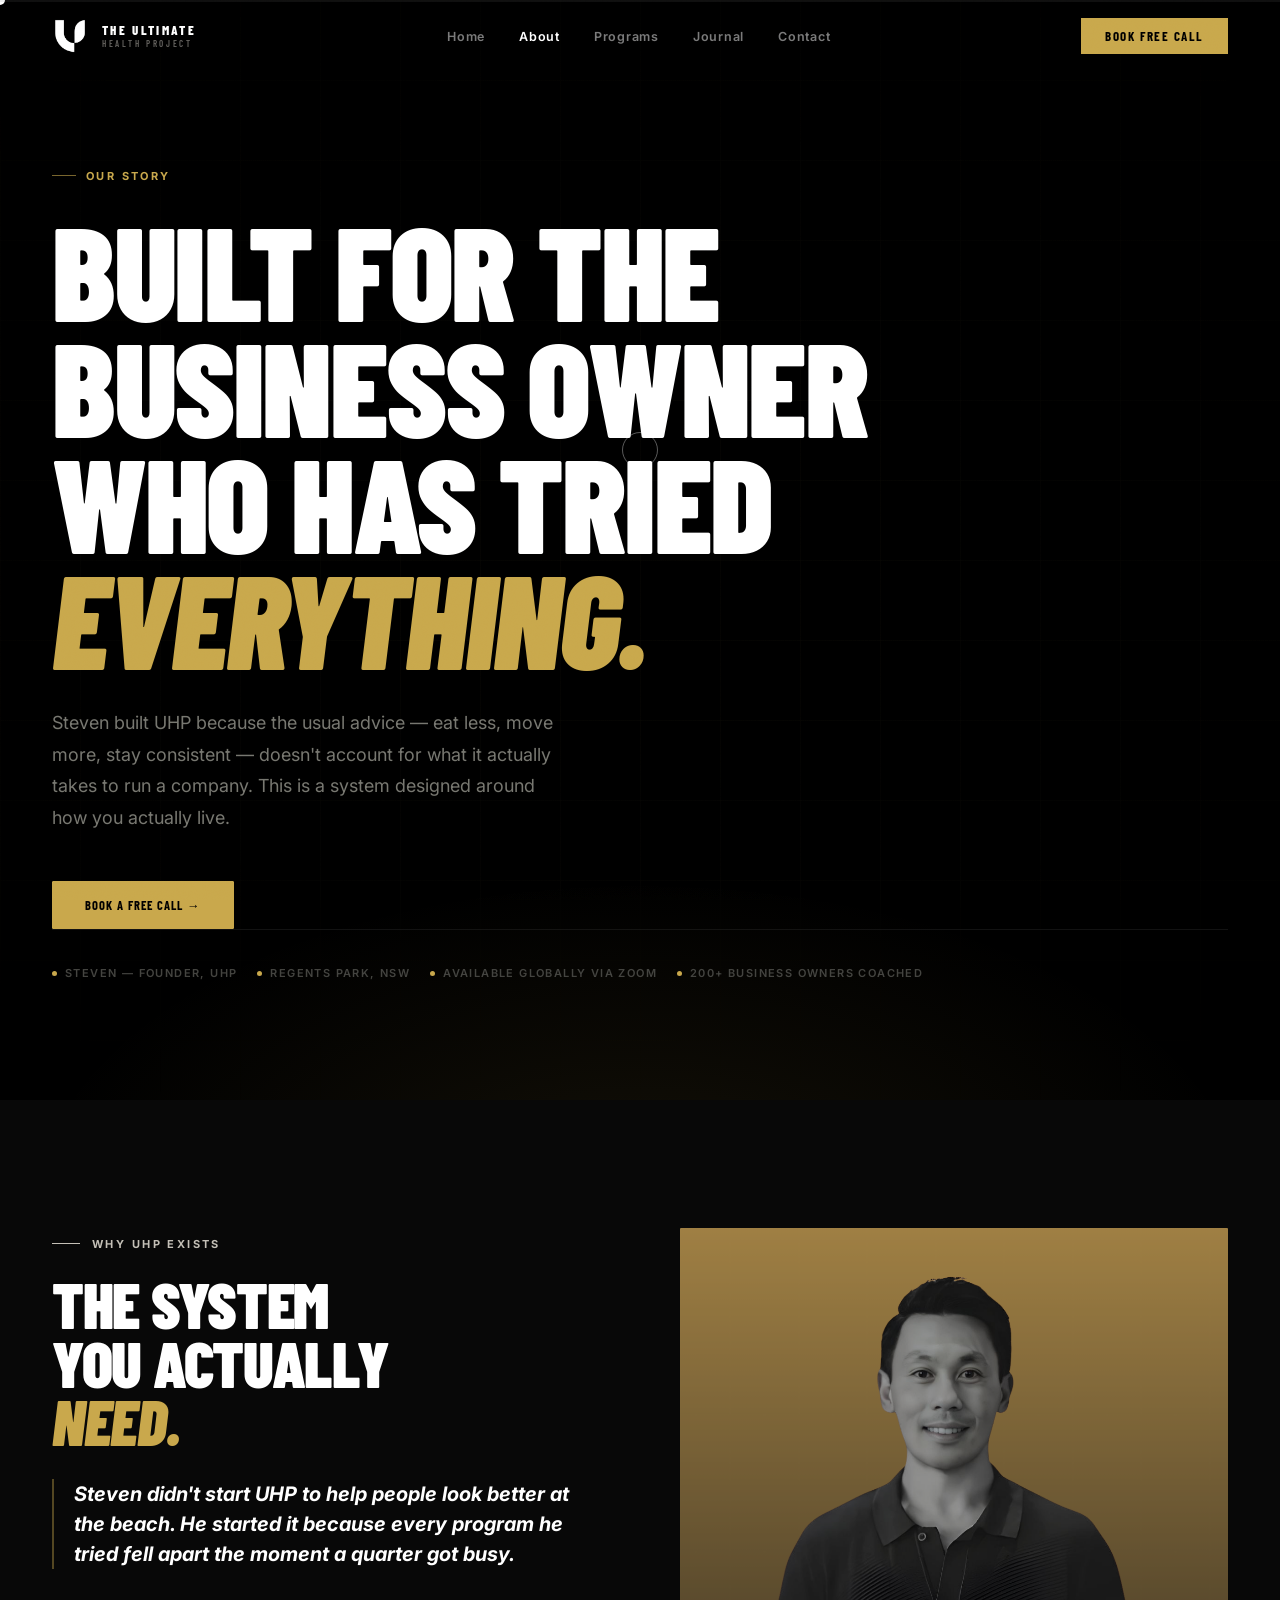
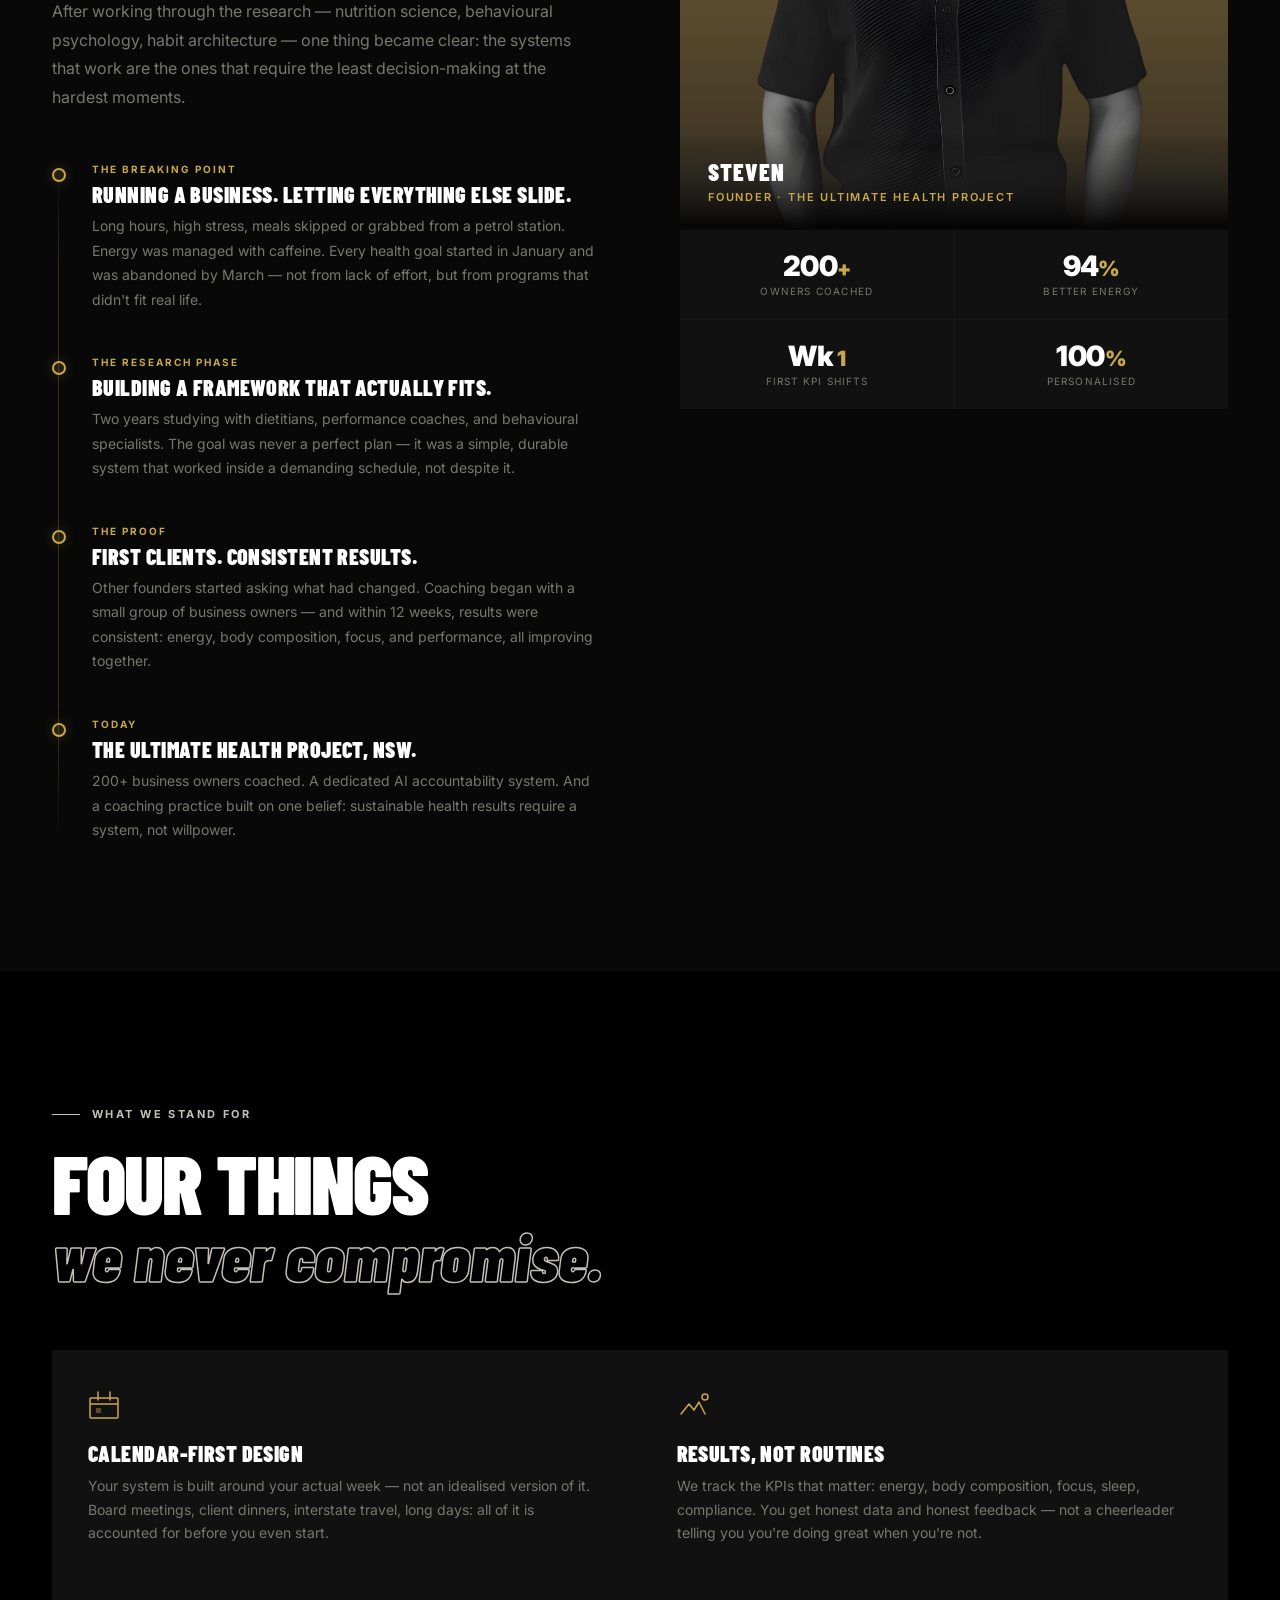
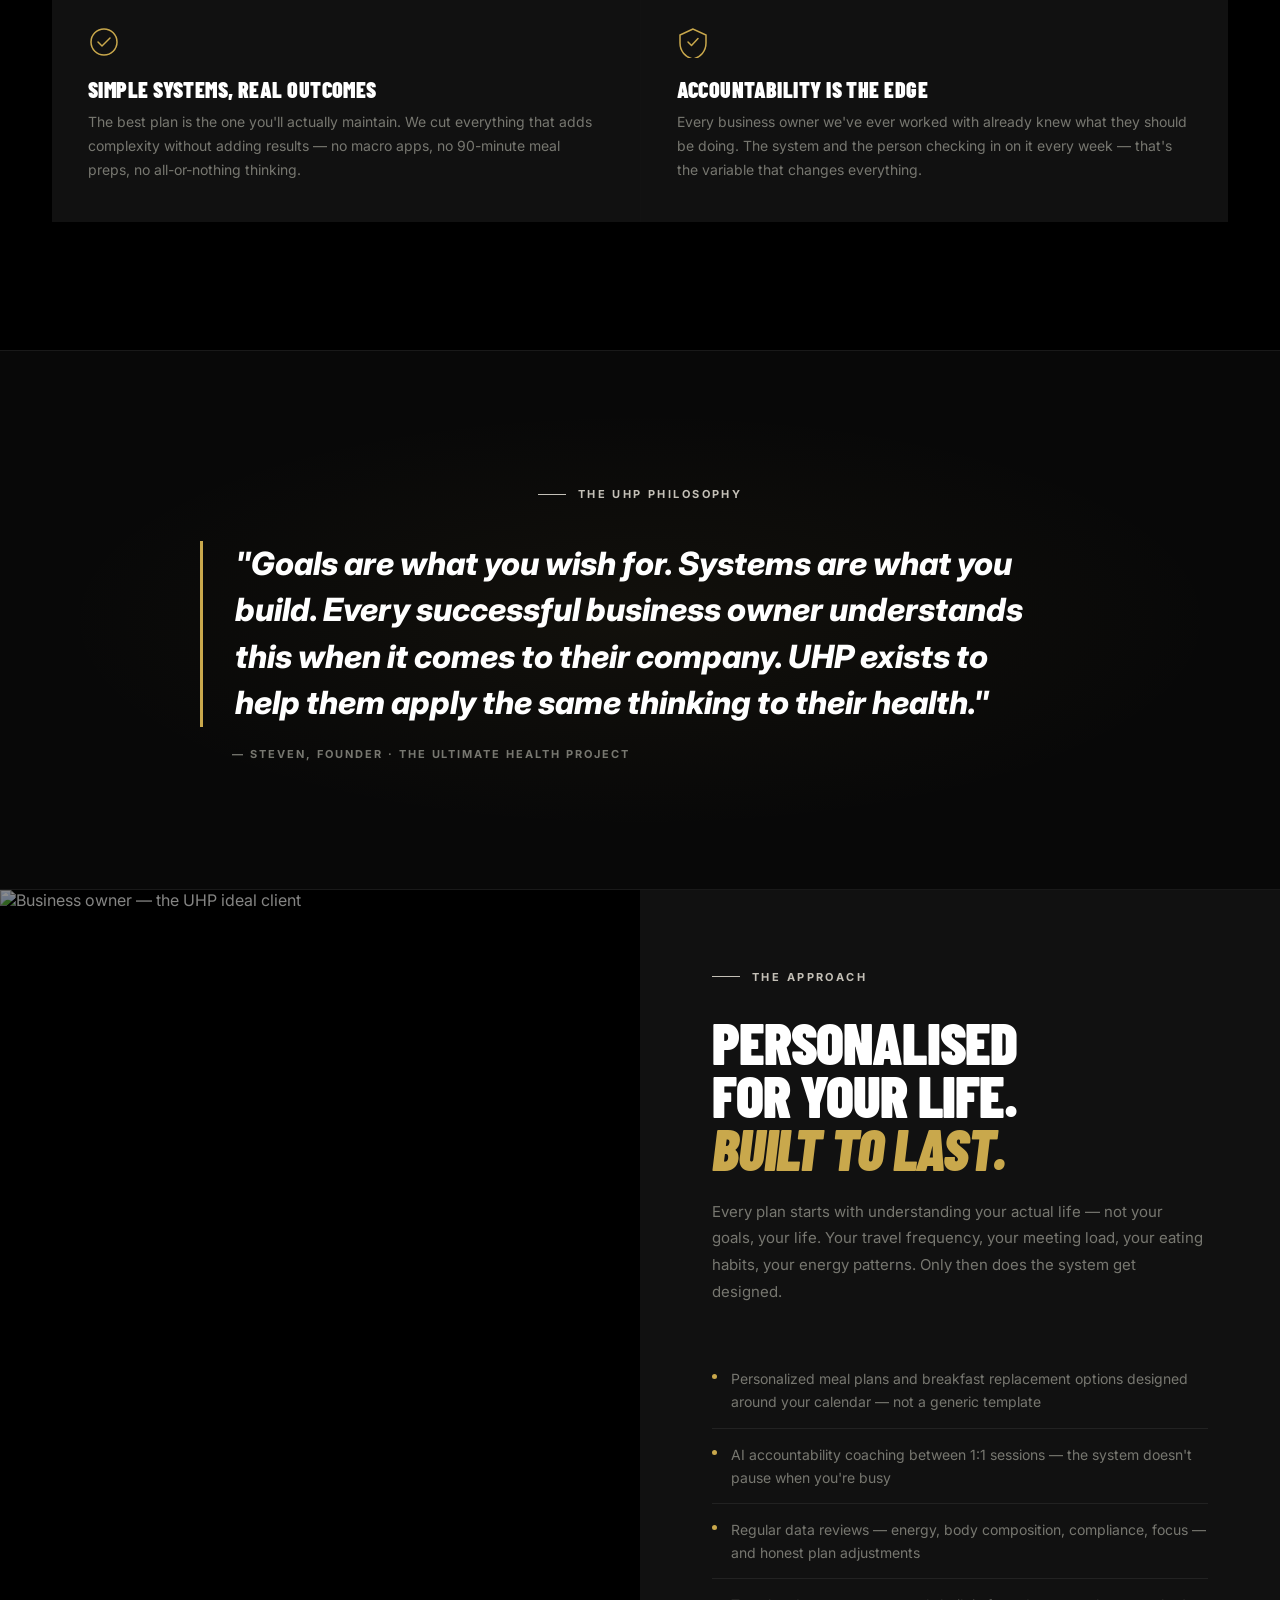
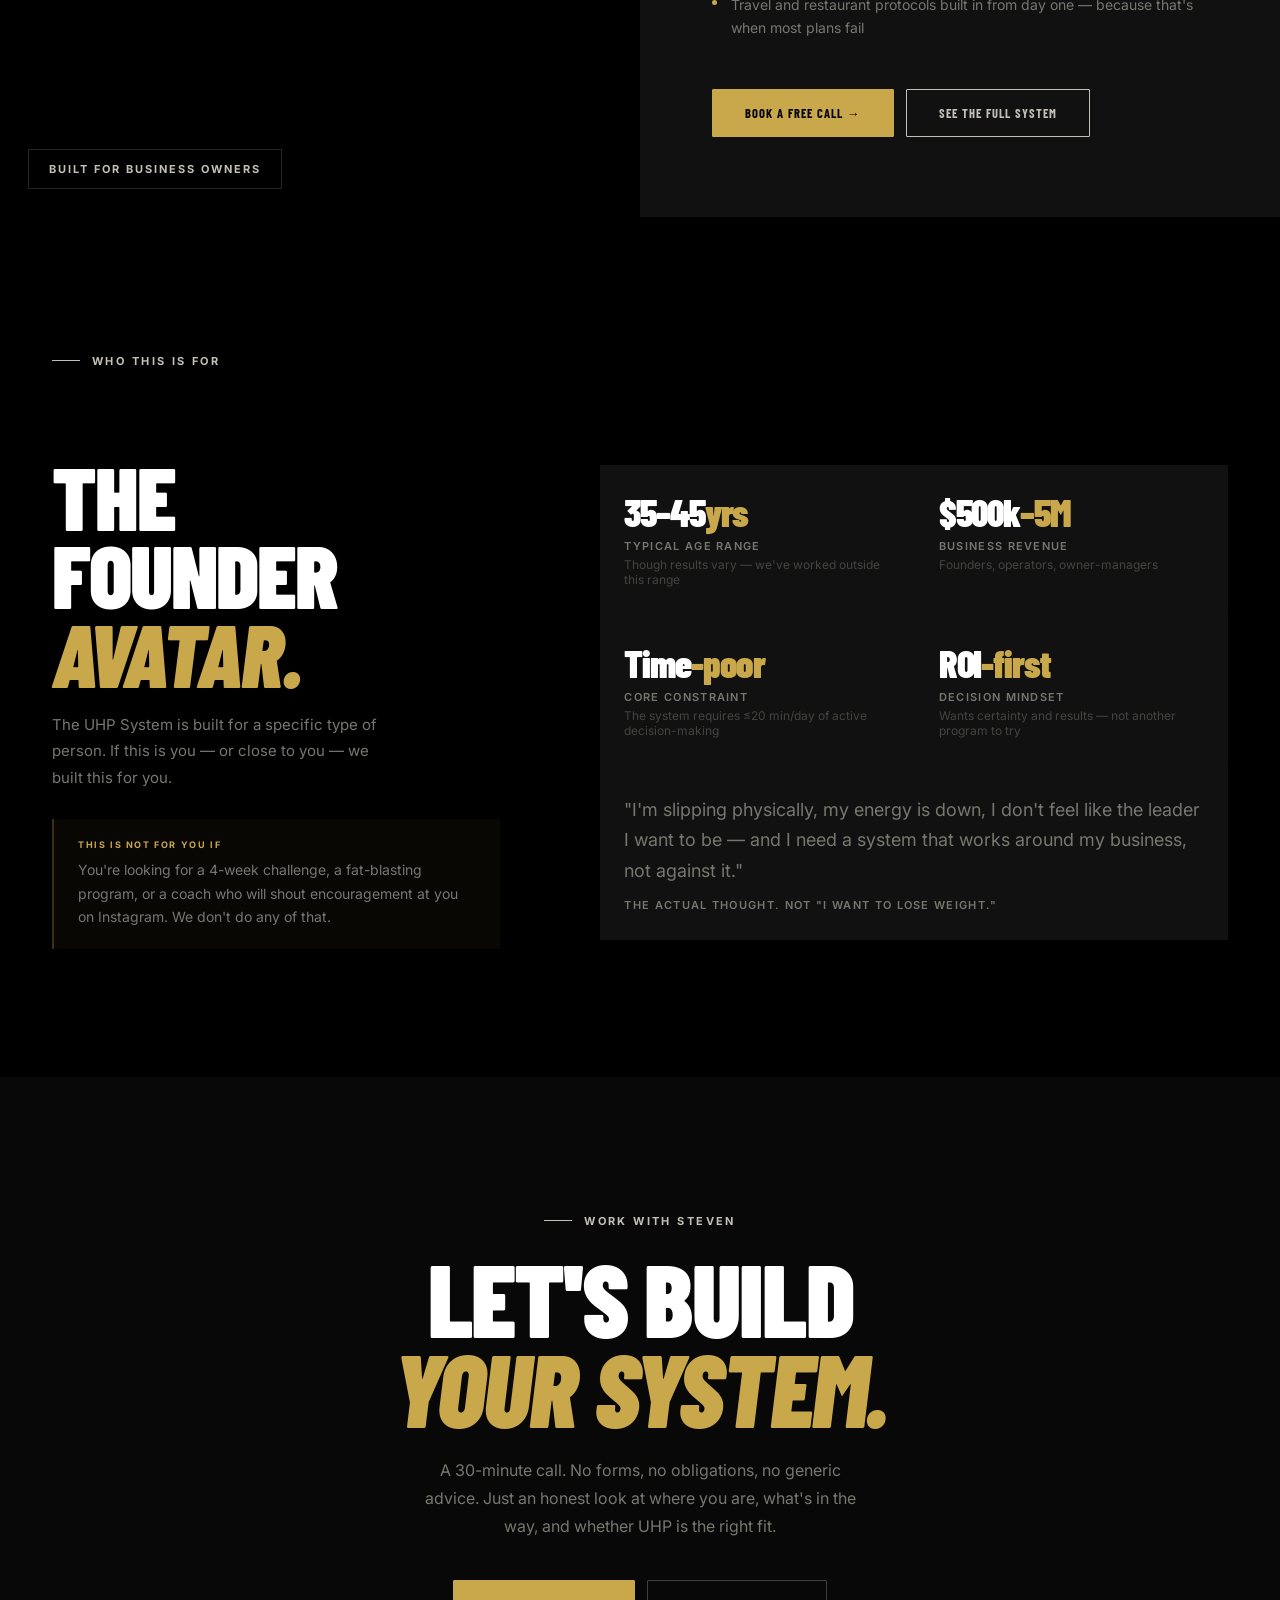
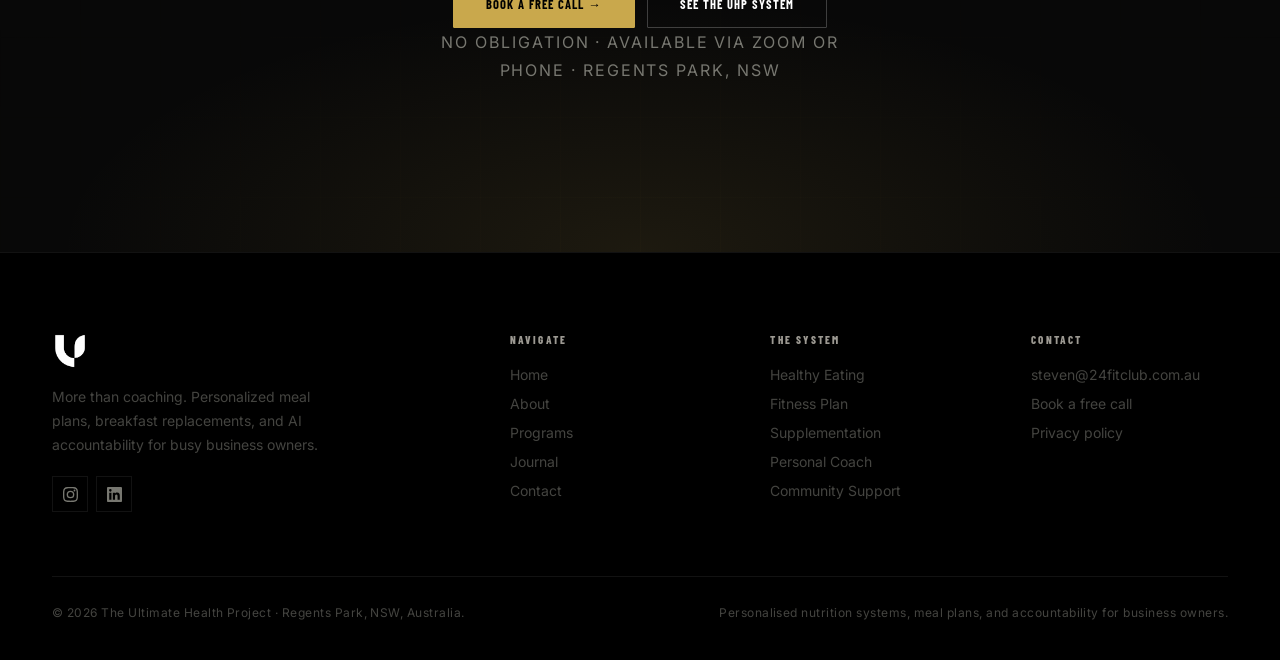
==== commit 46814c36: "feat(footer): update and harmonize footer links to point to the new 5 pillars across all subpages" ====
--- a/about.html
+++ b/about.html
@@ -5,7 +5,7 @@
 <meta name="viewport" content="width=device-width,initial-scale=1.0">
 <meta name="theme-color" content="#000000">
 <title>About — The Ultimate Health Project</title>
-<meta name="description" content="Steven built UHP for the business owner who has tried everything and is done starting over. A system designed around how you actually live — not how a coach thinks you should.">
+<meta name="description" content="Steven built UHP for the business owner who has tried everything and is done starting over. A system with personalized meal plans, breakfast replacements, and AI accountability.">
 <link rel="preconnect" href="https://fonts.googleapis.com">
 <link rel="preconnect" href="https://fonts.gstatic.com" crossorigin>
 <link href="https://fonts.googleapis.com/css2?family=Barlow+Condensed:ital,wght@0,400;0,600;0,700;0,800;0,900;1,400;1,700;1,900&family=Inter:wght@300;400;500;600;700&display=swap" rel="stylesheet">
@@ -341,14 +341,14 @@
       <a href="blog.html">Journal</a>
       <a href="contact.html">Contact</a>
     </nav>
-    <a href="contact.html" class="nav-cta">Book Free Call</a>
+    <a href="https://form.jotform.com/24fitclubAU/theultimatehealthprojectWEform" target="_blank" rel="noopener" class="nav-cta">Book Free Call</a>
     <button class="hbg" id="hbg" aria-label="Menu"><span></span><span></span><span></span></button>
   </div>
 </header>
 <div class="mm" id="mm">
   <button class="mm-x" id="mmx">✕</button>
   <a href="index.html">Home</a><a href="about.html">About</a><a href="services.html">Programs</a><a href="blog.html">Journal</a><a href="contact.html">Contact</a>
-  <a href="contact.html" class="btn-w" style="margin-top:24px;font-size:16px">Book Free Call →</a>
+  <a href="https://form.jotform.com/24fitclubAU/theultimatehealthprojectWEform" target="_blank" rel="noopener" class="btn-w" style="margin-top:24px;font-size:16px">Book Free Call →</a>
 </div>
 
 <!-- HERO -->
@@ -358,7 +358,7 @@
       <div class="ab-hero-kicker">Our story</div>
       <h1>Built for the<br>business owner<br>who has tried<br><em>everything.</em></h1>
       <p class="ab-hero-sub">Steven built UHP because the usual advice — eat less, move more, stay consistent — doesn't account for what it actually takes to run a company. This is a system designed around how you actually live.</p>
-      <a href="contact.html" class="btn-gold">Book a free call →</a>
+      <a href="https://form.jotform.com/24fitclubAU/theultimatehealthprojectWEform" target="_blank" rel="noopener" class="btn-gold">Book a free call →</a>
       <div class="ab-founder-tag rv" data-d="2">
         <div class="ab-ft-item"><div class="ab-ft-dot"></div>Steven — Founder, UHP</div>
         <div class="ab-ft-item"><div class="ab-ft-dot"></div>Regents Park, NSW</div>
@@ -508,13 +508,13 @@
       <h2 style="font-size:clamp(36px,4.5vw,60px);font-weight:900;text-transform:uppercase;color:var(--white);line-height:.92;letter-spacing:-.02em;margin-bottom:24px;margin-top:8px">Personalised<br>for your life.<br><span style="font-style:italic;color:var(--gold)">Built to last.</span></h2>
       <p style="font-size:15px;color:var(--muted);line-height:1.78;margin-bottom:20px">Every plan starts with understanding your actual life — not your goals, your life. Your travel frequency, your meeting load, your eating habits, your energy patterns. Only then does the system get designed.</p>
       <ul class="approach-list">
-        <li class="al-item"><div class="al-dot"></div>Nutrition anchors designed around your calendar — not a template from the internet</li>
+        <li class="al-item"><div class="al-dot"></div>Personalized meal plans and breakfast replacement options designed around your calendar — not a generic template</li>
         <li class="al-item"><div class="al-dot"></div>AI accountability coaching between 1:1 sessions — the system doesn't pause when you're busy</li>
         <li class="al-item"><div class="al-dot"></div>Regular data reviews — energy, body composition, compliance, focus — and honest plan adjustments</li>
         <li class="al-item"><div class="al-dot"></div>Travel and restaurant protocols built in from day one — because that's when most plans fail</li>
       </ul>
       <div style="display:flex;gap:12px;flex-wrap:wrap">
-        <a href="contact.html" class="btn-gold">Book a free call →</a>
+        <a href="https://form.jotform.com/24fitclubAU/theultimatehealthprojectWEform" target="_blank" rel="noopener" class="btn-gold">Book a free call →</a>
         <a href="services.html" class="btn-b">See the full system</a>
       </div>
     </div>
@@ -575,7 +575,7 @@
       <h2>Let's build<br><em>your system.</em></h2>
       <p>A 30-minute call. No forms, no obligations, no generic advice. Just an honest look at where you are, what's in the way, and whether UHP is the right fit.</p>
       <div class="cta-btns">
-        <a href="contact.html" class="btn-gold">Book a Free Call →</a>
+        <a href="https://form.jotform.com/24fitclubAU/theultimatehealthprojectWEform" target="_blank" rel="noopener" class="btn-gold">Book a Free Call →</a>
         <a href="services.html" class="btn-g">See the UHP System</a>
       </div>
       <p class="cta-note">No obligation · Available via Zoom or phone · Regents Park, NSW</p>
@@ -589,17 +589,17 @@
     <div class="ft-g">
       <div class="ft-bc">
         <a href="index.html" style="display:flex;align-items:center;gap:14px;cursor:none"><img src="uhplogo.png" alt="The Ultimate Health Project" class="logo-img"></a>
-        <p style="font-size:14px;color:var(--dim);line-height:1.7;max-width:280px;margin-top:16px">AI accountability coaching and nutrition systems for busy business owners. Regents Park, NSW.</p>
+        <p style="font-size:14px;color:var(--dim);line-height:1.7;max-width:280px;margin-top:16px">More than coaching. Personalized meal plans, breakfast replacements, and AI accountability for busy business owners.</p>
         <div class="ft-social">
           <a class="fts" href="https://www.instagram.com/ultimatehealthproject.au/" aria-label="Instagram" target="_blank" rel="noopener"><svg viewBox="0 0 24 24"><path d="M12 2.163c3.204 0 3.584.012 4.85.07 3.252.148 4.771 1.691 4.919 4.919.058 1.265.069 1.645.069 4.849 0 3.205-.012 3.584-.069 4.849-.149 3.225-1.664 4.771-4.919 4.919-1.266.058-1.644.07-4.85.07-3.204 0-3.584-.012-4.849-.07-3.26-.149-4.771-1.699-4.919-4.92-.058-1.265-.07-1.644-.07-4.849 0-3.204.013-3.583.07-4.849.149-3.227 1.664-4.771 4.919-4.919 1.266-.057 1.645-.069 4.849-.069zM12 0C8.741 0 8.333.014 7.053.072 2.695.272.273 2.69.073 7.052.014 8.333 0 8.741 0 12c0 3.259.014 3.668.072 4.948.2 4.358 2.618 6.78 6.98 6.98C8.333 23.986 8.741 24 12 24c3.259 0 3.668-.014 4.948-.072 4.354-.2 6.782-2.618 6.979-6.98.059-1.28.073-1.689.073-4.948 0-3.259-.014-3.667-.072-4.947-.196-4.354-2.617-6.78-6.979-6.98C15.668.014 15.259 0 12 0zm0 5.838a6.162 6.162 0 100 12.324 6.162 6.162 0 000-12.324zM12 16a4 4 0 110-8 4 4 0 010 8zm6.406-11.845a1.44 1.44 0 100 2.881 1.44 1.44 0 000-2.881z"/></svg></a>
           <a class="fts" href="#" aria-label="LinkedIn"><svg viewBox="0 0 24 24"><path d="M20.447 20.452h-3.554v-5.569c0-1.328-.027-3.037-1.852-3.037-1.853 0-2.136 1.445-2.136 2.939v5.667H9.351V9h3.414v1.561h.046c.477-.9 1.637-1.85 3.37-1.85 3.601 0 4.267 2.37 4.267 5.455v6.286zM5.337 7.433a2.062 2.062 0 01-2.063-2.065 2.064 2.064 0 112.063 2.065zm1.782 13.019H3.555V9h3.564v11.452zM22.225 0H1.771C.792 0 0 .774 0 1.729v20.542C0 23.227.792 24 1.771 24h20.451C23.2 24 24 23.227 24 22.271V1.729C24 .774 23.2 0 22.222 0h.003z"/></svg></a>
         </div>
       </div>
       <div class="ft-col"><h6>Navigate</h6><a href="index.html">Home</a><a href="about.html">About</a><a href="services.html">Programs</a><a href="blog.html">Journal</a><a href="contact.html">Contact</a></div>
-      <div class="ft-col"><h6>The System</h6><a href="services.html#nutrition">Nutrition Structure</a><a href="services.html#accountability">Accountability Coaching</a><a href="services.html#tracking">Progress Tracking</a></div>
+      <div class="ft-col"><h6>The System</h6><a href="services.html#nutrition">Healthy Eating</a><a href="services.html#fitness">Fitness Plan</a><a href="services.html#supplements">Supplementation</a><a href="services.html#accountability">Personal Coach</a><a href="services.html#community">Community Support</a></div>
       <div class="ft-col"><h6>Contact</h6><a href="mailto:steven@24fitclub.com.au">steven@24fitclub.com.au</a><a href="contact.html">Book a free call</a><a href="#">Privacy policy</a></div>
     </div>
-    <div class="ft-bot"><p>© 2026 The Ultimate Health Project · Regents Park, NSW, Australia.</p><p>AI accountability coaching for business owners.</p></div>
+    <div class="ft-bot"><p>© 2026 The Ultimate Health Project · Regents Park, NSW, Australia.</p><p>Personalised nutrition systems, meal plans, and accountability for business owners.</p></div>
   </div>
 </footer>
 
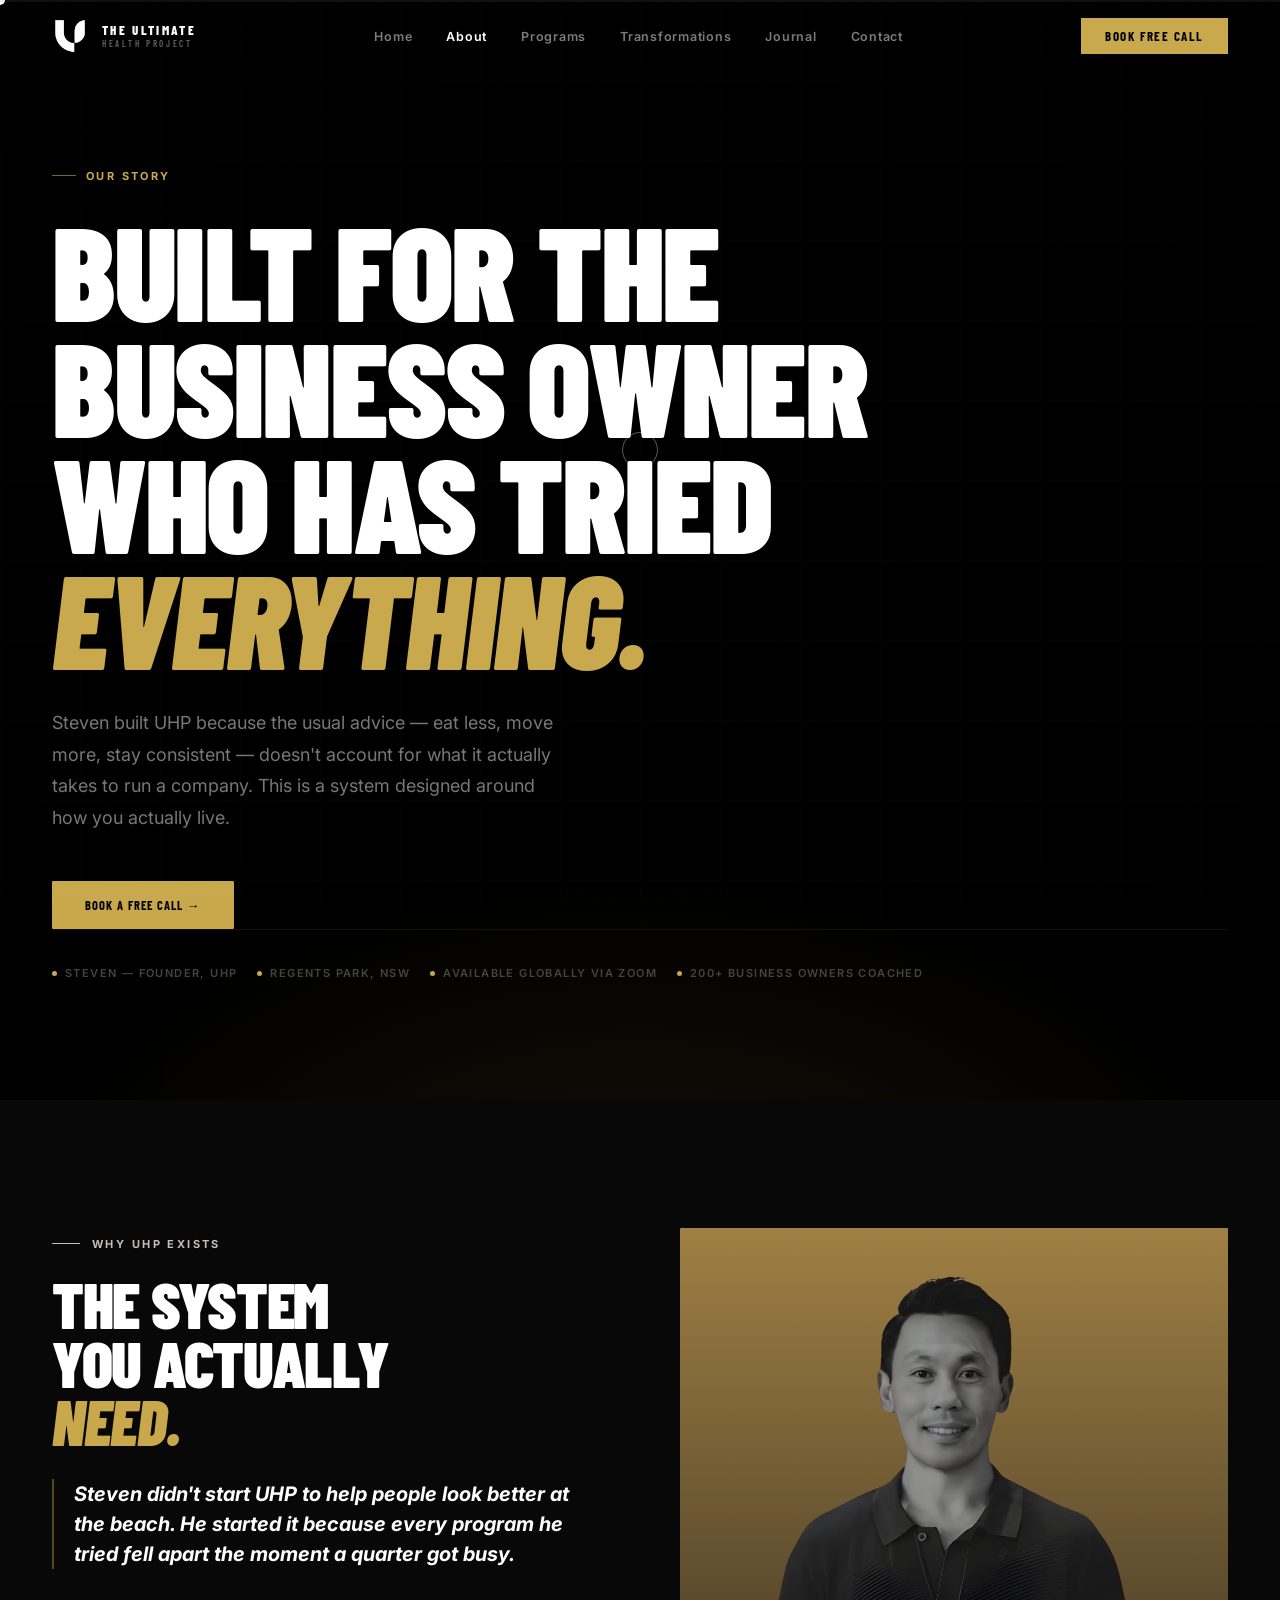
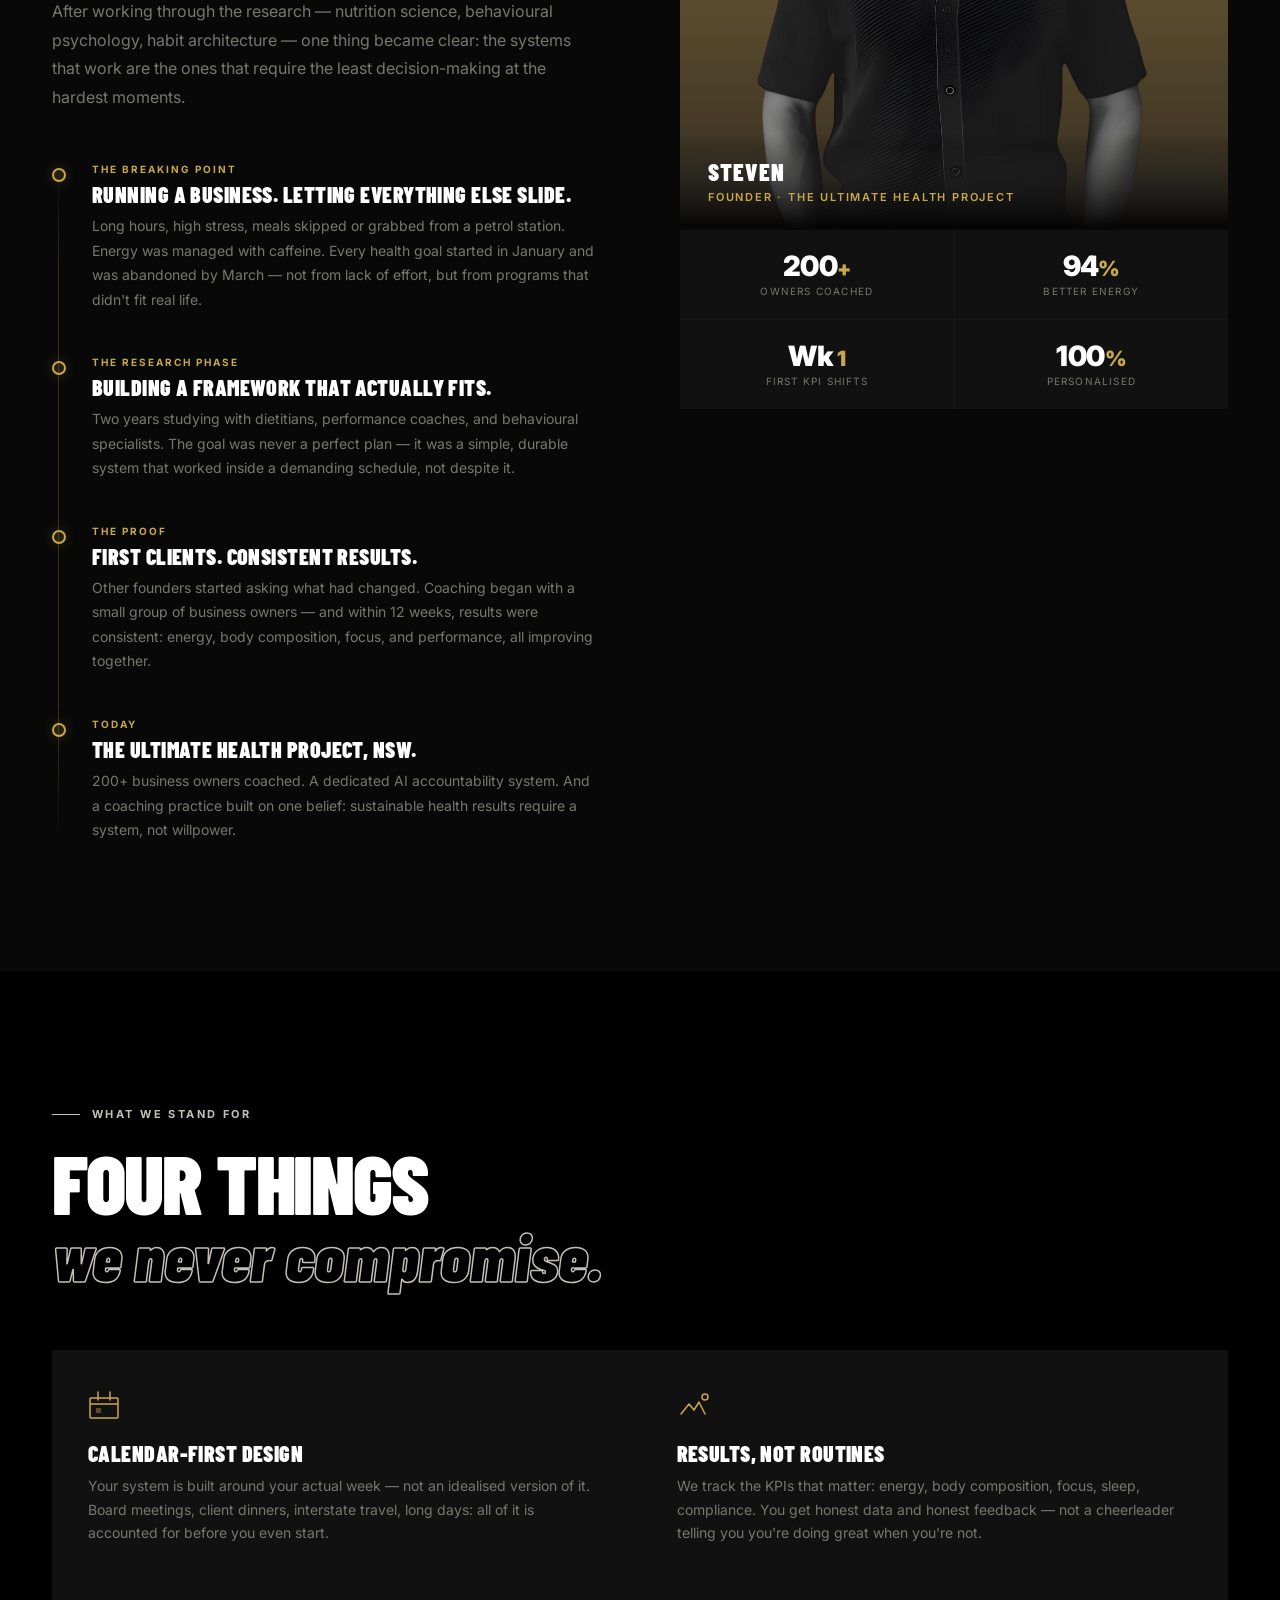
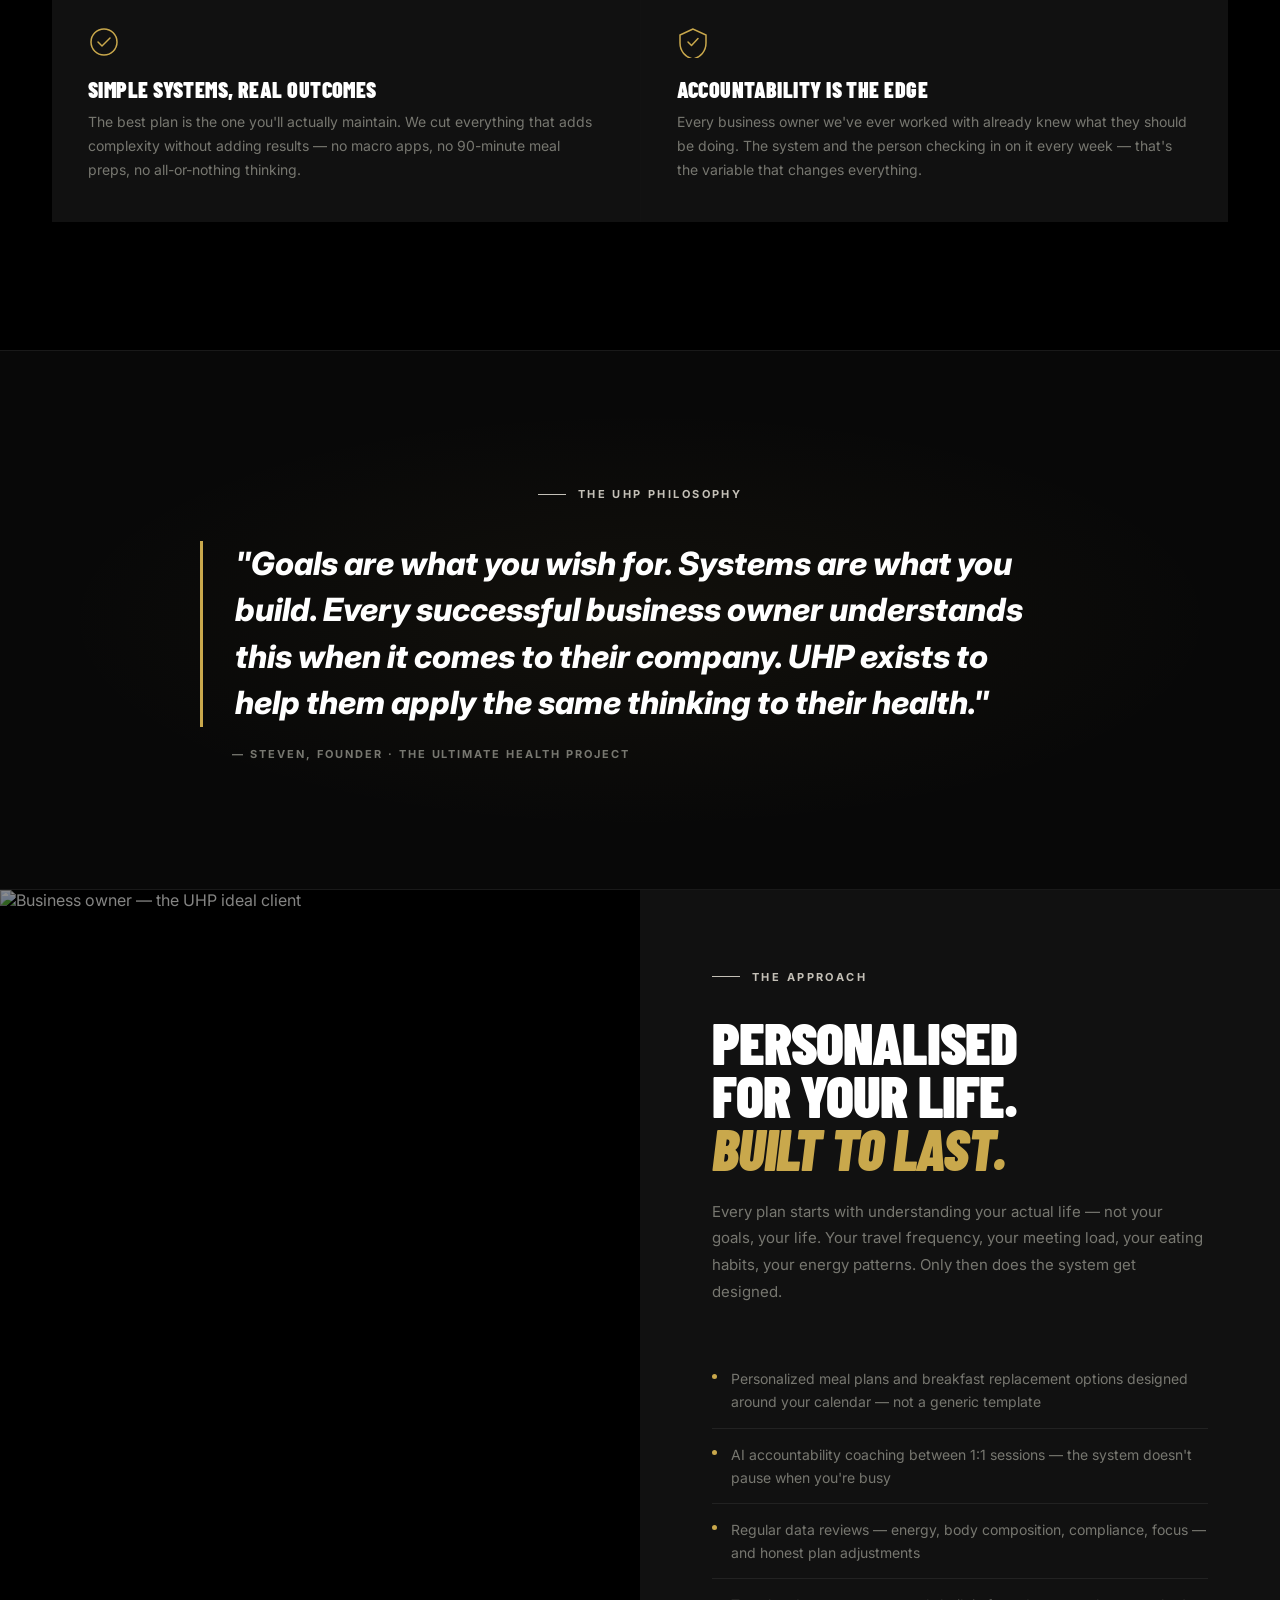
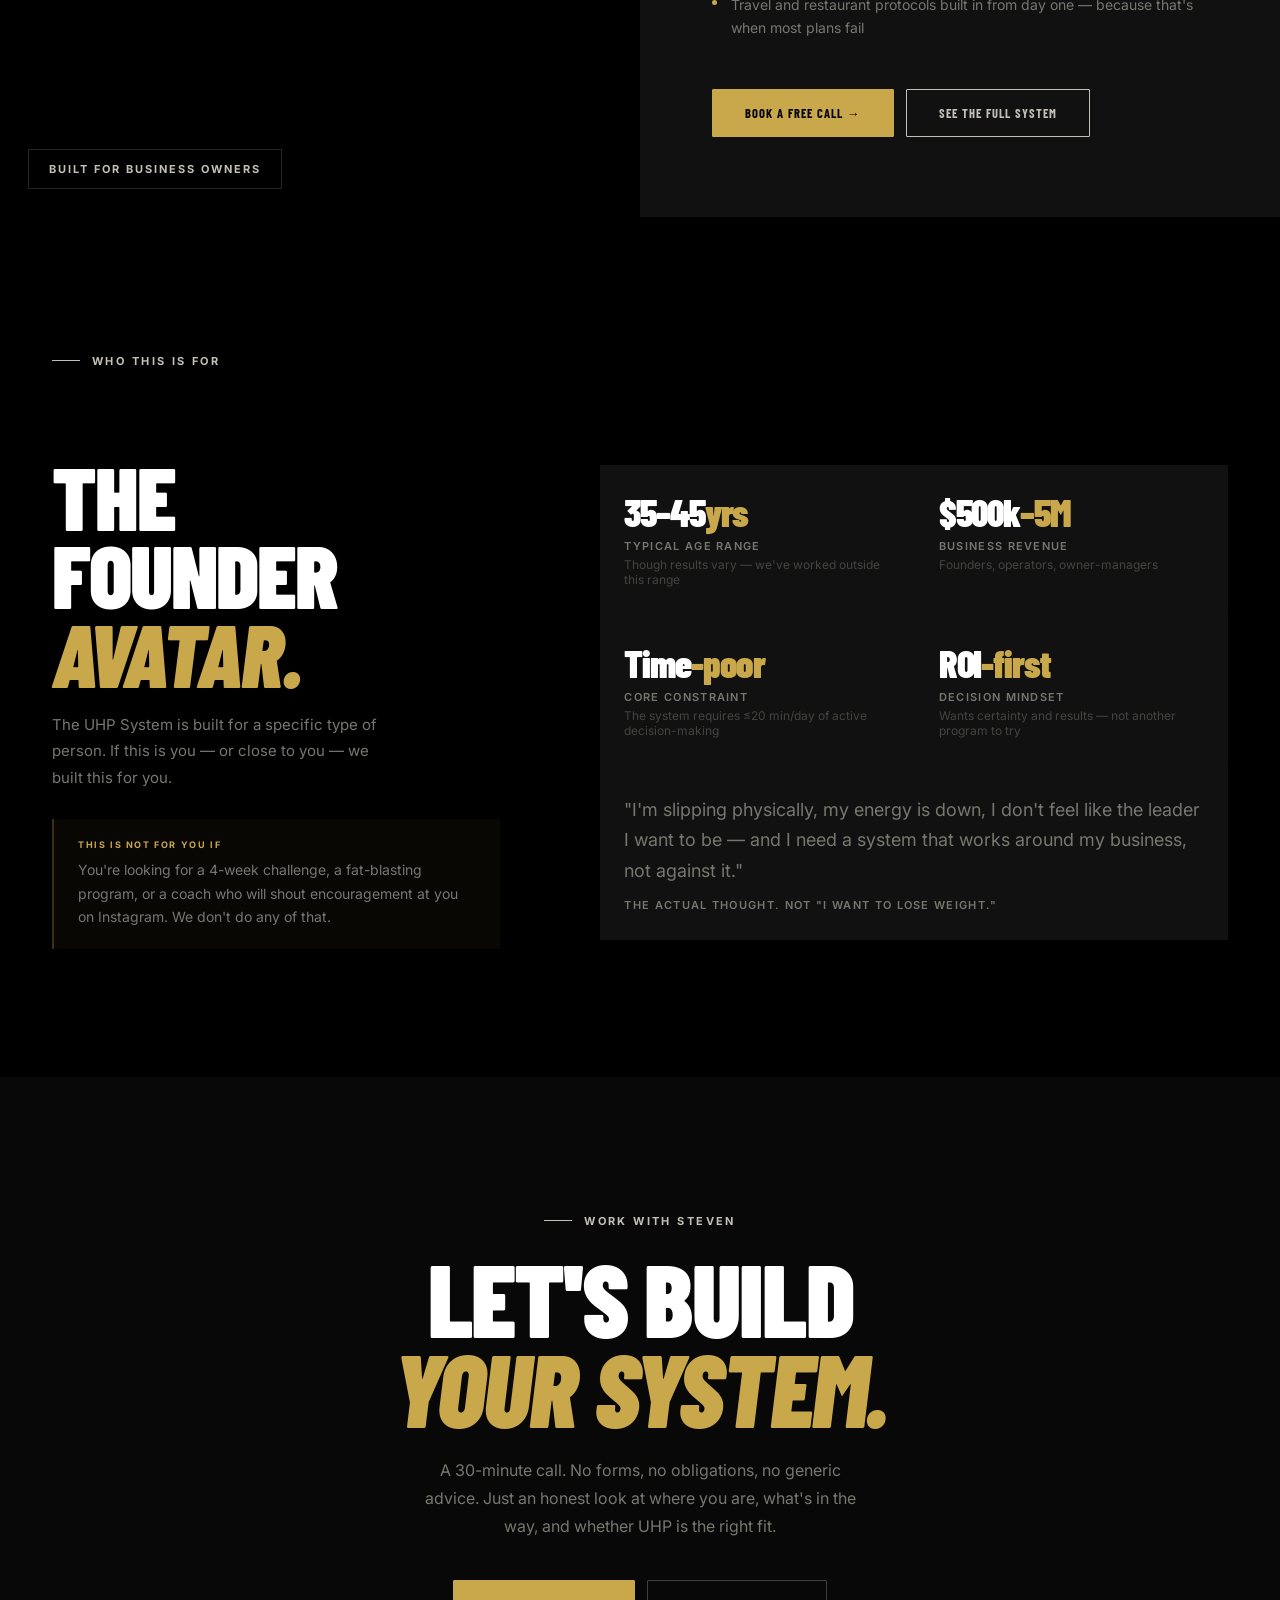
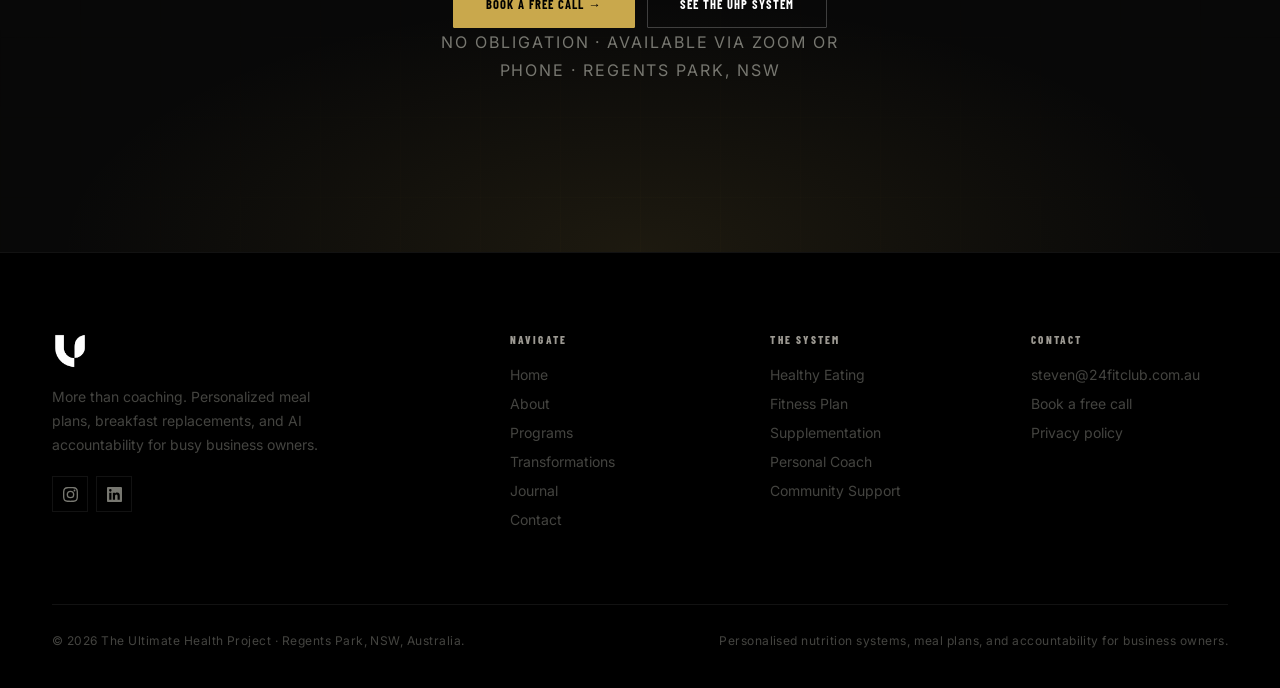
==== commit c2e03212: "feat(transformations): integrate transformations page link into all headers and footers" ====
--- a/about.html
+++ b/about.html
@@ -338,6 +338,7 @@
       <a href="index.html">Home</a>
       <a href="about.html" class="active">About</a>
       <a href="services.html">Programs</a>
+      <a href="transformations.html">Transformations</a>
       <a href="blog.html">Journal</a>
       <a href="contact.html">Contact</a>
     </nav>
@@ -347,7 +348,7 @@
 </header>
 <div class="mm" id="mm">
   <button class="mm-x" id="mmx">✕</button>
-  <a href="index.html">Home</a><a href="about.html">About</a><a href="services.html">Programs</a><a href="blog.html">Journal</a><a href="contact.html">Contact</a>
+  <a href="index.html">Home</a><a href="about.html">About</a><a href="services.html">Programs</a><a href="transformations.html">Transformations</a><a href="blog.html">Journal</a><a href="contact.html">Contact</a>
   <a href="https://form.jotform.com/24fitclubAU/theultimatehealthprojectWEform" target="_blank" rel="noopener" class="btn-w" style="margin-top:24px;font-size:16px">Book Free Call →</a>
 </div>
 
@@ -595,7 +596,7 @@
           <a class="fts" href="#" aria-label="LinkedIn"><svg viewBox="0 0 24 24"><path d="M20.447 20.452h-3.554v-5.569c0-1.328-.027-3.037-1.852-3.037-1.853 0-2.136 1.445-2.136 2.939v5.667H9.351V9h3.414v1.561h.046c.477-.9 1.637-1.85 3.37-1.85 3.601 0 4.267 2.37 4.267 5.455v6.286zM5.337 7.433a2.062 2.062 0 01-2.063-2.065 2.064 2.064 0 112.063 2.065zm1.782 13.019H3.555V9h3.564v11.452zM22.225 0H1.771C.792 0 0 .774 0 1.729v20.542C0 23.227.792 24 1.771 24h20.451C23.2 24 24 23.227 24 22.271V1.729C24 .774 23.2 0 22.222 0h.003z"/></svg></a>
         </div>
       </div>
-      <div class="ft-col"><h6>Navigate</h6><a href="index.html">Home</a><a href="about.html">About</a><a href="services.html">Programs</a><a href="blog.html">Journal</a><a href="contact.html">Contact</a></div>
+      <div class="ft-col"><h6>Navigate</h6><a href="index.html">Home</a><a href="about.html">About</a><a href="services.html">Programs</a><a href="transformations.html">Transformations</a><a href="blog.html">Journal</a><a href="contact.html">Contact</a></div>
       <div class="ft-col"><h6>The System</h6><a href="services.html#nutrition">Healthy Eating</a><a href="services.html#fitness">Fitness Plan</a><a href="services.html#supplements">Supplementation</a><a href="services.html#accountability">Personal Coach</a><a href="services.html#community">Community Support</a></div>
       <div class="ft-col"><h6>Contact</h6><a href="mailto:steven@24fitclub.com.au">steven@24fitclub.com.au</a><a href="contact.html">Book a free call</a><a href="#">Privacy policy</a></div>
     </div>
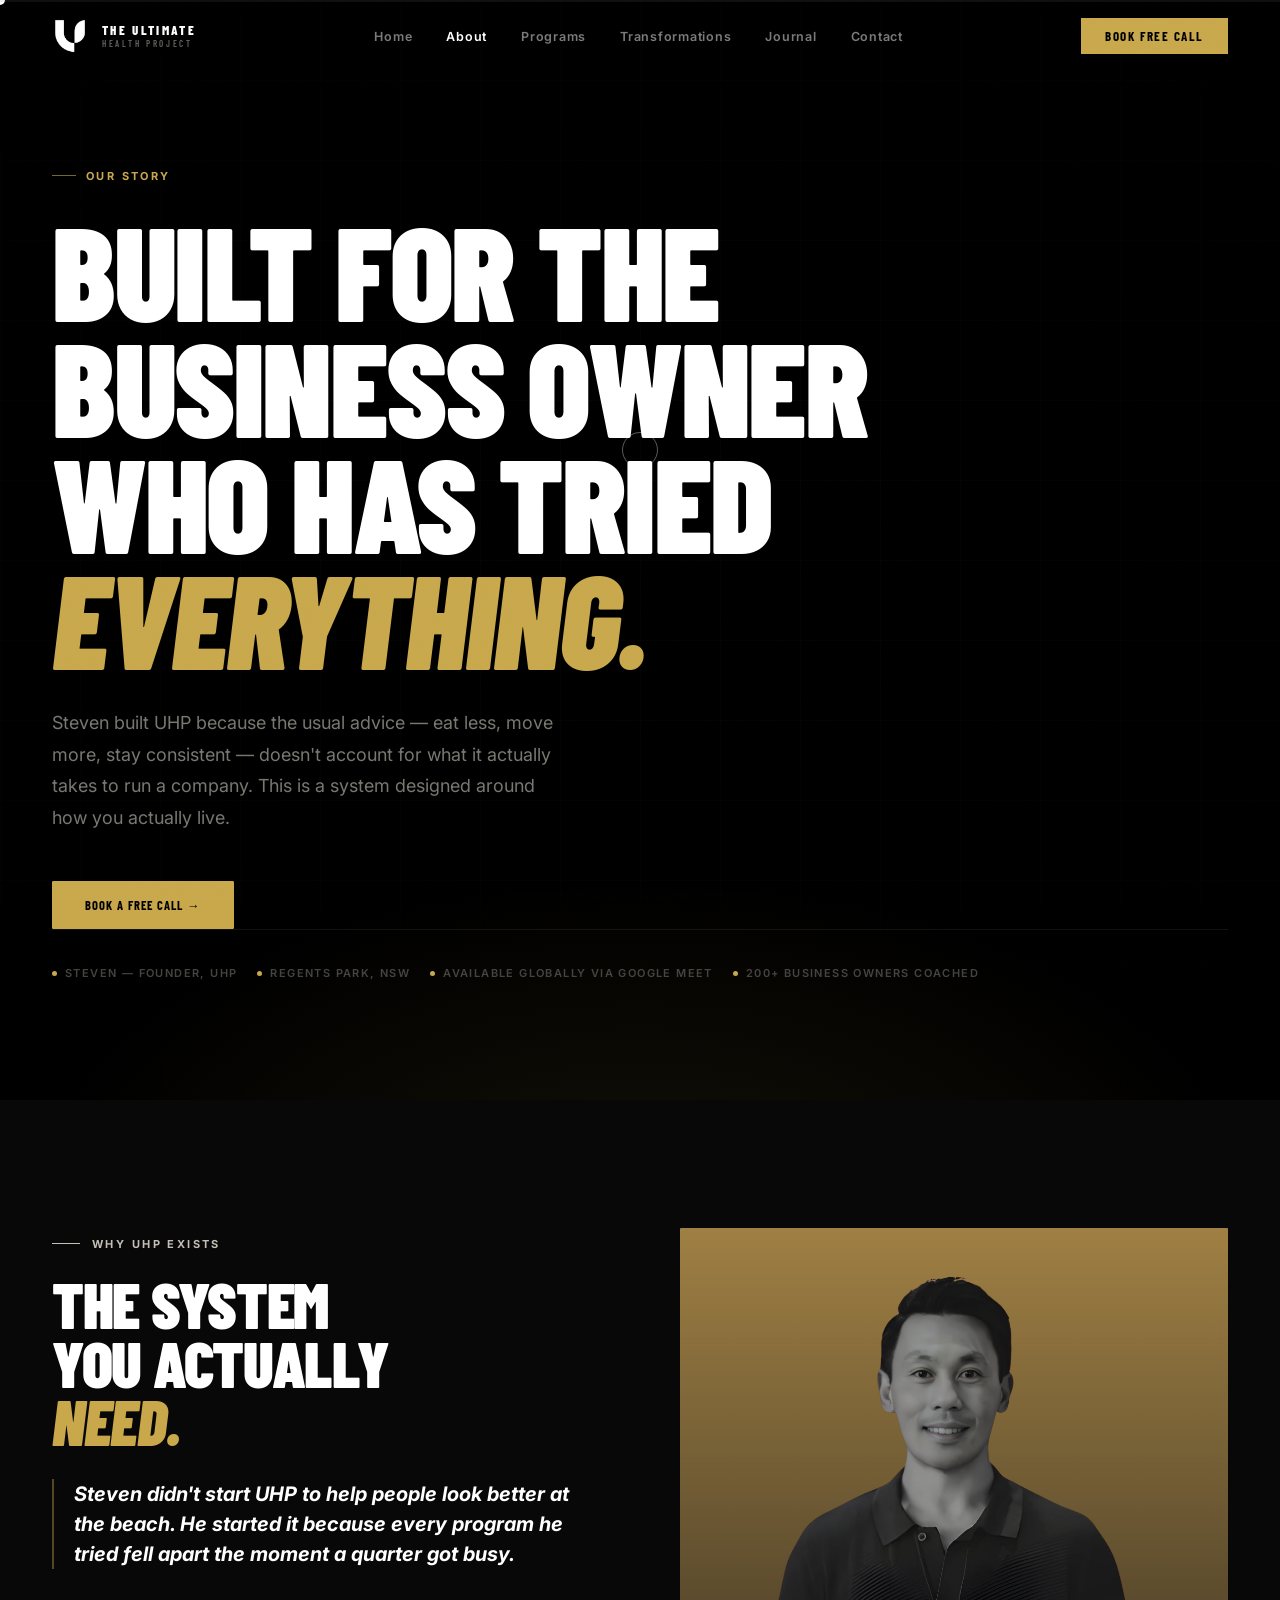
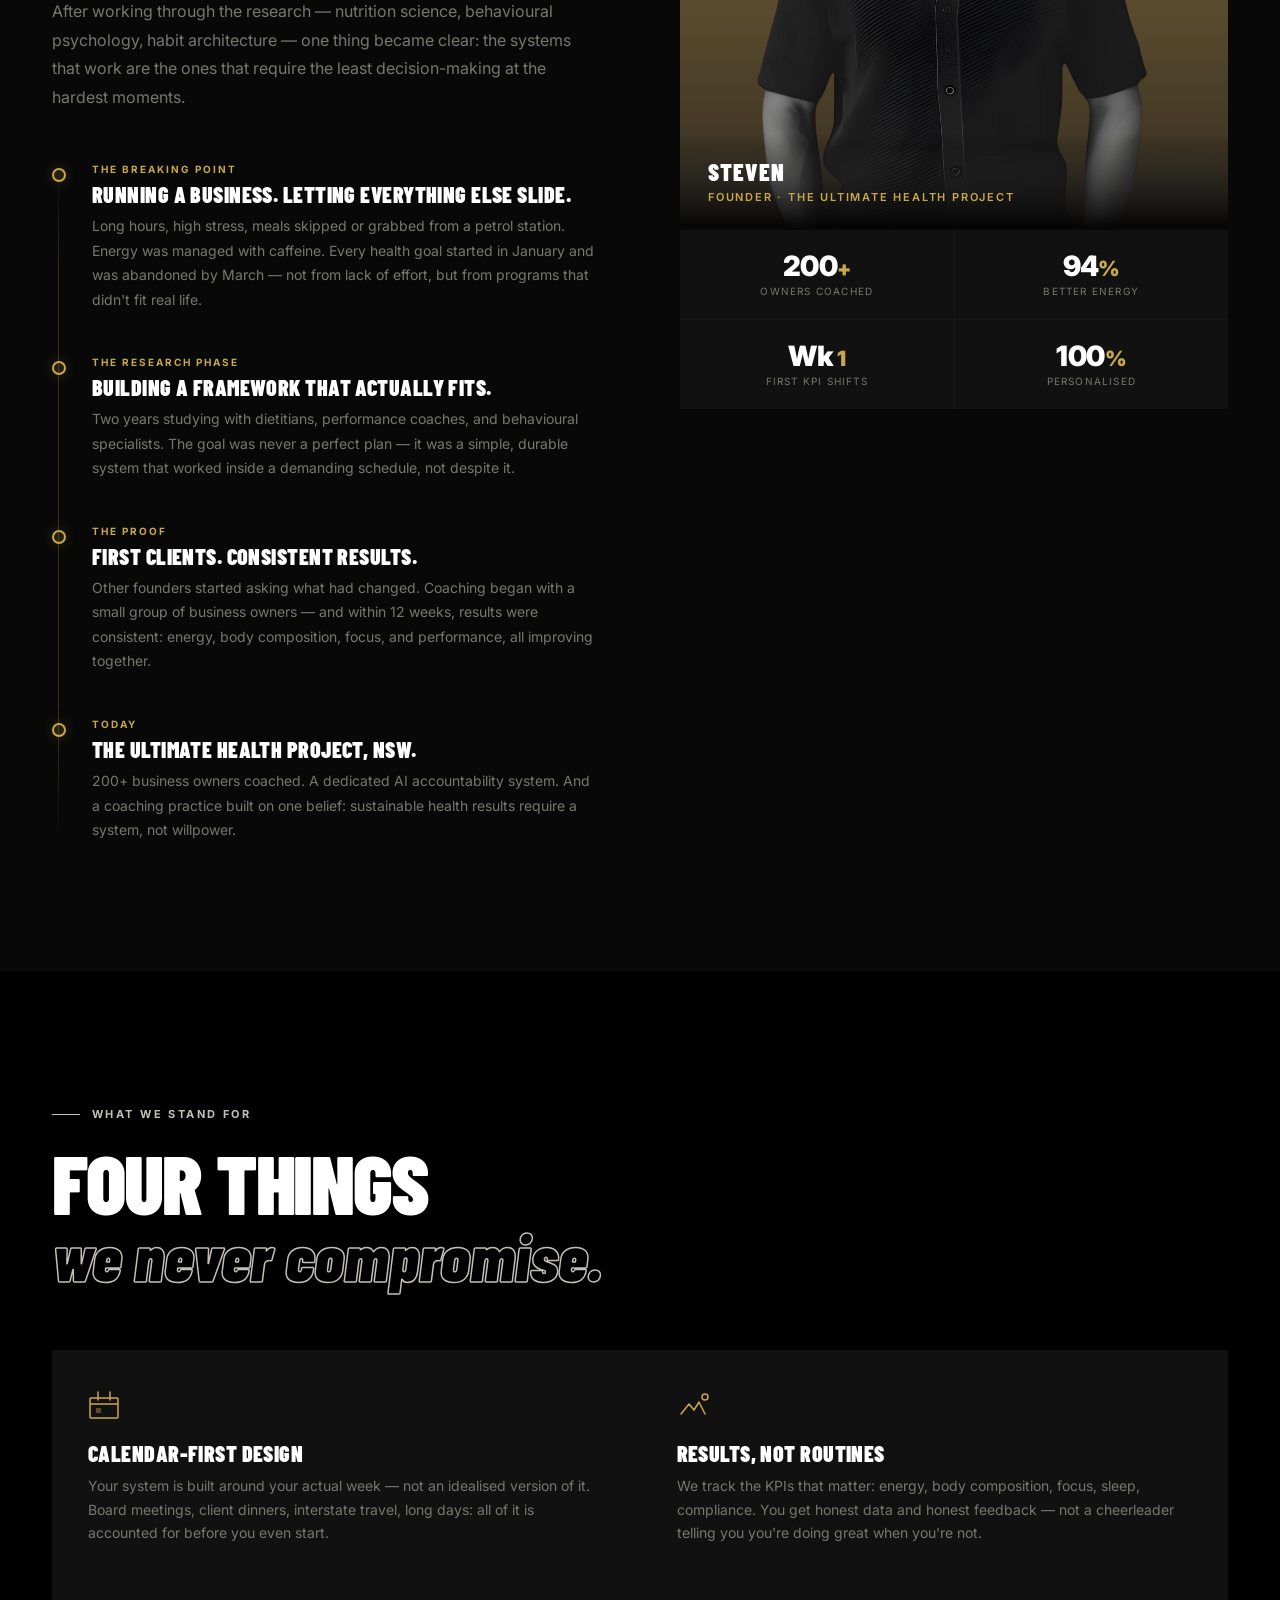
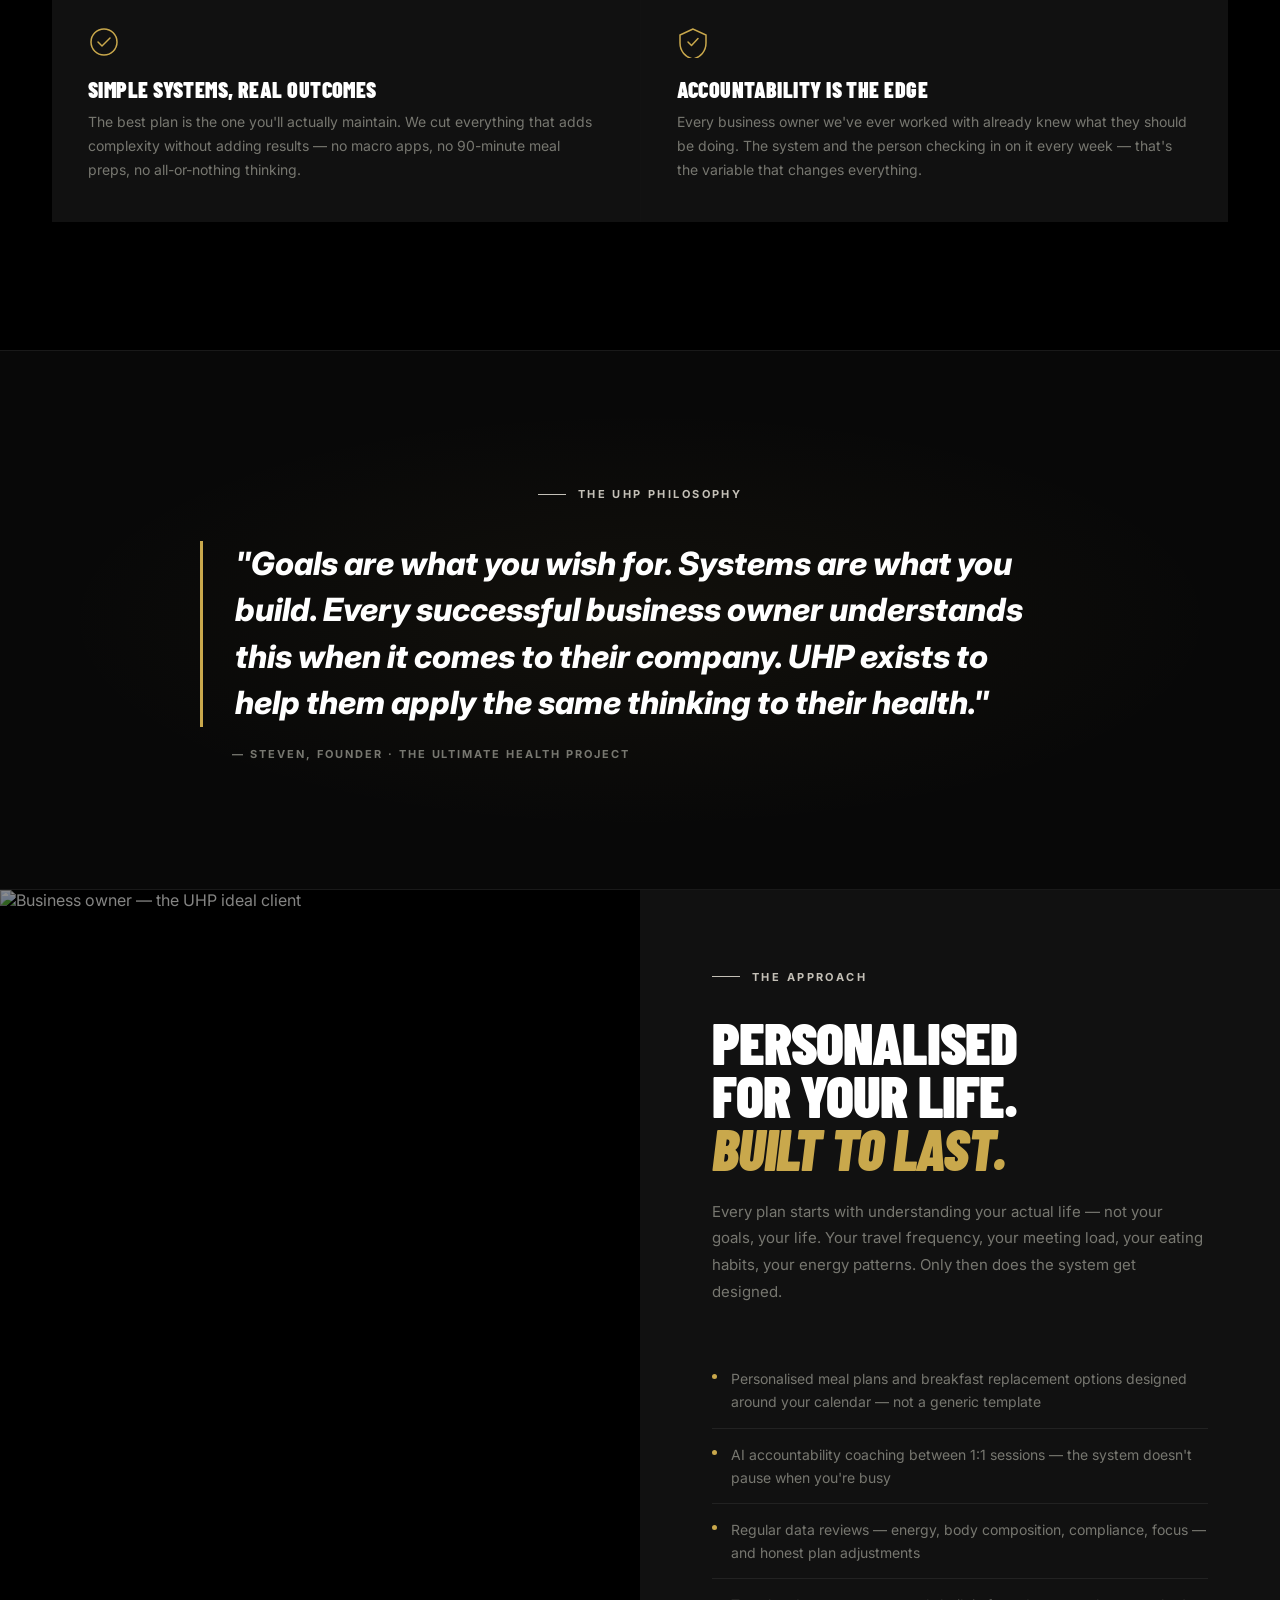
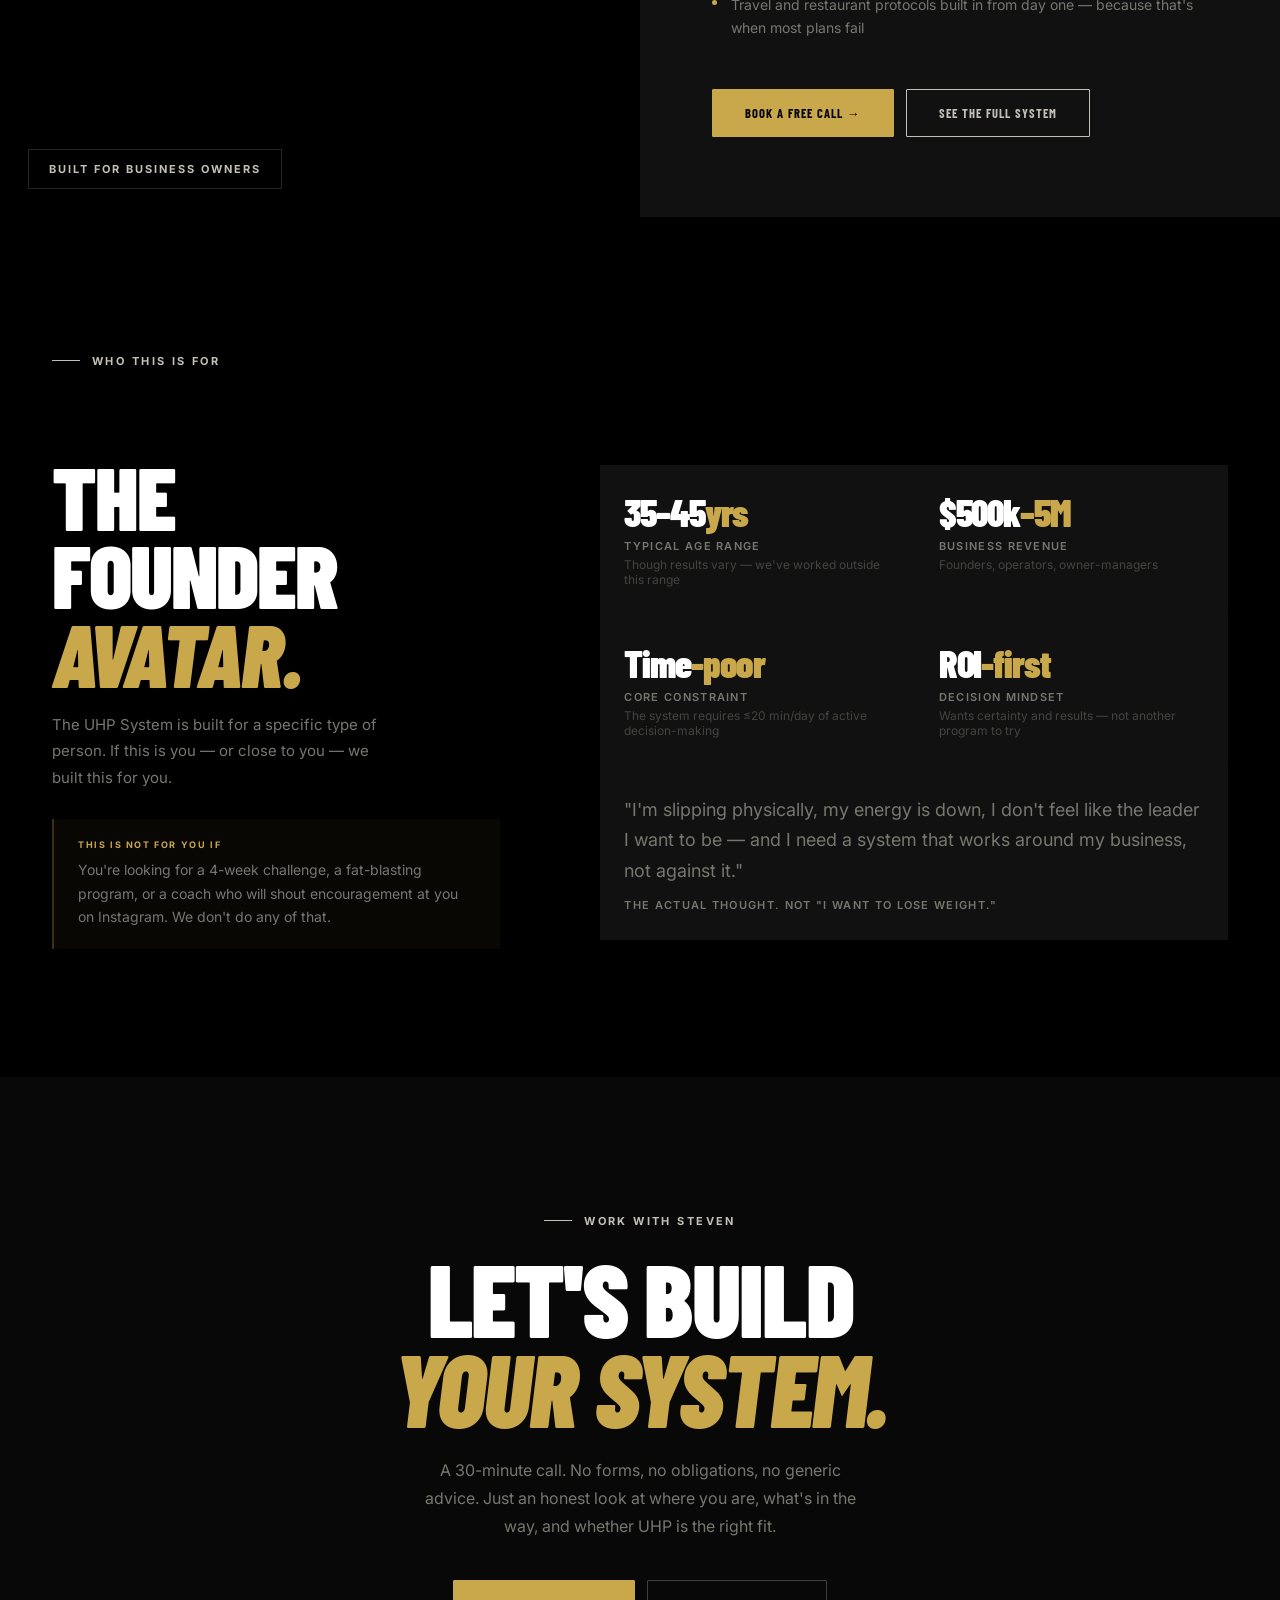
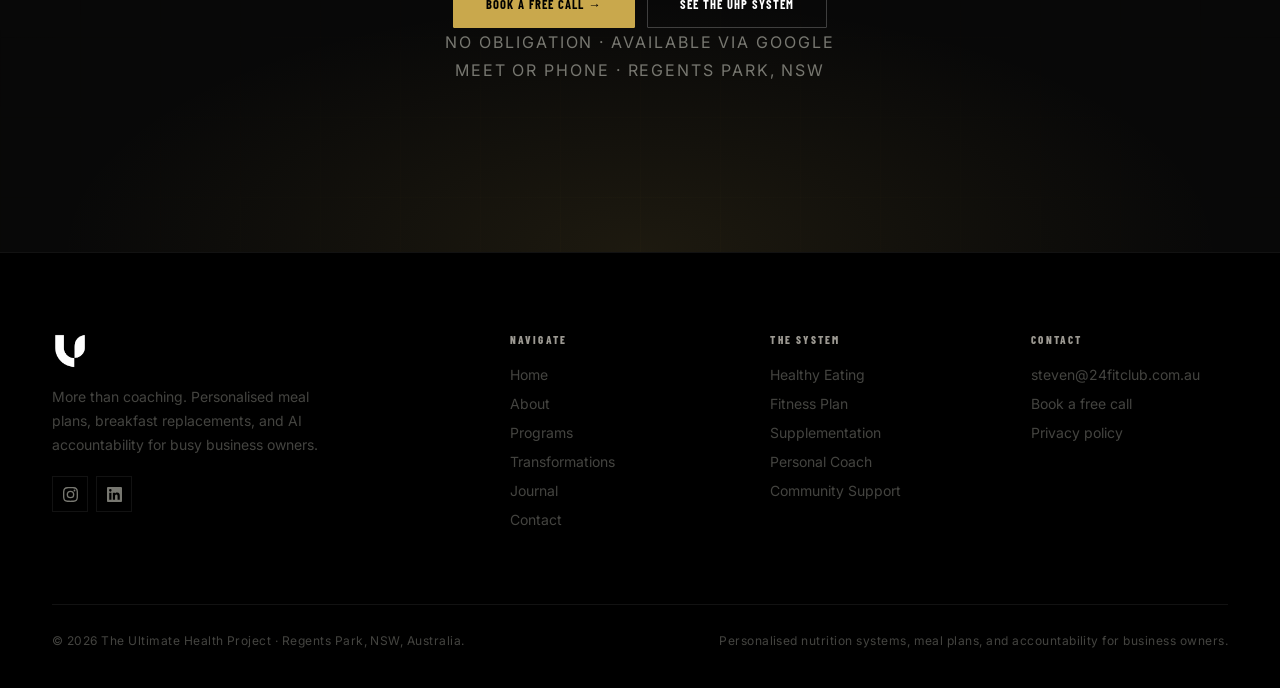
==== commit 172aa193: "fix(copy): update spelling from personalized to personalised and platform references from Zoom to Go" ====
--- a/about.html
+++ b/about.html
@@ -5,7 +5,7 @@
 <meta name="viewport" content="width=device-width,initial-scale=1.0">
 <meta name="theme-color" content="#000000">
 <title>About — The Ultimate Health Project</title>
-<meta name="description" content="Steven built UHP for the business owner who has tried everything and is done starting over. A system with personalized meal plans, breakfast replacements, and AI accountability.">
+<meta name="description" content="Steven built UHP for the business owner who has tried everything and is done starting over. A system with personalised meal plans, breakfast replacements, and AI accountability.">
 <link rel="preconnect" href="https://fonts.googleapis.com">
 <link rel="preconnect" href="https://fonts.gstatic.com" crossorigin>
 <link href="https://fonts.googleapis.com/css2?family=Barlow+Condensed:ital,wght@0,400;0,600;0,700;0,800;0,900;1,400;1,700;1,900&family=Inter:wght@300;400;500;600;700&display=swap" rel="stylesheet">
@@ -363,7 +363,7 @@
       <div class="ab-founder-tag rv" data-d="2">
         <div class="ab-ft-item"><div class="ab-ft-dot"></div>Steven — Founder, UHP</div>
         <div class="ab-ft-item"><div class="ab-ft-dot"></div>Regents Park, NSW</div>
-        <div class="ab-ft-item"><div class="ab-ft-dot"></div>Available globally via Zoom</div>
+        <div class="ab-ft-item"><div class="ab-ft-dot"></div>Available globally via Google Meet</div>
         <div class="ab-ft-item"><div class="ab-ft-dot"></div>200+ business owners coached</div>
       </div>
     </div>
@@ -509,7 +509,7 @@
       <h2 style="font-size:clamp(36px,4.5vw,60px);font-weight:900;text-transform:uppercase;color:var(--white);line-height:.92;letter-spacing:-.02em;margin-bottom:24px;margin-top:8px">Personalised<br>for your life.<br><span style="font-style:italic;color:var(--gold)">Built to last.</span></h2>
       <p style="font-size:15px;color:var(--muted);line-height:1.78;margin-bottom:20px">Every plan starts with understanding your actual life — not your goals, your life. Your travel frequency, your meeting load, your eating habits, your energy patterns. Only then does the system get designed.</p>
       <ul class="approach-list">
-        <li class="al-item"><div class="al-dot"></div>Personalized meal plans and breakfast replacement options designed around your calendar — not a generic template</li>
+        <li class="al-item"><div class="al-dot"></div>Personalised meal plans and breakfast replacement options designed around your calendar — not a generic template</li>
         <li class="al-item"><div class="al-dot"></div>AI accountability coaching between 1:1 sessions — the system doesn't pause when you're busy</li>
         <li class="al-item"><div class="al-dot"></div>Regular data reviews — energy, body composition, compliance, focus — and honest plan adjustments</li>
         <li class="al-item"><div class="al-dot"></div>Travel and restaurant protocols built in from day one — because that's when most plans fail</li>
@@ -579,7 +579,7 @@
         <a href="https://form.jotform.com/24fitclubAU/theultimatehealthprojectWEform" target="_blank" rel="noopener" class="btn-gold">Book a Free Call →</a>
         <a href="services.html" class="btn-g">See the UHP System</a>
       </div>
-      <p class="cta-note">No obligation · Available via Zoom or phone · Regents Park, NSW</p>
+      <p class="cta-note">No obligation · Available via Google Meet or phone · Regents Park, NSW</p>
     </div>
   </div>
 </section>
@@ -590,7 +590,7 @@
     <div class="ft-g">
       <div class="ft-bc">
         <a href="index.html" style="display:flex;align-items:center;gap:14px;cursor:none"><img src="uhplogo.png" alt="The Ultimate Health Project" class="logo-img"></a>
-        <p style="font-size:14px;color:var(--dim);line-height:1.7;max-width:280px;margin-top:16px">More than coaching. Personalized meal plans, breakfast replacements, and AI accountability for busy business owners.</p>
+        <p style="font-size:14px;color:var(--dim);line-height:1.7;max-width:280px;margin-top:16px">More than coaching. Personalised meal plans, breakfast replacements, and AI accountability for busy business owners.</p>
         <div class="ft-social">
           <a class="fts" href="https://www.instagram.com/ultimatehealthproject.au/" aria-label="Instagram" target="_blank" rel="noopener"><svg viewBox="0 0 24 24"><path d="M12 2.163c3.204 0 3.584.012 4.85.07 3.252.148 4.771 1.691 4.919 4.919.058 1.265.069 1.645.069 4.849 0 3.205-.012 3.584-.069 4.849-.149 3.225-1.664 4.771-4.919 4.919-1.266.058-1.644.07-4.85.07-3.204 0-3.584-.012-4.849-.07-3.26-.149-4.771-1.699-4.919-4.92-.058-1.265-.07-1.644-.07-4.849 0-3.204.013-3.583.07-4.849.149-3.227 1.664-4.771 4.919-4.919 1.266-.057 1.645-.069 4.849-.069zM12 0C8.741 0 8.333.014 7.053.072 2.695.272.273 2.69.073 7.052.014 8.333 0 8.741 0 12c0 3.259.014 3.668.072 4.948.2 4.358 2.618 6.78 6.98 6.98C8.333 23.986 8.741 24 12 24c3.259 0 3.668-.014 4.948-.072 4.354-.2 6.782-2.618 6.979-6.98.059-1.28.073-1.689.073-4.948 0-3.259-.014-3.667-.072-4.947-.196-4.354-2.617-6.78-6.979-6.98C15.668.014 15.259 0 12 0zm0 5.838a6.162 6.162 0 100 12.324 6.162 6.162 0 000-12.324zM12 16a4 4 0 110-8 4 4 0 010 8zm6.406-11.845a1.44 1.44 0 100 2.881 1.44 1.44 0 000-2.881z"/></svg></a>
           <a class="fts" href="#" aria-label="LinkedIn"><svg viewBox="0 0 24 24"><path d="M20.447 20.452h-3.554v-5.569c0-1.328-.027-3.037-1.852-3.037-1.853 0-2.136 1.445-2.136 2.939v5.667H9.351V9h3.414v1.561h.046c.477-.9 1.637-1.85 3.37-1.85 3.601 0 4.267 2.37 4.267 5.455v6.286zM5.337 7.433a2.062 2.062 0 01-2.063-2.065 2.064 2.064 0 112.063 2.065zm1.782 13.019H3.555V9h3.564v11.452zM22.225 0H1.771C.792 0 0 .774 0 1.729v20.542C0 23.227.792 24 1.771 24h20.451C23.2 24 24 23.227 24 22.271V1.729C24 .774 23.2 0 22.222 0h.003z"/></svg></a>
